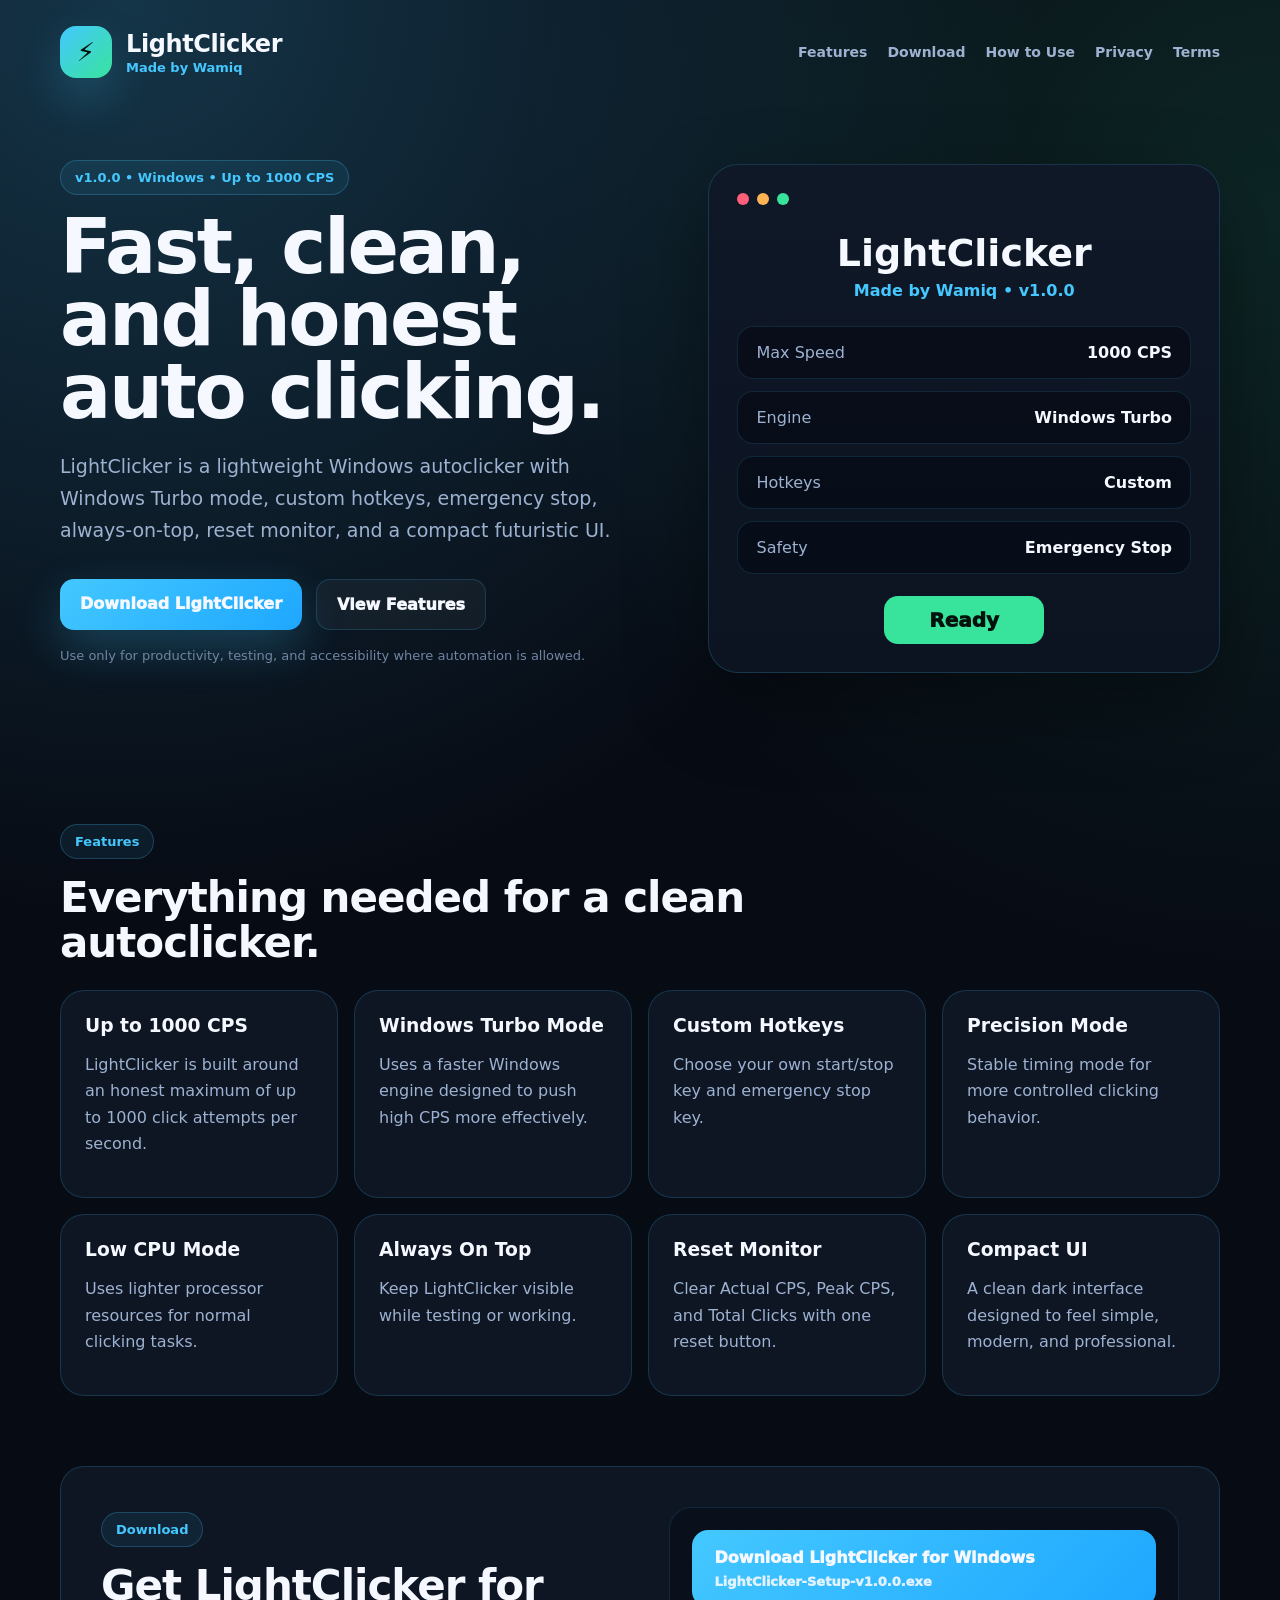
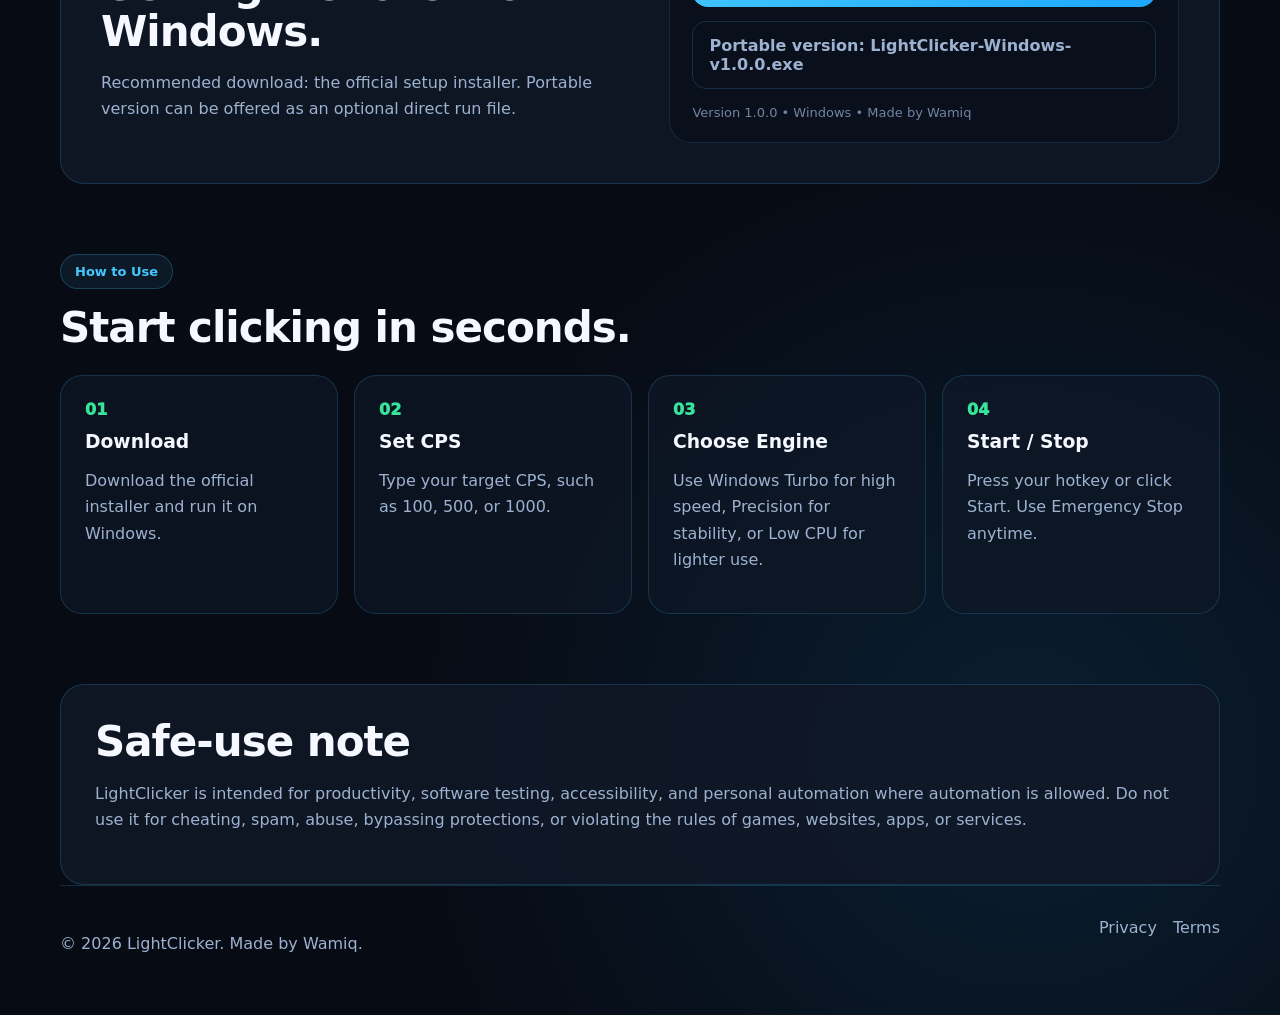
==== index.html @ beee51b9 "Update index.html" ====
<!DOCTYPE html>
<html lang="en">
<head>
  <meta name="google-site-verification" content="8GI3gy0aZtM8UiBPKU5fvkWzkp7snbPicULzhNzC8eU" />
  <meta charset="UTF-8" />
  <meta name="viewport" content="width=device-width, initial-scale=1.0" />
  <title>LightClicker - Made by Wamiq</title>
  <meta name="description" content="LightClicker is a clean Windows autoclicker made by Wamiq with up to 1000 CPS, custom hotkeys, emergency stop, and Windows Turbo mode." />
  <link rel="stylesheet" href="style.css" />
</head>
<body>
  <header class="nav">
    <a class="brand" href="index.html">
      <div class="logo">⚡</div>
      <div>
        <h1>LightClicker</h1>
        <p>Made by Wamiq</p>
      </div>
    </a>

    <nav>
      <a href="#features">Features</a>
      <a href="#download">Download</a>
      <a href="#how">How to Use</a>
      <a href="privacy.html">Privacy</a>
      <a href="terms.html">Terms</a>
    </nav>
  </header>

  <main>
    <section class="hero">
      <div class="hero-copy">
        <p class="tag">v1.0.0 • Windows • Up to 1000 CPS</p>
        <h2>Fast, clean, and honest auto clicking.</h2>
        <p class="sub">
          LightClicker is a lightweight Windows autoclicker with Windows Turbo mode,
          custom hotkeys, emergency stop, always-on-top, reset monitor, and a compact futuristic UI.
        </p>

        <div class="actions">
          <a class="btn primary" href="#download">Download LightClicker</a>
          <a class="btn secondary" href="#features">View Features</a>
        </div>

        <p class="fine">
          Use only for productivity, testing, and accessibility where automation is allowed.
        </p>
      </div>

      <div class="preview">
        <div class="bar"><span></span><span></span><span></span></div>
        <h3>LightClicker</h3>
        <p class="made">Made by Wamiq • v1.0.0</p>

        <div class="metric">
          <span>Max Speed</span>
          <strong>1000 CPS</strong>
        </div>
        <div class="metric">
          <span>Engine</span>
          <strong>Windows Turbo</strong>
        </div>
        <div class="metric">
          <span>Hotkeys</span>
          <strong>Custom</strong>
        </div>
        <div class="metric">
          <span>Safety</span>
          <strong>Emergency Stop</strong>
        </div>

        <div class="status">Ready</div>
      </div>
    </section>

    <section id="features" class="section">
      <div class="section-head">
        <p class="eyebrow">Features</p>
        <h2>Everything needed for a clean autoclicker.</h2>
      </div>

      <div class="grid">
        <article>
          <h3>Up to 1000 CPS</h3>
          <p>LightClicker is built around an honest maximum of up to 1000 click attempts per second.</p>
        </article>

        <article>
          <h3>Windows Turbo Mode</h3>
          <p>Uses a faster Windows engine designed to push high CPS more effectively.</p>
        </article>

        <article>
          <h3>Custom Hotkeys</h3>
          <p>Choose your own start/stop key and emergency stop key.</p>
        </article>

        <article>
          <h3>Precision Mode</h3>
          <p>Stable timing mode for more controlled clicking behavior.</p>
        </article>

        <article>
          <h3>Low CPU Mode</h3>
          <p>Uses lighter processor resources for normal clicking tasks.</p>
        </article>

        <article>
          <h3>Always On Top</h3>
          <p>Keep LightClicker visible while testing or working.</p>
        </article>

        <article>
          <h3>Reset Monitor</h3>
          <p>Clear Actual CPS, Peak CPS, and Total Clicks with one reset button.</p>
        </article>

        <article>
          <h3>Compact UI</h3>
          <p>A clean dark interface designed to feel simple, modern, and professional.</p>
        </article>
      </div>
    </section>

    <section id="download" class="section download-card">
      <div>
        <p class="eyebrow">Download</p>
        <h2>Get LightClicker for Windows.</h2>
        <p class="download-text">
          Recommended download: the official setup installer. Portable version can be offered as an optional direct run file.
        </p>
      </div>

      <div class="download-box">
        <a class="download-btn" href="https://github.com/DevWamiq/LightClicker/releases/download/v1.0.0/LightClicker-Setup-v1.0.0.exe">
          Download LightClicker for Windows
          <span>LightClicker-Setup-v1.0.0.exe</span>
        </a>

        <a class="portable" href="https://github.com/DevWamiq/LightClicker/releases/download/v1.0.0/LightClicker-Windows-v1.0.0.exe">
          Portable version: LightClicker-Windows-v1.0.0.exe
        </a>

        <p class="version">
          Version 1.0.0 • Windows • Made by Wamiq
        </p>
      </div>
    </section>

    <section id="how" class="section">
      <div class="section-head">
        <p class="eyebrow">How to Use</p>
        <h2>Start clicking in seconds.</h2>
      </div>

      <div class="steps">
        <div>
          <span>01</span>
          <h3>Download</h3>
          <p>Download the official installer and run it on Windows.</p>
        </div>
        <div>
          <span>02</span>
          <h3>Set CPS</h3>
          <p>Type your target CPS, such as 100, 500, or 1000.</p>
        </div>
        <div>
          <span>03</span>
          <h3>Choose Engine</h3>
          <p>Use Windows Turbo for high speed, Precision for stability, or Low CPU for lighter use.</p>
        </div>
        <div>
          <span>04</span>
          <h3>Start / Stop</h3>
          <p>Press your hotkey or click Start. Use Emergency Stop anytime.</p>
        </div>
      </div>
    </section>

    <section class="section safety">
      <h2>Safe-use note</h2>
      <p>
        LightClicker is intended for productivity, software testing, accessibility, and personal automation where automation is allowed.
        Do not use it for cheating, spam, abuse, bypassing protections, or violating the rules of games, websites, apps, or services.
      </p>
    </section>
  </main>

  <footer>
    <p>© 2026 LightClicker. Made by Wamiq.</p>
    <div>
      <a href="privacy.html">Privacy</a>
      <a href="terms.html">Terms</a>
    </div>
  </footer>
</body>
</html>
---- style.css ----
* {
  box-sizing: border-box;
}

:root {
  --bg: #070b14;
  --panel: rgba(16, 24, 39, 0.88);
  --panel-2: #0c1422;
  --text: #f5f8ff;
  --muted: #9db2d1;
  --blue: #44c8ff;
  --blue-2: #1ea7ff;
  --green: #38e49c;
  --orange: #ffb454;
  --border: rgba(68, 200, 255, 0.18);
}

body {
  margin: 0;
  font-family: Inter, ui-sans-serif, system-ui, -apple-system, BlinkMacSystemFont, "Segoe UI", sans-serif;
  color: var(--text);
  background:
    radial-gradient(circle at 10% 0%, rgba(68, 200, 255, 0.22), transparent 32%),
    radial-gradient(circle at 100% 8%, rgba(56, 228, 156, 0.12), transparent 28%),
    radial-gradient(circle at 80% 90%, rgba(30, 167, 255, 0.12), transparent 24%),
    var(--bg);
}

a {
  color: inherit;
  text-decoration: none;
}

.nav {
  width: min(1160px, calc(100% - 40px));
  margin: 0 auto;
  padding: 26px 0;
  display: flex;
  align-items: center;
  justify-content: space-between;
}

.brand {
  display: flex;
  align-items: center;
  gap: 14px;
}

.logo {
  width: 52px;
  height: 52px;
  border-radius: 16px;
  display: grid;
  place-items: center;
  background: linear-gradient(135deg, var(--blue), var(--green));
  color: #04120d;
  font-size: 26px;
  box-shadow: 0 20px 45px rgba(68, 200, 255, 0.22);
}

.brand h1 {
  margin: 0;
  font-size: 24px;
  letter-spacing: -0.4px;
}

.brand p {
  margin: 2px 0 0;
  color: var(--blue);
  font-size: 13px;
  font-weight: 800;
}

.nav nav {
  display: flex;
  gap: 20px;
  color: var(--muted);
  font-weight: 700;
  font-size: 14px;
}

.nav nav a:hover {
  color: var(--text);
}

.hero {
  width: min(1160px, calc(100% - 40px));
  min-height: 650px;
  margin: 0 auto;
  padding: 48px 0 70px;
  display: grid;
  grid-template-columns: 1.08fr 0.92fr;
  gap: 48px;
  align-items: center;
}

.tag,
.eyebrow {
  display: inline-block;
  margin: 0 0 16px;
  color: var(--blue);
  background: rgba(68, 200, 255, 0.08);
  border: 1px solid rgba(68, 200, 255, 0.24);
  border-radius: 999px;
  padding: 9px 14px;
  font-weight: 900;
  font-size: 13px;
}

.hero h2 {
  margin: 0;
  max-width: 720px;
  font-size: clamp(44px, 6vw, 76px);
  line-height: 0.95;
  letter-spacing: -2.4px;
}

.sub {
  margin: 22px 0 0;
  color: var(--muted);
  font-size: 19px;
  line-height: 1.7;
  max-width: 640px;
}

.actions {
  margin-top: 32px;
  display: flex;
  gap: 14px;
  flex-wrap: wrap;
}

.btn {
  display: inline-block;
  padding: 15px 20px;
  border-radius: 14px;
  font-weight: 950;
  transition: transform 0.2s ease, opacity 0.2s ease;
}

.btn:hover,
.download-btn:hover {
  transform: translateY(-2px);
}

.primary {
  background: linear-gradient(135deg, var(--blue), var(--blue-2));
  box-shadow: 0 18px 45px rgba(68, 200, 255, 0.24);
}

.secondary {
  border: 1px solid var(--border);
  background: rgba(255, 255, 255, 0.04);
}

.fine {
  margin-top: 18px;
  color: #7185a3;
  font-size: 13px;
}

.preview {
  background: linear-gradient(180deg, rgba(16, 24, 39, 0.96), rgba(12, 20, 34, 0.98));
  border: 1px solid var(--border);
  border-radius: 30px;
  padding: 28px;
  box-shadow: 0 30px 80px rgba(0, 0, 0, 0.34);
}

.bar {
  display: flex;
  gap: 8px;
  margin-bottom: 26px;
}

.bar span {
  width: 12px;
  height: 12px;
  border-radius: 99px;
  background: #64748b;
}

.bar span:nth-child(1) { background: #ff5f7a; }
.bar span:nth-child(2) { background: #ffb454; }
.bar span:nth-child(3) { background: #38e49c; }

.preview h3 {
  margin: 0;
  text-align: center;
  font-size: 38px;
}

.made {
  margin: 6px 0 26px;
  color: var(--blue);
  text-align: center;
  font-weight: 900;
}

.metric {
  display: flex;
  align-items: center;
  justify-content: space-between;
  background: rgba(7, 11, 20, 0.7);
  border: 1px solid rgba(68, 200, 255, 0.14);
  border-radius: 16px;
  padding: 16px 18px;
  margin-bottom: 12px;
}

.metric span {
  color: var(--muted);
}

.metric strong {
  color: var(--text);
}

.status {
  margin: 22px auto 0;
  width: 160px;
  text-align: center;
  padding: 12px 16px;
  border-radius: 14px;
  background: var(--green);
  color: #04120d;
  font-weight: 950;
  font-size: 20px;
}

.section {
  width: min(1160px, calc(100% - 40px));
  margin: 0 auto;
  padding: 70px 0;
}

.section-head {
  max-width: 760px;
  margin-bottom: 24px;
}

.section h2 {
  margin: 0;
  font-size: 42px;
  line-height: 1.08;
  letter-spacing: -1px;
}

.grid {
  display: grid;
  grid-template-columns: repeat(4, 1fr);
  gap: 16px;
}

.grid article,
.download-card,
.safety {
  background: var(--panel);
  border: 1px solid var(--border);
  border-radius: 24px;
  backdrop-filter: blur(10px);
}

.grid article {
  padding: 24px;
}

.grid article h3 {
  margin: 0 0 10px;
}

.grid article p,
.download-text,
.safety p,
.steps p {
  color: var(--muted);
  line-height: 1.65;
}

.download-card {
  padding: 40px;
  display: grid;
  grid-template-columns: 1fr 0.95fr;
  gap: 32px;
  align-items: center;
}

.download-box {
  background: rgba(7, 11, 20, 0.55);
  border: 1px solid rgba(68, 200, 255, 0.14);
  border-radius: 22px;
  padding: 22px;
}

.download-btn {
  display: block;
  padding: 18px 22px;
  border-radius: 16px;
  background: linear-gradient(135deg, var(--blue), var(--blue-2));
  font-weight: 950;
  transition: transform 0.2s ease;
}

.download-btn span {
  display: block;
  margin-top: 7px;
  font-size: 13px;
  opacity: 0.9;
}

.portable {
  display: block;
  margin-top: 14px;
  padding: 14px 16px;
  border-radius: 14px;
  border: 1px solid var(--border);
  color: var(--muted);
  font-weight: 800;
}

.version {
  margin: 16px 0 0;
  color: #7185a3;
  font-size: 13px;
}

.steps {
  display: grid;
  grid-template-columns: repeat(4, 1fr);
  gap: 16px;
}

.steps div {
  padding: 24px;
  background: rgba(16, 24, 39, 0.68);
  border: 1px solid var(--border);
  border-radius: 22px;
}

.steps span {
  color: var(--green);
  font-weight: 950;
}

.steps h3 {
  margin: 12px 0 8px;
}

.safety {
  padding: 34px;
}

footer {
  width: min(1160px, calc(100% - 40px));
  margin: 0 auto;
  padding: 32px 0 46px;
  border-top: 1px solid var(--border);
  color: var(--muted);
  display: flex;
  justify-content: space-between;
  gap: 16px;
}

footer div {
  display: flex;
  gap: 16px;
}

footer a:hover {
  color: var(--text);
}

.page {
  width: min(900px, calc(100% - 40px));
  margin: 0 auto;
  padding: 50px 0 80px;
}

.page-card {
  background: var(--panel);
  border: 1px solid var(--border);
  border-radius: 26px;
  padding: 34px;
}

.page-card h2 {
  margin-top: 0;
  font-size: 42px;
}

.page-card p,
.page-card li {
  color: var(--muted);
  line-height: 1.75;
}

@media (max-width: 960px) {
  .hero,
  .download-card,
  .grid,
  .steps {
    grid-template-columns: 1fr;
  }

  .nav,
  footer {
    flex-direction: column;
    align-items: flex-start;
  }

  .nav nav {
    flex-wrap: wrap;
  }
}
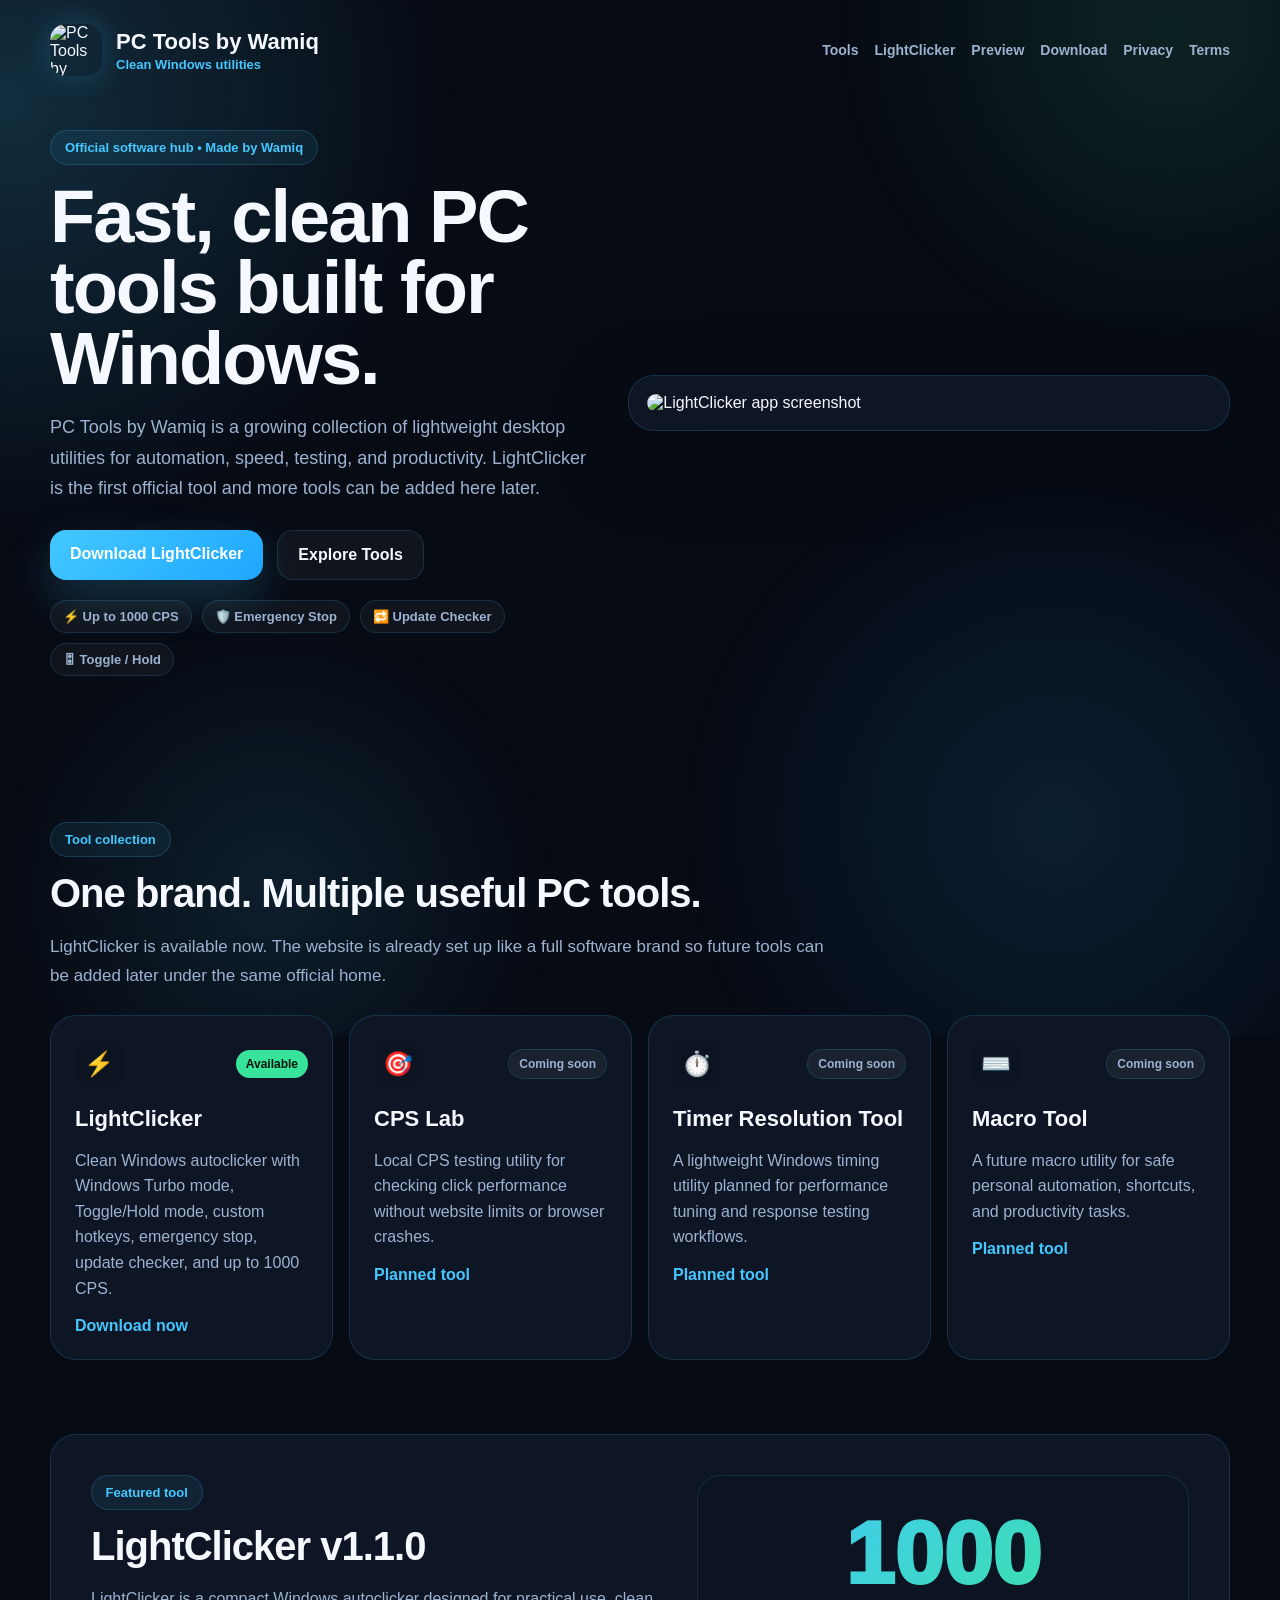
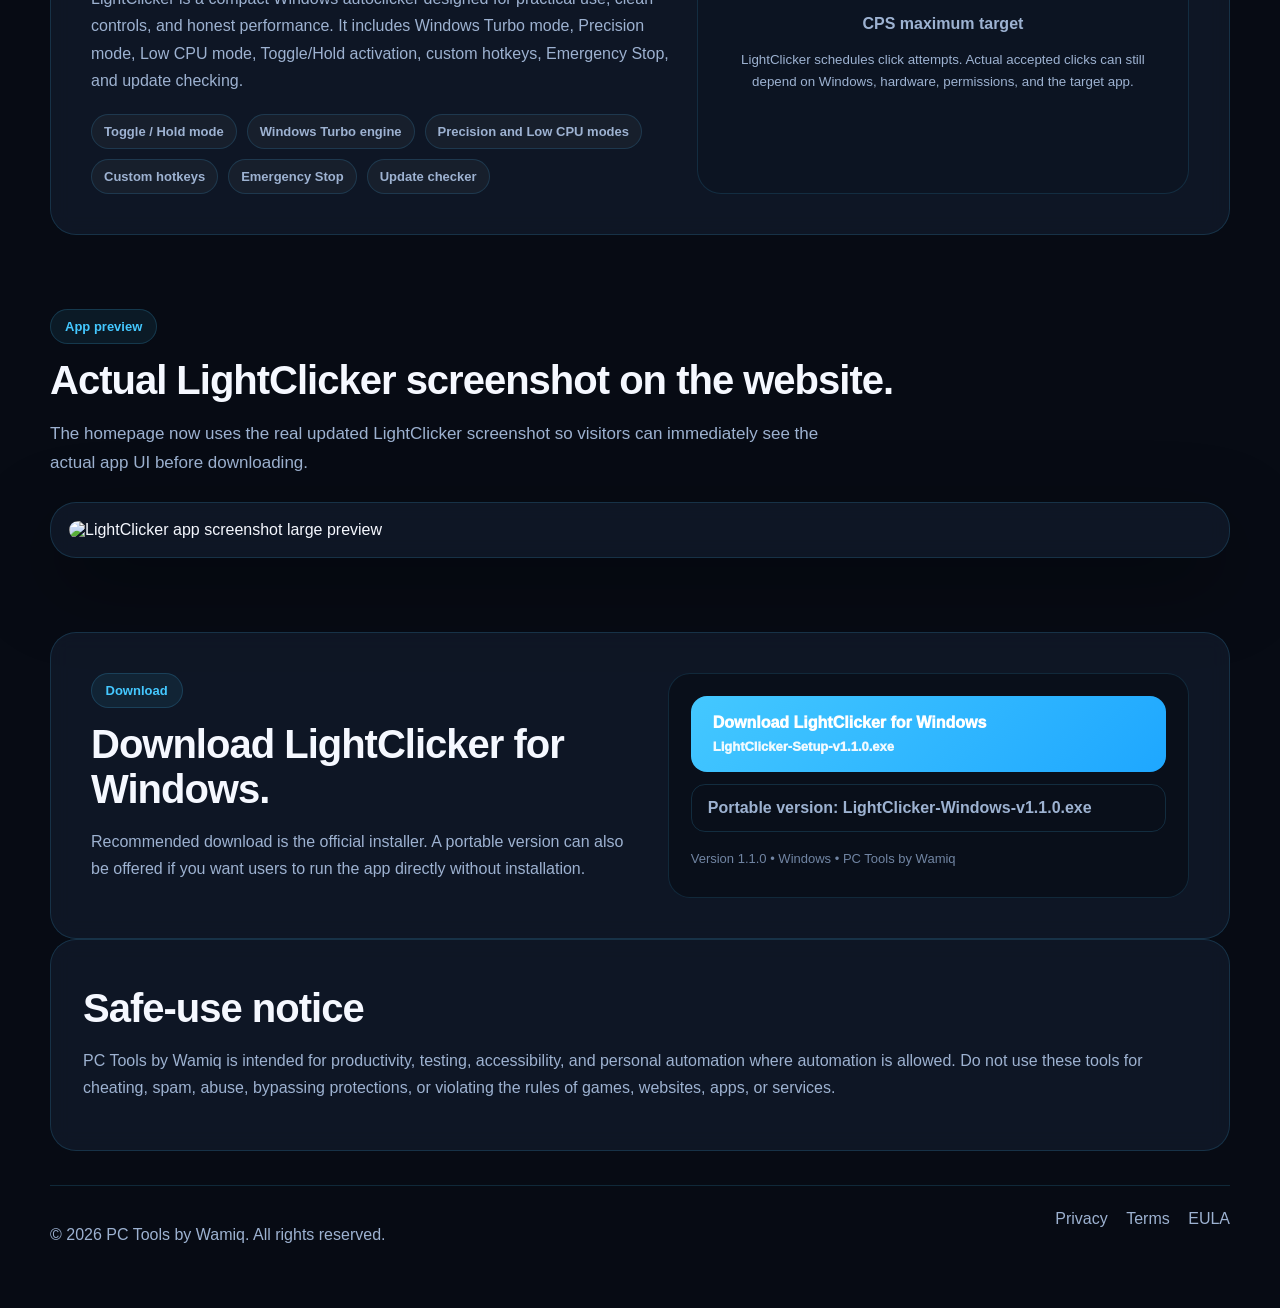
==== commit 90063ae9: "Add files via upload" ====
--- a/index.html
+++ b/index.html
@@ -1,197 +1,147 @@
 <!DOCTYPE html>
 <html lang="en">
 <head>
+  <meta charset="UTF-8" />
   <meta name="google-site-verification" content="8GI3gy0aZtM8UiBPKU5fvkWzkp7snbPicULzhNzC8eU" />
-  <meta charset="UTF-8" />
   <meta name="viewport" content="width=device-width, initial-scale=1.0" />
-  <title>LightClicker - Made by Wamiq</title>
-  <meta name="description" content="LightClicker is a clean Windows autoclicker made by Wamiq with up to 1000 CPS, custom hotkeys, emergency stop, and Windows Turbo mode." />
+  <title>PC Tools by Wamiq</title>
+  <meta name="description" content="PC Tools by Wamiq is a growing collection of clean Windows utilities for automation, speed, testing, and productivity. LightClicker is the first featured tool." />
   <link rel="stylesheet" href="style.css" />
 </head>
 <body>
-  <header class="nav">
-    <a class="brand" href="index.html">
-      <div class="logo">⚡</div>
+  <div class="wrap">
+    <header class="nav">
+      <a class="brand" href="index.html">
+        <img src="assets/lightclicker-logo.svg" alt="PC Tools by Wamiq logo" />
+        <div>
+          <h1>PC Tools by Wamiq</h1>
+          <p>Clean Windows utilities</p>
+        </div>
+      </a>
+      <nav class="navlinks">
+        <a href="#tools">Tools</a>
+        <a href="#lightclicker">LightClicker</a>
+        <a href="#preview">Preview</a>
+        <a href="#download">Download</a>
+        <a href="privacy.html">Privacy</a>
+        <a href="terms.html">Terms</a>
+      </nav>
+    </header>
+
+    <section class="hero">
       <div>
-        <h1>LightClicker</h1>
-        <p>Made by Wamiq</p>
-      </div>
-    </a>
-
-    <nav>
-      <a href="#features">Features</a>
-      <a href="#download">Download</a>
-      <a href="#how">How to Use</a>
-      <a href="privacy.html">Privacy</a>
-      <a href="terms.html">Terms</a>
-    </nav>
-  </header>
-
-  <main>
-    <section class="hero">
-      <div class="hero-copy">
-        <p class="tag">v1.0.0 • Windows • Up to 1000 CPS</p>
-        <h2>Fast, clean, and honest auto clicking.</h2>
-        <p class="sub">
-          LightClicker is a lightweight Windows autoclicker with Windows Turbo mode,
-          custom hotkeys, emergency stop, always-on-top, reset monitor, and a compact futuristic UI.
-        </p>
-
+        <span class="badge">Official software hub • Made by Wamiq</span>
+        <h2>Fast, clean PC tools built for Windows.</h2>
+        <p class="sub">PC Tools by Wamiq is a growing collection of lightweight desktop utilities for automation, speed, testing, and productivity. LightClicker is the first official tool and more tools can be added here later.</p>
         <div class="actions">
           <a class="btn primary" href="#download">Download LightClicker</a>
-          <a class="btn secondary" href="#features">View Features</a>
+          <a class="btn secondary" href="#tools">Explore Tools</a>
         </div>
-
-        <p class="fine">
-          Use only for productivity, testing, and accessibility where automation is allowed.
-        </p>
+        <div class="tags">
+          <span>⚡ Up to 1000 CPS</span>
+          <span>🛡️ Emergency Stop</span>
+          <span>🔁 Update Checker</span>
+          <span>🎛 Toggle / Hold</span>
+        </div>
       </div>
-
-      <div class="preview">
-        <div class="bar"><span></span><span></span><span></span></div>
-        <h3>LightClicker</h3>
-        <p class="made">Made by Wamiq • v1.0.0</p>
-
-        <div class="metric">
-          <span>Max Speed</span>
-          <strong>1000 CPS</strong>
-        </div>
-        <div class="metric">
-          <span>Engine</span>
-          <strong>Windows Turbo</strong>
-        </div>
-        <div class="metric">
-          <span>Hotkeys</span>
-          <strong>Custom</strong>
-        </div>
-        <div class="metric">
-          <span>Safety</span>
-          <strong>Emergency Stop</strong>
-        </div>
-
-        <div class="status">Ready</div>
+      <div class="card screenshot-shell">
+        <img src="assets/lightclicker-screenshot-final.png" alt="LightClicker app screenshot" />
       </div>
     </section>
 
-    <section id="features" class="section">
-      <div class="section-head">
-        <p class="eyebrow">Features</p>
-        <h2>Everything needed for a clean autoclicker.</h2>
-      </div>
-
-      <div class="grid">
-        <article>
-          <h3>Up to 1000 CPS</h3>
-          <p>LightClicker is built around an honest maximum of up to 1000 click attempts per second.</p>
+    <section id="tools" class="section">
+      <span class="eyebrow">Tool collection</span>
+      <h2>One brand. Multiple useful PC tools.</h2>
+      <p class="lead">LightClicker is available now. The website is already set up like a full software brand so future tools can be added later under the same official home.</p>
+      <div class="tools">
+        <article class="tool panel">
+          <div class="top"><span class="icon">⚡</span><span class="status live">Available</span></div>
+          <h3>LightClicker</h3>
+          <p>Clean Windows autoclicker with Windows Turbo mode, Toggle/Hold mode, custom hotkeys, emergency stop, update checker, and up to 1000 CPS.</p>
+          <a href="#download">Download now</a>
         </article>
-
-        <article>
-          <h3>Windows Turbo Mode</h3>
-          <p>Uses a faster Windows engine designed to push high CPS more effectively.</p>
+        <article class="tool panel">
+          <div class="top"><span class="icon">🎯</span><span class="status soon">Coming soon</span></div>
+          <h3>CPS Lab</h3>
+          <p>Local CPS testing utility for checking click performance without website limits or browser crashes.</p>
+          <a href="#tools">Planned tool</a>
         </article>
-
-        <article>
-          <h3>Custom Hotkeys</h3>
-          <p>Choose your own start/stop key and emergency stop key.</p>
+        <article class="tool panel">
+          <div class="top"><span class="icon">⏱️</span><span class="status soon">Coming soon</span></div>
+          <h3>Timer Resolution Tool</h3>
+          <p>A lightweight Windows timing utility planned for performance tuning and response testing workflows.</p>
+          <a href="#tools">Planned tool</a>
         </article>
-
-        <article>
-          <h3>Precision Mode</h3>
-          <p>Stable timing mode for more controlled clicking behavior.</p>
-        </article>
-
-        <article>
-          <h3>Low CPU Mode</h3>
-          <p>Uses lighter processor resources for normal clicking tasks.</p>
-        </article>
-
-        <article>
-          <h3>Always On Top</h3>
-          <p>Keep LightClicker visible while testing or working.</p>
-        </article>
-
-        <article>
-          <h3>Reset Monitor</h3>
-          <p>Clear Actual CPS, Peak CPS, and Total Clicks with one reset button.</p>
-        </article>
-
-        <article>
-          <h3>Compact UI</h3>
-          <p>A clean dark interface designed to feel simple, modern, and professional.</p>
+        <article class="tool panel">
+          <div class="top"><span class="icon">⌨️</span><span class="status soon">Coming soon</span></div>
+          <h3>Macro Tool</h3>
+          <p>A future macro utility for safe personal automation, shortcuts, and productivity tasks.</p>
+          <a href="#tools">Planned tool</a>
         </article>
       </div>
     </section>
 
-    <section id="download" class="section download-card">
+    <section id="lightclicker" class="section card feature">
       <div>
-        <p class="eyebrow">Download</p>
-        <h2>Get LightClicker for Windows.</h2>
-        <p class="download-text">
-          Recommended download: the official setup installer. Portable version can be offered as an optional direct run file.
-        </p>
+        <span class="eyebrow">Featured tool</span>
+        <h2>LightClicker v1.1.0</h2>
+        <p>LightClicker is a compact Windows autoclicker designed for practical use, clean controls, and honest performance. It includes Windows Turbo mode, Precision mode, Low CPU mode, Toggle/Hold activation, custom hotkeys, Emergency Stop, and update checking.</p>
+        <div class="pills">
+          <span>Toggle / Hold mode</span>
+          <span>Windows Turbo engine</span>
+          <span>Precision and Low CPU modes</span>
+          <span>Custom hotkeys</span>
+          <span>Emergency Stop</span>
+          <span>Update checker</span>
+        </div>
       </div>
-
-      <div class="download-box">
-        <a class="download-btn" href="https://github.com/DevWamiq/LightClicker/releases/download/v1.0.0/LightClicker-Setup-v1.0.0.exe">
-          Download LightClicker for Windows
-          <span>LightClicker-Setup-v1.0.0.exe</span>
-        </a>
-
-        <a class="portable" href="https://github.com/DevWamiq/LightClicker/releases/download/v1.0.0/LightClicker-Windows-v1.0.0.exe">
-          Portable version: LightClicker-Windows-v1.0.0.exe
-        </a>
-
-        <p class="version">
-          Version 1.0.0 • Windows • Made by Wamiq
-        </p>
+      <div class="metricbox">
+        <div class="big">1000</div>
+        <p>CPS maximum target</p>
+        <small>LightClicker schedules click attempts. Actual accepted clicks can still depend on Windows, hardware, permissions, and the target app.</small>
       </div>
     </section>
 
-    <section id="how" class="section">
-      <div class="section-head">
-        <p class="eyebrow">How to Use</p>
-        <h2>Start clicking in seconds.</h2>
-      </div>
-
-      <div class="steps">
-        <div>
-          <span>01</span>
-          <h3>Download</h3>
-          <p>Download the official installer and run it on Windows.</p>
-        </div>
-        <div>
-          <span>02</span>
-          <h3>Set CPS</h3>
-          <p>Type your target CPS, such as 100, 500, or 1000.</p>
-        </div>
-        <div>
-          <span>03</span>
-          <h3>Choose Engine</h3>
-          <p>Use Windows Turbo for high speed, Precision for stability, or Low CPU for lighter use.</p>
-        </div>
-        <div>
-          <span>04</span>
-          <h3>Start / Stop</h3>
-          <p>Press your hotkey or click Start. Use Emergency Stop anytime.</p>
-        </div>
+    <section id="preview" class="section">
+      <span class="eyebrow">App preview</span>
+      <h2>Actual LightClicker screenshot on the website.</h2>
+      <p class="lead">The homepage now uses the real updated LightClicker screenshot so visitors can immediately see the actual app UI before downloading.</p>
+      <div class="card screenshot-shell" style="margin-top:24px;">
+        <img src="assets/lightclicker-screenshot-final.png" alt="LightClicker app screenshot large preview" />
       </div>
     </section>
 
-    <section class="section safety">
-      <h2>Safe-use note</h2>
-      <p>
-        LightClicker is intended for productivity, software testing, accessibility, and personal automation where automation is allowed.
-        Do not use it for cheating, spam, abuse, bypassing protections, or violating the rules of games, websites, apps, or services.
-      </p>
+    <section id="download" class="section card download">
+      <div>
+        <span class="eyebrow">Download</span>
+        <h2>Download LightClicker for Windows.</h2>
+        <p>Recommended download is the official installer. A portable version can also be offered if you want users to run the app directly without installation.</p>
+      </div>
+      <div class="downloadbox">
+        <a class="main" href="https://github.com/DevWamiq/LightClicker/releases/download/v1.1.0/LightClicker-Setup-v1.1.0.exe">
+          Download LightClicker for Windows
+          <span>LightClicker-Setup-v1.1.0.exe</span>
+        </a>
+        <a class="alt" href="https://github.com/DevWamiq/LightClicker/releases/download/v1.1.0/LightClicker-Windows-v1.1.0.exe">Portable version: LightClicker-Windows-v1.1.0.exe</a>
+        <p style="font-size:13px; color:#7185a3; margin:16px 0 0;">Version 1.1.0 • Windows • PC Tools by Wamiq</p>
+      </div>
     </section>
-  </main>
 
-  <footer>
-    <p>© 2026 LightClicker. Made by Wamiq.</p>
-    <div>
-      <a href="privacy.html">Privacy</a>
-      <a href="terms.html">Terms</a>
-    </div>
-  </footer>
+    <section class="section card notice">
+      <h2>Safe-use notice</h2>
+      <p>PC Tools by Wamiq is intended for productivity, testing, accessibility, and personal automation where automation is allowed. Do not use these tools for cheating, spam, abuse, bypassing protections, or violating the rules of games, websites, apps, or services.</p>
+    </section>
+
+    <footer>
+      <div class="footer">
+        <p>© 2026 PC Tools by Wamiq. All rights reserved.</p>
+        <div>
+          <a href="privacy.html">Privacy</a>
+          <a href="terms.html">Terms</a>
+          <a href="eula.html">EULA</a>
+        </div>
+      </div>
+    </footer>
+  </div>
 </body>
 </html>
--- a/style.css
+++ b/style.css
@@ -1,414 +1,122 @@
-* {
-  box-sizing: border-box;
-}
-
+* { box-sizing: border-box; }
 :root {
   --bg: #070b14;
-  --panel: rgba(16, 24, 39, 0.88);
+  --panel: rgba(16,24,39,0.9);
   --panel-2: #0c1422;
   --text: #f5f8ff;
   --muted: #9db2d1;
   --blue: #44c8ff;
-  --blue-2: #1ea7ff;
+  --blue2: #1ea7ff;
   --green: #38e49c;
   --orange: #ffb454;
-  --border: rgba(68, 200, 255, 0.18);
+  --border: rgba(68,200,255,.16);
 }
-
+html { scroll-behavior: smooth; }
 body {
   margin: 0;
-  font-family: Inter, ui-sans-serif, system-ui, -apple-system, BlinkMacSystemFont, "Segoe UI", sans-serif;
   color: var(--text);
+  font-family: Inter, "Segoe UI", Arial, sans-serif;
+  background: var(--bg);
+  overflow-x: hidden;
+}
+body::before, body::after {
+  content: "";
+  position: fixed;
+  inset: -15%;
+  pointer-events: none;
+  z-index: -3;
+}
+body::before {
   background:
-    radial-gradient(circle at 10% 0%, rgba(68, 200, 255, 0.22), transparent 32%),
-    radial-gradient(circle at 100% 8%, rgba(56, 228, 156, 0.12), transparent 28%),
-    radial-gradient(circle at 80% 90%, rgba(30, 167, 255, 0.12), transparent 24%),
-    var(--bg);
+    radial-gradient(circle at 12% 20%, rgba(68,200,255,.18), transparent 26%),
+    radial-gradient(circle at 82% 14%, rgba(56,228,156,.11), transparent 20%),
+    radial-gradient(circle at 75% 82%, rgba(30,167,255,.12), transparent 24%),
+    radial-gradient(circle at 28% 88%, rgba(68,200,255,.10), transparent 18%);
+  animation: drift 18s ease-in-out infinite alternate;
 }
-
-a {
-  color: inherit;
-  text-decoration: none;
+body::after {
+  background:
+    linear-gradient(rgba(255,255,255,.04) 1px, transparent 1px),
+    linear-gradient(90deg, rgba(255,255,255,.04) 1px, transparent 1px);
+  background-size: 52px 52px;
+  opacity: .12;
+  z-index: -2;
 }
-
+@keyframes drift {
+  0% { transform: translate3d(0,0,0) scale(1); }
+  50% { transform: translate3d(2%, -1.5%, 0) scale(1.03); }
+  100% { transform: translate3d(-1.5%, 2%, 0) scale(1.02); }
+}
+.wrap { width: min(1180px, calc(100% - 38px)); margin: 0 auto; }
 .nav {
-  width: min(1160px, calc(100% - 40px));
-  margin: 0 auto;
-  padding: 26px 0;
-  display: flex;
-  align-items: center;
-  justify-content: space-between;
+  display: flex; align-items: center; justify-content: space-between;
+  gap: 18px; padding: 24px 0 10px;
 }
-
-.brand {
-  display: flex;
-  align-items: center;
-  gap: 14px;
+.brand { display:flex; align-items:center; gap:14px; text-decoration:none; color:var(--text); }
+.brand img { width:52px; height:52px; border-radius:16px; box-shadow: 0 0 30px rgba(68,200,255,.22); }
+.brand h1 { margin:0; font-size: 22px; }
+.brand p { margin:2px 0 0; font-size:13px; font-weight:800; color:var(--blue); }
+.navlinks { display:flex; flex-wrap:wrap; gap:16px; }
+.navlinks a { color:var(--muted); text-decoration:none; font-weight:700; font-size:14px; }
+.navlinks a:hover { color:var(--text); }
+.hero {
+  display:grid; grid-template-columns: .95fr 1.05fr; gap:34px; align-items:center;
+  padding: 44px 0 72px;
 }
-
-.logo {
-  width: 52px;
-  height: 52px;
-  border-radius: 16px;
-  display: grid;
-  place-items: center;
-  background: linear-gradient(135deg, var(--blue), var(--green));
-  color: #04120d;
-  font-size: 26px;
-  box-shadow: 0 20px 45px rgba(68, 200, 255, 0.22);
+.badge, .eyebrow {
+  display:inline-block; padding:9px 14px; border-radius:999px; font-size:13px; font-weight:900;
+  color:var(--blue); background:rgba(68,200,255,.08); border:1px solid rgba(68,200,255,.18);
 }
-
-.brand h1 {
-  margin: 0;
-  font-size: 24px;
-  letter-spacing: -0.4px;
+.hero h2 { margin:16px 0 0; font-size: clamp(42px, 6vw, 74px); line-height: .96; letter-spacing: -2px; }
+.hero p.sub { color:var(--muted); font-size:18px; line-height:1.7; max-width: 640px; }
+.actions { display:flex; gap:14px; flex-wrap:wrap; margin-top:26px; }
+.btn { display:inline-flex; padding:15px 20px; border-radius:16px; text-decoration:none; font-weight:900; transition: transform .18s ease; }
+.btn:hover { transform: translateY(-2px); }
+.btn.primary { background: linear-gradient(135deg, var(--blue), var(--blue2)); color:white; box-shadow:0 18px 46px rgba(68,200,255,.22); }
+.btn.secondary { color:var(--text); border:1px solid var(--border); background: rgba(255,255,255,.04); }
+.tags { display:flex; flex-wrap:wrap; gap:10px; margin-top:20px; }
+.tags span { padding:8px 12px; border-radius:999px; background:rgba(255,255,255,.04); border:1px solid var(--border); color:var(--muted); font-size:13px; font-weight:700; }
+.card, .panel { background: var(--panel); border:1px solid var(--border); border-radius: 26px; backdrop-filter: blur(10px); }
+.screenshot-shell { padding:18px; box-shadow:0 26px 80px rgba(0,0,0,.36); }
+.screenshot-shell img { width:100%; display:block; border-radius:18px; }
+.section { padding: 74px 0; }
+.section h2 { margin:14px 0 0; font-size: 40px; letter-spacing:-1px; }
+.section p.lead { color:var(--muted); line-height:1.7; font-size:17px; max-width:780px; }
+.tools { display:grid; grid-template-columns: repeat(4, 1fr); gap:16px; margin-top:24px; }
+.tool { padding:24px; }
+.tool .top { display:flex; justify-content:space-between; align-items:center; }
+.tool .icon { width:48px; height:48px; display:grid; place-items:center; border-radius:15px; background:var(--panel-2); font-size:24px; }
+.tool .status { padding:7px 10px; border-radius:999px; font-size:12px; font-weight:900; }
+.tool .status.live { background:var(--green); color:#04120d; }
+.tool .status.soon { background:rgba(255,255,255,.05); color:var(--muted); border:1px solid var(--border); }
+.tool h3 { margin:18px 0 10px; font-size:22px; }
+.tool p { color:var(--muted); line-height:1.6; }
+.tool a { color:var(--blue); font-weight:900; text-decoration:none; }
+.feature { display:grid; grid-template-columns: 1.08fr .92fr; gap:28px; padding:40px; }
+.feature p { color:var(--muted); line-height:1.7; }
+.pills { display:flex; gap:10px; flex-wrap:wrap; margin-top:20px; }
+.pills span { padding:9px 12px; border-radius:999px; border:1px solid var(--border); background:rgba(255,255,255,.04); color:var(--muted); font-size:13px; font-weight:800; }
+.metricbox { background: var(--panel-2); border:1px solid rgba(68,200,255,.14); border-radius:24px; padding:34px; text-align:center; }
+.metricbox .big { font-size:88px; line-height:1; font-weight:950; background: linear-gradient(135deg, var(--blue), var(--green)); -webkit-background-clip:text; color:transparent; }
+.metricbox p { margin:12px 0; font-weight:900; }
+.metricbox small { color:var(--muted); line-height:1.6; }
+.download { display:grid; grid-template-columns:1fr .95fr; gap:28px; padding:40px; }
+.download p { color:var(--muted); line-height:1.7; }
+.downloadbox { background: rgba(7,11,20,.55); border:1px solid rgba(68,200,255,.14); border-radius:22px; padding:22px; }
+.downloadbox a.main { display:block; text-decoration:none; background: linear-gradient(135deg, var(--blue), var(--blue2)); color:white; padding:18px 22px; border-radius:16px; font-weight:950; }
+.downloadbox a.main span { display:block; margin-top:7px; font-size:13px; opacity:.92; }
+.downloadbox a.alt { display:block; text-decoration:none; margin-top:12px; padding:14px 16px; border-radius:14px; border:1px solid var(--border); color:var(--muted); font-weight:800; }
+.notice { padding:32px; }
+.notice p { color:var(--muted); line-height:1.7; }
+footer { border-top:1px solid var(--border); margin-top:34px; }
+.footer { display:flex; justify-content:space-between; gap:16px; flex-wrap:wrap; color:var(--muted); padding:24px 0 48px; }
+.footer a { color:var(--muted); text-decoration:none; margin-left:14px; }
+.page { width:min(920px, calc(100% - 38px)); margin:0 auto; padding:44px 0 80px; }
+.pagecard { background:var(--panel); border:1px solid var(--border); border-radius:28px; padding:36px; }
+.pagecard h2 { font-size:42px; margin:0 0 10px; }
+.pagecard p, .pagecard li { color:var(--muted); line-height:1.75; }
+.pagecard .callout { margin-top:18px; padding:16px; border-radius:18px; background:rgba(255,180,84,.08); border:1px solid rgba(255,180,84,.22); color:var(--orange); font-weight:800; }
+@media (max-width: 980px) {
+  .hero, .tools, .feature, .download { grid-template-columns: 1fr; }
+  .nav { flex-direction: column; align-items:flex-start; }
 }
-
-.brand p {
-  margin: 2px 0 0;
-  color: var(--blue);
-  font-size: 13px;
-  font-weight: 800;
-}
-
-.nav nav {
-  display: flex;
-  gap: 20px;
-  color: var(--muted);
-  font-weight: 700;
-  font-size: 14px;
-}
-
-.nav nav a:hover {
-  color: var(--text);
-}
-
-.hero {
-  width: min(1160px, calc(100% - 40px));
-  min-height: 650px;
-  margin: 0 auto;
-  padding: 48px 0 70px;
-  display: grid;
-  grid-template-columns: 1.08fr 0.92fr;
-  gap: 48px;
-  align-items: center;
-}
-
-.tag,
-.eyebrow {
-  display: inline-block;
-  margin: 0 0 16px;
-  color: var(--blue);
-  background: rgba(68, 200, 255, 0.08);
-  border: 1px solid rgba(68, 200, 255, 0.24);
-  border-radius: 999px;
-  padding: 9px 14px;
-  font-weight: 900;
-  font-size: 13px;
-}
-
-.hero h2 {
-  margin: 0;
-  max-width: 720px;
-  font-size: clamp(44px, 6vw, 76px);
-  line-height: 0.95;
-  letter-spacing: -2.4px;
-}
-
-.sub {
-  margin: 22px 0 0;
-  color: var(--muted);
-  font-size: 19px;
-  line-height: 1.7;
-  max-width: 640px;
-}
-
-.actions {
-  margin-top: 32px;
-  display: flex;
-  gap: 14px;
-  flex-wrap: wrap;
-}
-
-.btn {
-  display: inline-block;
-  padding: 15px 20px;
-  border-radius: 14px;
-  font-weight: 950;
-  transition: transform 0.2s ease, opacity 0.2s ease;
-}
-
-.btn:hover,
-.download-btn:hover {
-  transform: translateY(-2px);
-}
-
-.primary {
-  background: linear-gradient(135deg, var(--blue), var(--blue-2));
-  box-shadow: 0 18px 45px rgba(68, 200, 255, 0.24);
-}
-
-.secondary {
-  border: 1px solid var(--border);
-  background: rgba(255, 255, 255, 0.04);
-}
-
-.fine {
-  margin-top: 18px;
-  color: #7185a3;
-  font-size: 13px;
-}
-
-.preview {
-  background: linear-gradient(180deg, rgba(16, 24, 39, 0.96), rgba(12, 20, 34, 0.98));
-  border: 1px solid var(--border);
-  border-radius: 30px;
-  padding: 28px;
-  box-shadow: 0 30px 80px rgba(0, 0, 0, 0.34);
-}
-
-.bar {
-  display: flex;
-  gap: 8px;
-  margin-bottom: 26px;
-}
-
-.bar span {
-  width: 12px;
-  height: 12px;
-  border-radius: 99px;
-  background: #64748b;
-}
-
-.bar span:nth-child(1) { background: #ff5f7a; }
-.bar span:nth-child(2) { background: #ffb454; }
-.bar span:nth-child(3) { background: #38e49c; }
-
-.preview h3 {
-  margin: 0;
-  text-align: center;
-  font-size: 38px;
-}
-
-.made {
-  margin: 6px 0 26px;
-  color: var(--blue);
-  text-align: center;
-  font-weight: 900;
-}
-
-.metric {
-  display: flex;
-  align-items: center;
-  justify-content: space-between;
-  background: rgba(7, 11, 20, 0.7);
-  border: 1px solid rgba(68, 200, 255, 0.14);
-  border-radius: 16px;
-  padding: 16px 18px;
-  margin-bottom: 12px;
-}
-
-.metric span {
-  color: var(--muted);
-}
-
-.metric strong {
-  color: var(--text);
-}
-
-.status {
-  margin: 22px auto 0;
-  width: 160px;
-  text-align: center;
-  padding: 12px 16px;
-  border-radius: 14px;
-  background: var(--green);
-  color: #04120d;
-  font-weight: 950;
-  font-size: 20px;
-}
-
-.section {
-  width: min(1160px, calc(100% - 40px));
-  margin: 0 auto;
-  padding: 70px 0;
-}
-
-.section-head {
-  max-width: 760px;
-  margin-bottom: 24px;
-}
-
-.section h2 {
-  margin: 0;
-  font-size: 42px;
-  line-height: 1.08;
-  letter-spacing: -1px;
-}
-
-.grid {
-  display: grid;
-  grid-template-columns: repeat(4, 1fr);
-  gap: 16px;
-}
-
-.grid article,
-.download-card,
-.safety {
-  background: var(--panel);
-  border: 1px solid var(--border);
-  border-radius: 24px;
-  backdrop-filter: blur(10px);
-}
-
-.grid article {
-  padding: 24px;
-}
-
-.grid article h3 {
-  margin: 0 0 10px;
-}
-
-.grid article p,
-.download-text,
-.safety p,
-.steps p {
-  color: var(--muted);
-  line-height: 1.65;
-}
-
-.download-card {
-  padding: 40px;
-  display: grid;
-  grid-template-columns: 1fr 0.95fr;
-  gap: 32px;
-  align-items: center;
-}
-
-.download-box {
-  background: rgba(7, 11, 20, 0.55);
-  border: 1px solid rgba(68, 200, 255, 0.14);
-  border-radius: 22px;
-  padding: 22px;
-}
-
-.download-btn {
-  display: block;
-  padding: 18px 22px;
-  border-radius: 16px;
-  background: linear-gradient(135deg, var(--blue), var(--blue-2));
-  font-weight: 950;
-  transition: transform 0.2s ease;
-}
-
-.download-btn span {
-  display: block;
-  margin-top: 7px;
-  font-size: 13px;
-  opacity: 0.9;
-}
-
-.portable {
-  display: block;
-  margin-top: 14px;
-  padding: 14px 16px;
-  border-radius: 14px;
-  border: 1px solid var(--border);
-  color: var(--muted);
-  font-weight: 800;
-}
-
-.version {
-  margin: 16px 0 0;
-  color: #7185a3;
-  font-size: 13px;
-}
-
-.steps {
-  display: grid;
-  grid-template-columns: repeat(4, 1fr);
-  gap: 16px;
-}
-
-.steps div {
-  padding: 24px;
-  background: rgba(16, 24, 39, 0.68);
-  border: 1px solid var(--border);
-  border-radius: 22px;
-}
-
-.steps span {
-  color: var(--green);
-  font-weight: 950;
-}
-
-.steps h3 {
-  margin: 12px 0 8px;
-}
-
-.safety {
-  padding: 34px;
-}
-
-footer {
-  width: min(1160px, calc(100% - 40px));
-  margin: 0 auto;
-  padding: 32px 0 46px;
-  border-top: 1px solid var(--border);
-  color: var(--muted);
-  display: flex;
-  justify-content: space-between;
-  gap: 16px;
-}
-
-footer div {
-  display: flex;
-  gap: 16px;
-}
-
-footer a:hover {
-  color: var(--text);
-}
-
-.page {
-  width: min(900px, calc(100% - 40px));
-  margin: 0 auto;
-  padding: 50px 0 80px;
-}
-
-.page-card {
-  background: var(--panel);
-  border: 1px solid var(--border);
-  border-radius: 26px;
-  padding: 34px;
-}
-
-.page-card h2 {
-  margin-top: 0;
-  font-size: 42px;
-}
-
-.page-card p,
-.page-card li {
-  color: var(--muted);
-  line-height: 1.75;
-}
-
-@media (max-width: 960px) {
-  .hero,
-  .download-card,
-  .grid,
-  .steps {
-    grid-template-columns: 1fr;
-  }
-
-  .nav,
-  footer {
-    flex-direction: column;
-    align-items: flex-start;
-  }
-
-  .nav nav {
-    flex-wrap: wrap;
-  }
-}
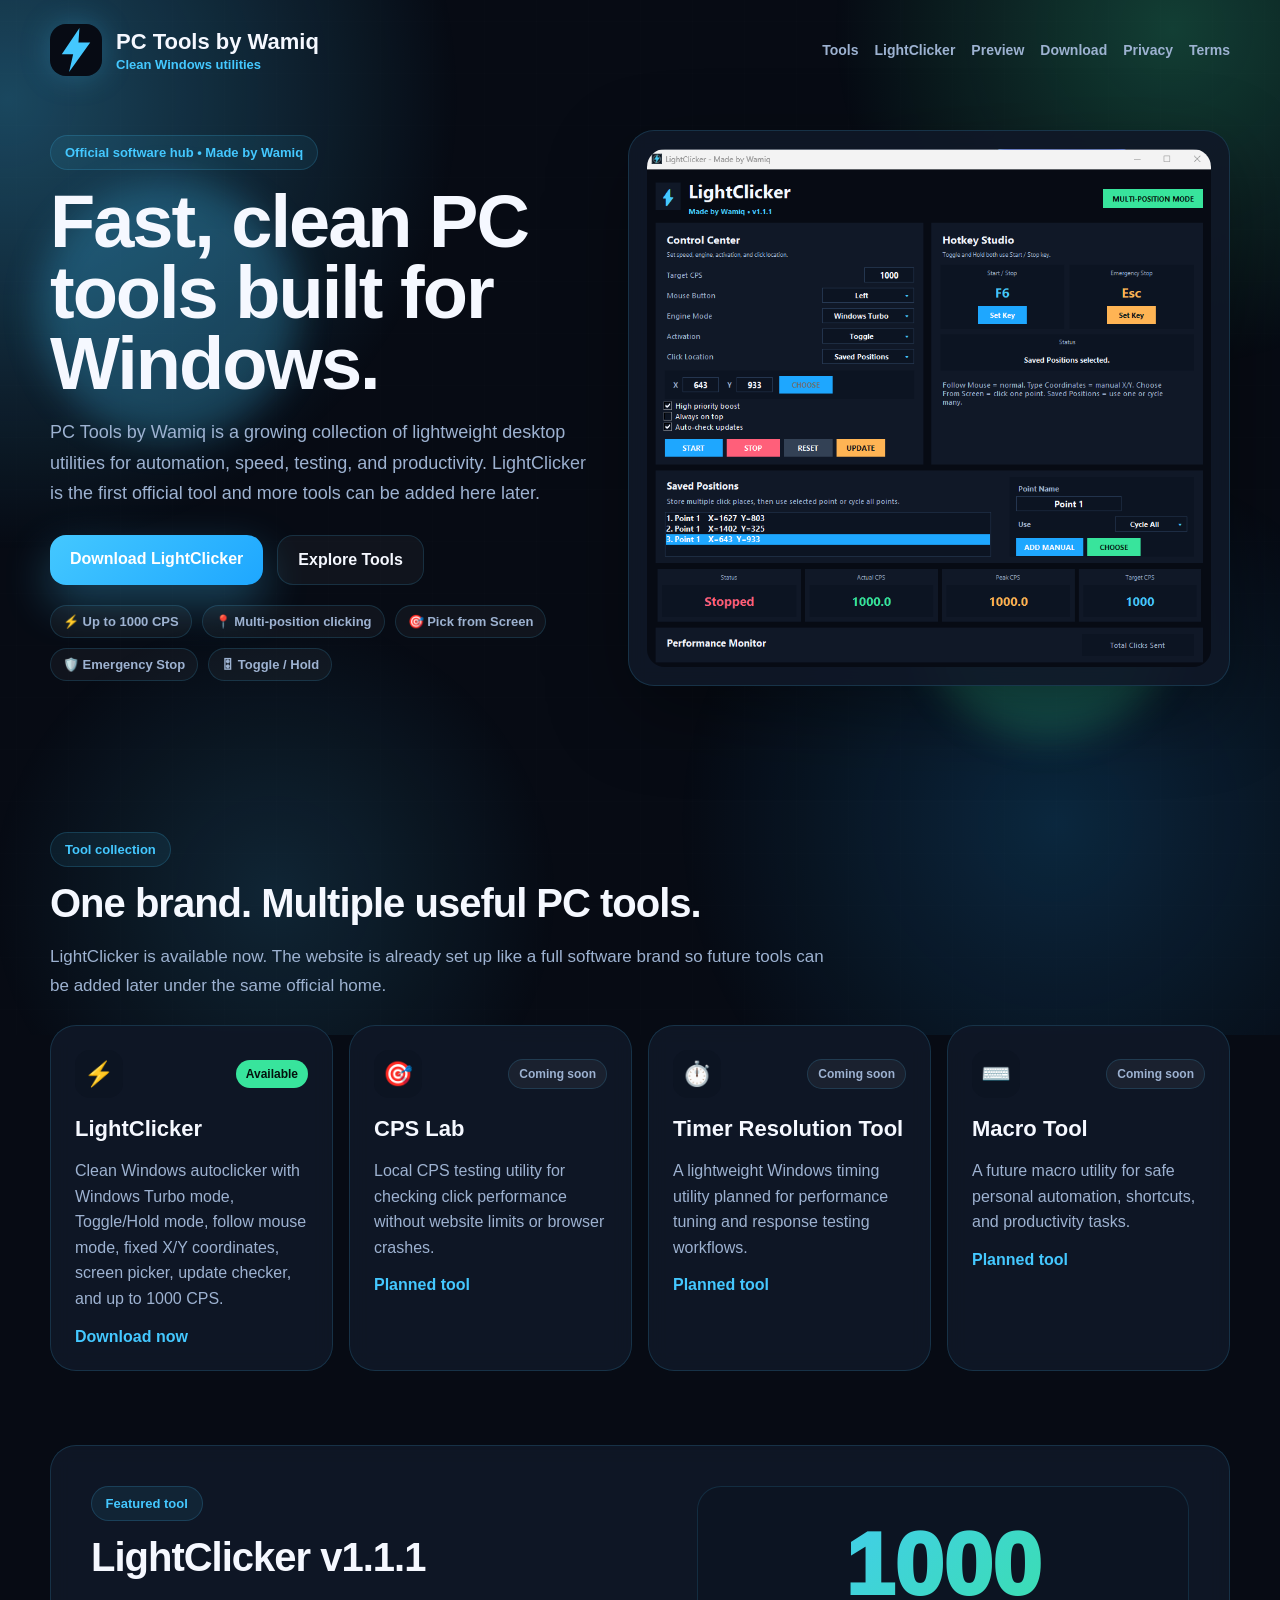
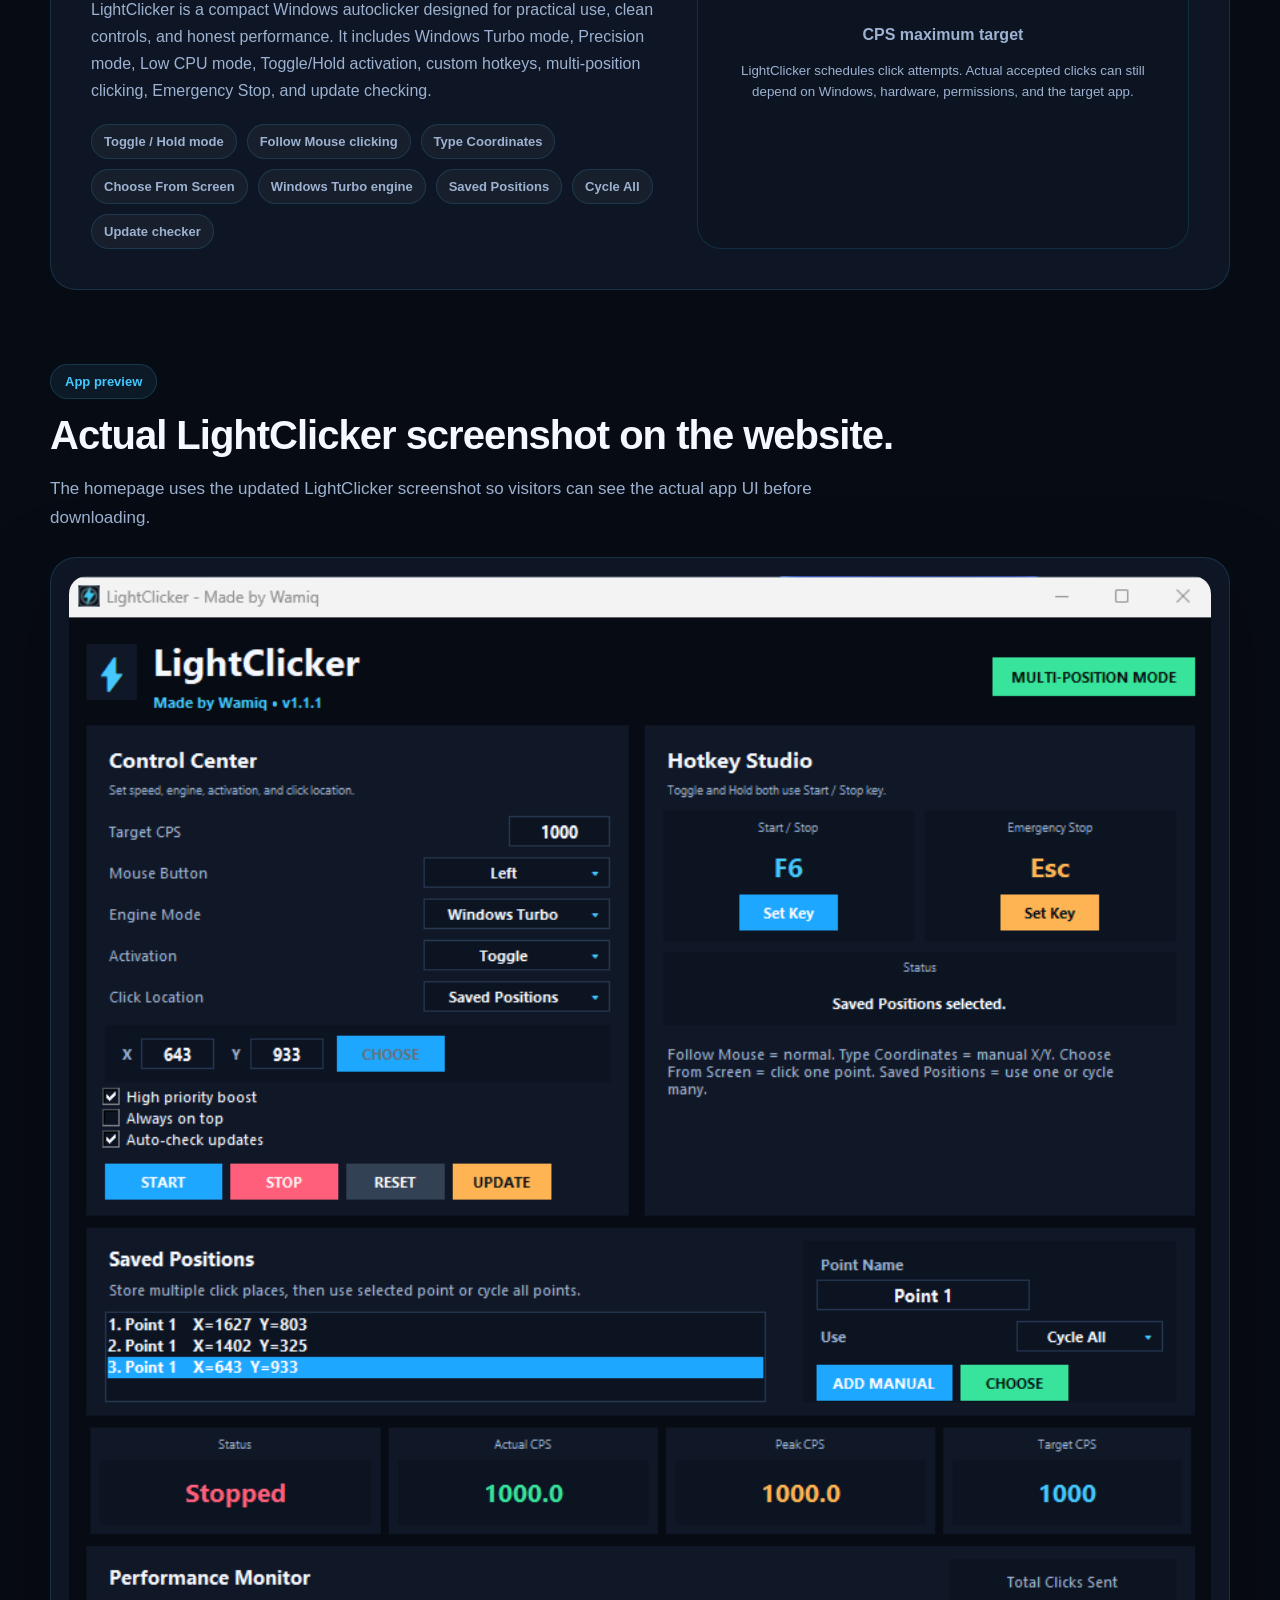
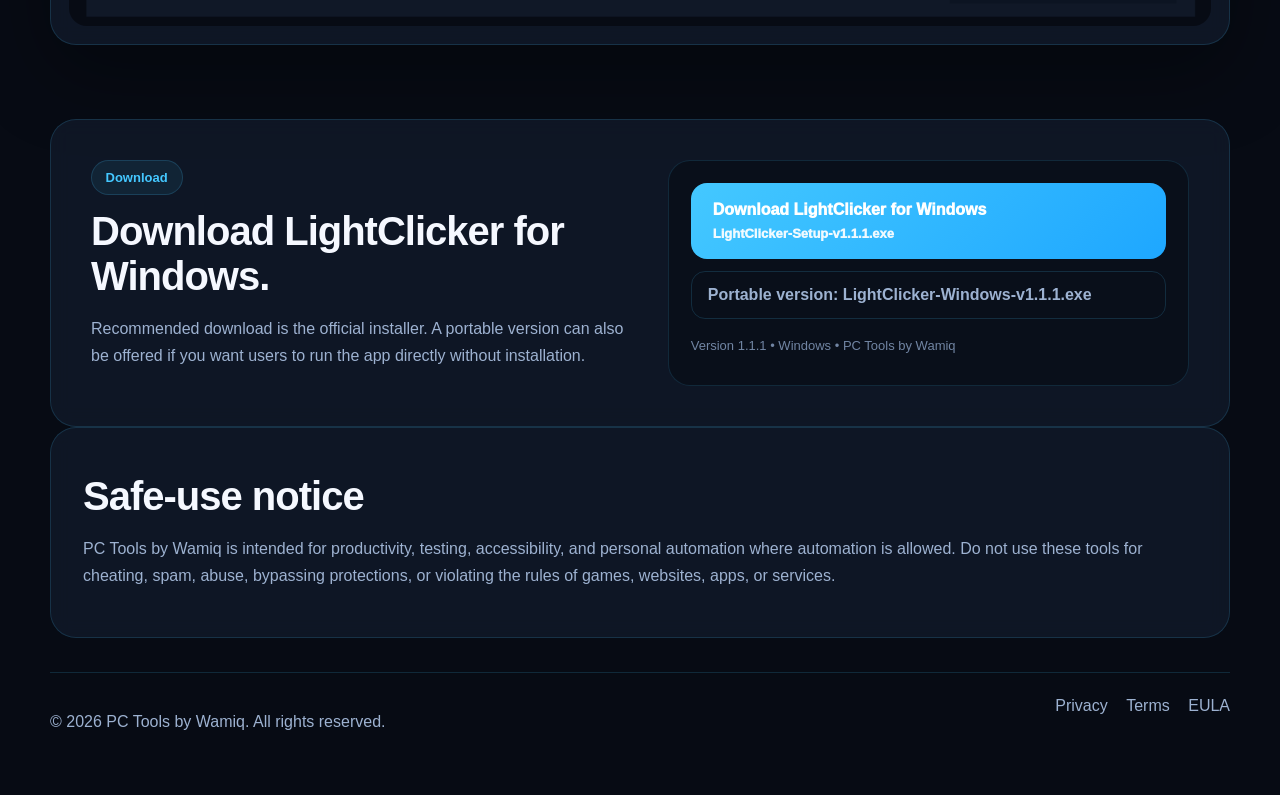
==== commit e194e14c: "Update website for LightClicker v1.1.1" ====
--- a/index.html
+++ b/index.html
@@ -9,6 +9,9 @@
   <link rel="stylesheet" href="style.css" />
 </head>
 <body>
+  <div class="orb one"></div>
+  <div class="orb two"></div>
+
   <div class="wrap">
     <header class="nav">
       <a class="brand" href="index.html">
@@ -39,8 +42,9 @@
         </div>
         <div class="tags">
           <span>⚡ Up to 1000 CPS</span>
+          <span>📍 Multi-position clicking</span>
+          <span>🎯 Pick from Screen</span>
           <span>🛡️ Emergency Stop</span>
-          <span>🔁 Update Checker</span>
           <span>🎛 Toggle / Hold</span>
         </div>
       </div>
@@ -57,7 +61,7 @@
         <article class="tool panel">
           <div class="top"><span class="icon">⚡</span><span class="status live">Available</span></div>
           <h3>LightClicker</h3>
-          <p>Clean Windows autoclicker with Windows Turbo mode, Toggle/Hold mode, custom hotkeys, emergency stop, update checker, and up to 1000 CPS.</p>
+          <p>Clean Windows autoclicker with Windows Turbo mode, Toggle/Hold mode, follow mouse mode, fixed X/Y coordinates, screen picker, update checker, and up to 1000 CPS.</p>
           <a href="#download">Download now</a>
         </article>
         <article class="tool panel">
@@ -84,14 +88,16 @@
     <section id="lightclicker" class="section card feature">
       <div>
         <span class="eyebrow">Featured tool</span>
-        <h2>LightClicker v1.1.0</h2>
-        <p>LightClicker is a compact Windows autoclicker designed for practical use, clean controls, and honest performance. It includes Windows Turbo mode, Precision mode, Low CPU mode, Toggle/Hold activation, custom hotkeys, Emergency Stop, and update checking.</p>
+        <h2>LightClicker v1.1.1</h2>
+        <p>LightClicker is a compact Windows autoclicker designed for practical use, clean controls, and honest performance. It includes Windows Turbo mode, Precision mode, Low CPU mode, Toggle/Hold activation, custom hotkeys, multi-position clicking, Emergency Stop, and update checking.</p>
         <div class="pills">
           <span>Toggle / Hold mode</span>
+          <span>Follow Mouse clicking</span>
+          <span>Type Coordinates</span>
+          <span>Choose From Screen</span>
           <span>Windows Turbo engine</span>
-          <span>Precision and Low CPU modes</span>
-          <span>Custom hotkeys</span>
-          <span>Emergency Stop</span>
+          <span>Saved Positions</span>
+          <span>Cycle All</span>
           <span>Update checker</span>
         </div>
       </div>
@@ -105,7 +111,7 @@
     <section id="preview" class="section">
       <span class="eyebrow">App preview</span>
       <h2>Actual LightClicker screenshot on the website.</h2>
-      <p class="lead">The homepage now uses the real updated LightClicker screenshot so visitors can immediately see the actual app UI before downloading.</p>
+      <p class="lead">The homepage uses the updated LightClicker screenshot so visitors can see the actual app UI before downloading.</p>
       <div class="card screenshot-shell" style="margin-top:24px;">
         <img src="assets/lightclicker-screenshot-final.png" alt="LightClicker app screenshot large preview" />
       </div>
@@ -118,12 +124,12 @@
         <p>Recommended download is the official installer. A portable version can also be offered if you want users to run the app directly without installation.</p>
       </div>
       <div class="downloadbox">
-        <a class="main" href="https://github.com/DevWamiq/LightClicker/releases/download/v1.1.0/LightClicker-Setup-v1.1.0.exe">
+        <a class="main" href="https://github.com/DevWamiq/LightClicker/releases/download/v1.1.1/LightClicker-Setup-v1.1.1.exe">
           Download LightClicker for Windows
-          <span>LightClicker-Setup-v1.1.0.exe</span>
+          <span>LightClicker-Setup-v1.1.1.exe</span>
         </a>
-        <a class="alt" href="https://github.com/DevWamiq/LightClicker/releases/download/v1.1.0/LightClicker-Windows-v1.1.0.exe">Portable version: LightClicker-Windows-v1.1.0.exe</a>
-        <p style="font-size:13px; color:#7185a3; margin:16px 0 0;">Version 1.1.0 • Windows • PC Tools by Wamiq</p>
+        <a class="alt" href="https://github.com/DevWamiq/LightClicker/releases/download/v1.1.1/LightClicker-Windows-v1.1.1.exe">Portable version: LightClicker-Windows-v1.1.1.exe</a>
+        <p style="font-size:13px; color:#7185a3; margin:16px 0 0;">Version 1.1.1 • Windows • PC Tools by Wamiq</p>
       </div>
     </section>
 
--- a/style.css
+++ b/style.css
@@ -28,51 +28,64 @@
 }
 body::before {
   background:
-    radial-gradient(circle at 12% 20%, rgba(68,200,255,.18), transparent 26%),
-    radial-gradient(circle at 82% 14%, rgba(56,228,156,.11), transparent 20%),
-    radial-gradient(circle at 75% 82%, rgba(30,167,255,.12), transparent 24%),
-    radial-gradient(circle at 28% 88%, rgba(68,200,255,.10), transparent 18%);
-  animation: drift 18s ease-in-out infinite alternate;
+    radial-gradient(circle at 12% 20%, rgba(68,200,255,.32), transparent 26%),
+    radial-gradient(circle at 82% 14%, rgba(56,228,156,.24), transparent 20%),
+    radial-gradient(circle at 75% 82%, rgba(30,167,255,.18), transparent 24%),
+    radial-gradient(circle at 28% 88%, rgba(68,200,255,.14), transparent 18%);
+  animation: drift 5.5s ease-in-out infinite alternate;
 }
 body::after {
   background:
-    linear-gradient(rgba(255,255,255,.04) 1px, transparent 1px),
-    linear-gradient(90deg, rgba(255,255,255,.04) 1px, transparent 1px);
+    linear-gradient(rgba(255,255,255,.055) 1px, transparent 1px),
+    linear-gradient(90deg, rgba(255,255,255,.055) 1px, transparent 1px);
   background-size: 52px 52px;
-  opacity: .12;
+  opacity: .16;
   z-index: -2;
+  animation: gridmove 7s linear infinite;
 }
 @keyframes drift {
   0% { transform: translate3d(0,0,0) scale(1); }
-  50% { transform: translate3d(2%, -1.5%, 0) scale(1.03); }
-  100% { transform: translate3d(-1.5%, 2%, 0) scale(1.02); }
+  50% { transform: translate3d(3%, -2%, 0) scale(1.04); }
+  100% { transform: translate3d(-2%, 3%, 0) scale(1.03); }
+}
+@keyframes gridmove {
+  from { background-position: 0 0, 0 0; }
+  to { background-position: 52px 52px, 52px 52px; }
+}
+.orb {
+  position: fixed;
+  width: 260px;
+  height: 260px;
+  border-radius: 999px;
+  pointer-events: none;
+  filter: blur(18px);
+  opacity: .25;
+  z-index: -1;
+  animation: floatorb 4.8s ease-in-out infinite alternate;
+}
+.orb.one { left: 3%; top: 20%; background: #44c8ff; }
+.orb.two { right: 8%; bottom: 18%; background: #38e49c; animation-delay: -4s; }
+@keyframes floatorb {
+  from { transform: translateY(0) translateX(0); }
+  to { transform: translateY(-48px) translateX(28px); }
 }
 .wrap { width: min(1180px, calc(100% - 38px)); margin: 0 auto; }
-.nav {
-  display: flex; align-items: center; justify-content: space-between;
-  gap: 18px; padding: 24px 0 10px;
-}
+.nav { display: flex; align-items: center; justify-content: space-between; gap: 18px; padding: 24px 0 10px; }
 .brand { display:flex; align-items:center; gap:14px; text-decoration:none; color:var(--text); }
-.brand img { width:52px; height:52px; border-radius:16px; box-shadow: 0 0 30px rgba(68,200,255,.22); }
+.brand img { width:52px; height:52px; border-radius:16px; box-shadow: 0 0 30px rgba(68,200,255,.25); }
 .brand h1 { margin:0; font-size: 22px; }
 .brand p { margin:2px 0 0; font-size:13px; font-weight:800; color:var(--blue); }
 .navlinks { display:flex; flex-wrap:wrap; gap:16px; }
 .navlinks a { color:var(--muted); text-decoration:none; font-weight:700; font-size:14px; }
 .navlinks a:hover { color:var(--text); }
-.hero {
-  display:grid; grid-template-columns: .95fr 1.05fr; gap:34px; align-items:center;
-  padding: 44px 0 72px;
-}
-.badge, .eyebrow {
-  display:inline-block; padding:9px 14px; border-radius:999px; font-size:13px; font-weight:900;
-  color:var(--blue); background:rgba(68,200,255,.08); border:1px solid rgba(68,200,255,.18);
-}
+.hero { display:grid; grid-template-columns: .95fr 1.05fr; gap:34px; align-items:center; padding: 44px 0 72px; }
+.badge, .eyebrow { display:inline-block; padding:9px 14px; border-radius:999px; font-size:13px; font-weight:900; color:var(--blue); background:rgba(68,200,255,.08); border:1px solid rgba(68,200,255,.18); }
 .hero h2 { margin:16px 0 0; font-size: clamp(42px, 6vw, 74px); line-height: .96; letter-spacing: -2px; }
 .hero p.sub { color:var(--muted); font-size:18px; line-height:1.7; max-width: 640px; }
 .actions { display:flex; gap:14px; flex-wrap:wrap; margin-top:26px; }
-.btn { display:inline-flex; padding:15px 20px; border-radius:16px; text-decoration:none; font-weight:900; transition: transform .18s ease; }
-.btn:hover { transform: translateY(-2px); }
-.btn.primary { background: linear-gradient(135deg, var(--blue), var(--blue2)); color:white; box-shadow:0 18px 46px rgba(68,200,255,.22); }
+.btn { display:inline-flex; padding:15px 20px; border-radius:16px; text-decoration:none; font-weight:900; transition: transform .18s ease, box-shadow .18s ease; }
+.btn:hover { transform: translateY(-3px); }
+.btn.primary { background: linear-gradient(135deg, var(--blue), var(--blue2)); color:white; box-shadow:0 18px 46px rgba(68,200,255,.32); }
 .btn.secondary { color:var(--text); border:1px solid var(--border); background: rgba(255,255,255,.04); }
 .tags { display:flex; flex-wrap:wrap; gap:10px; margin-top:20px; }
 .tags span { padding:8px 12px; border-radius:999px; background:rgba(255,255,255,.04); border:1px solid var(--border); color:var(--muted); font-size:13px; font-weight:700; }
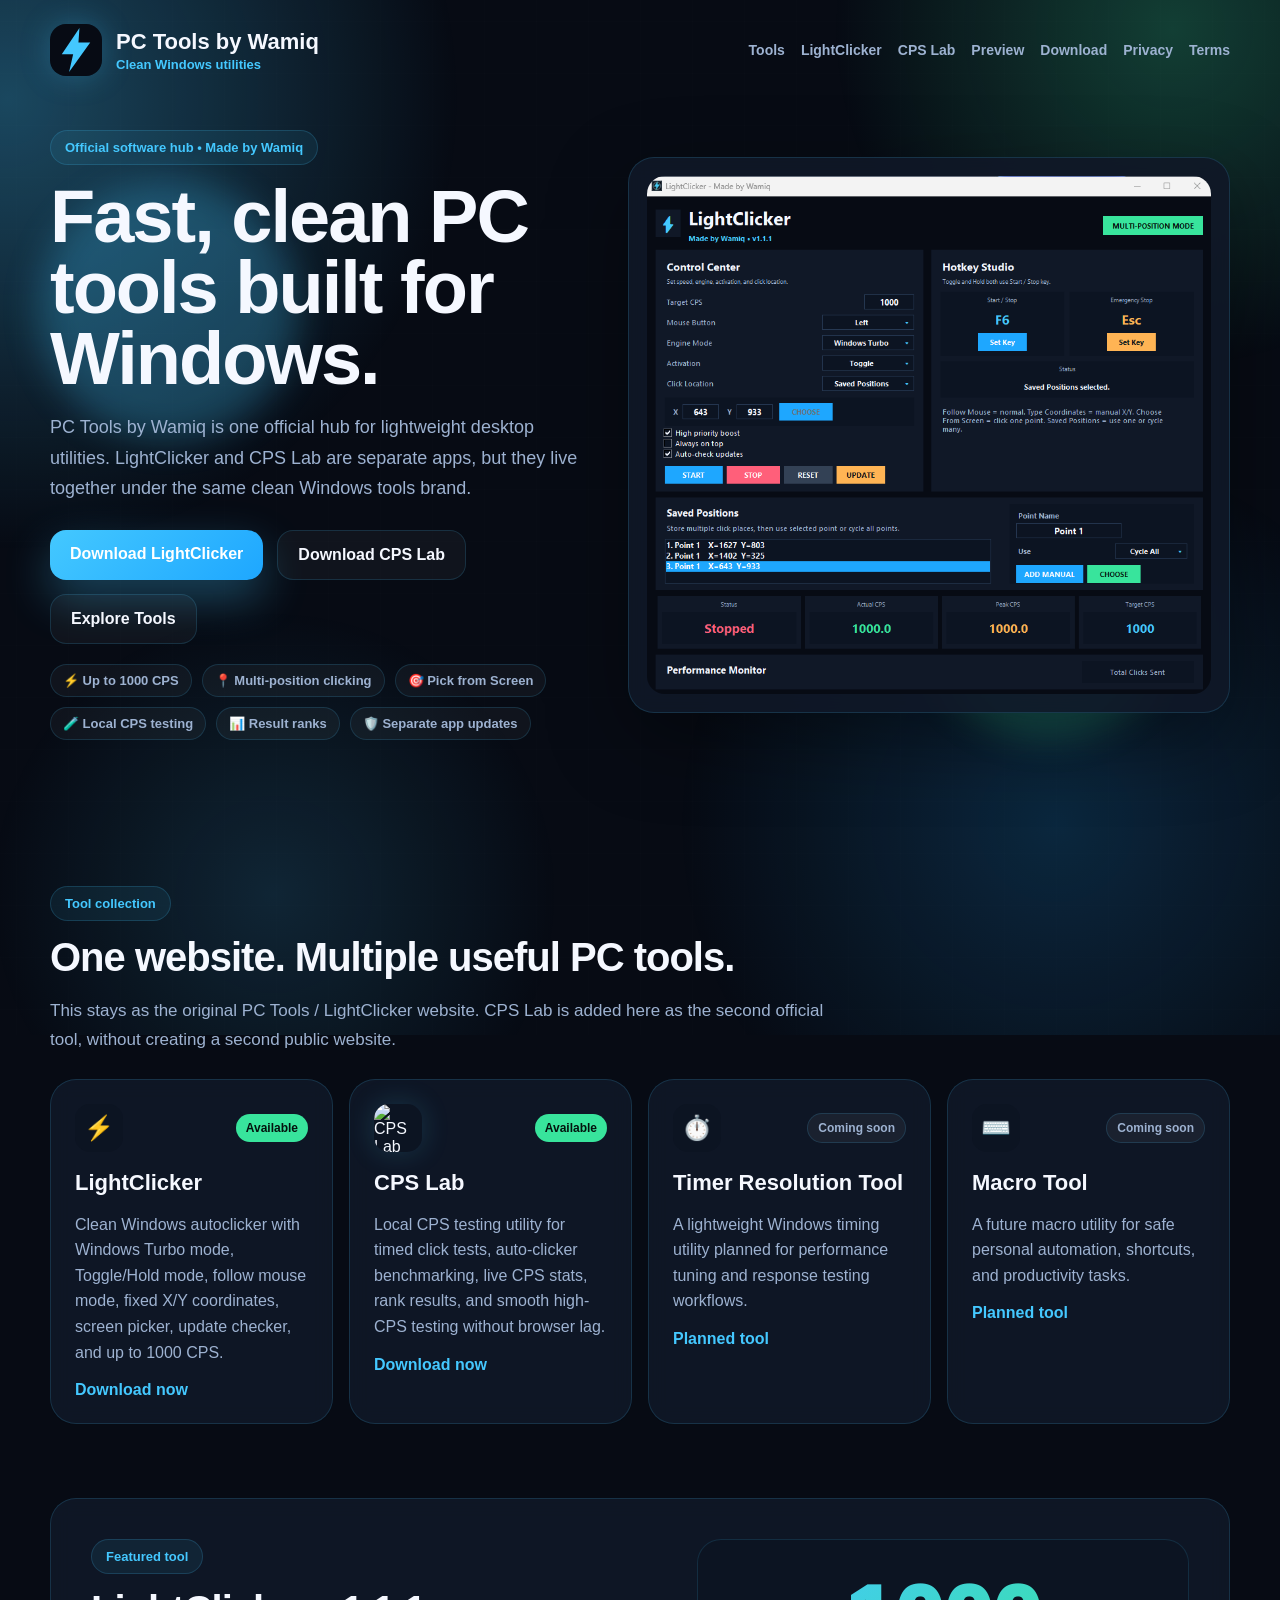
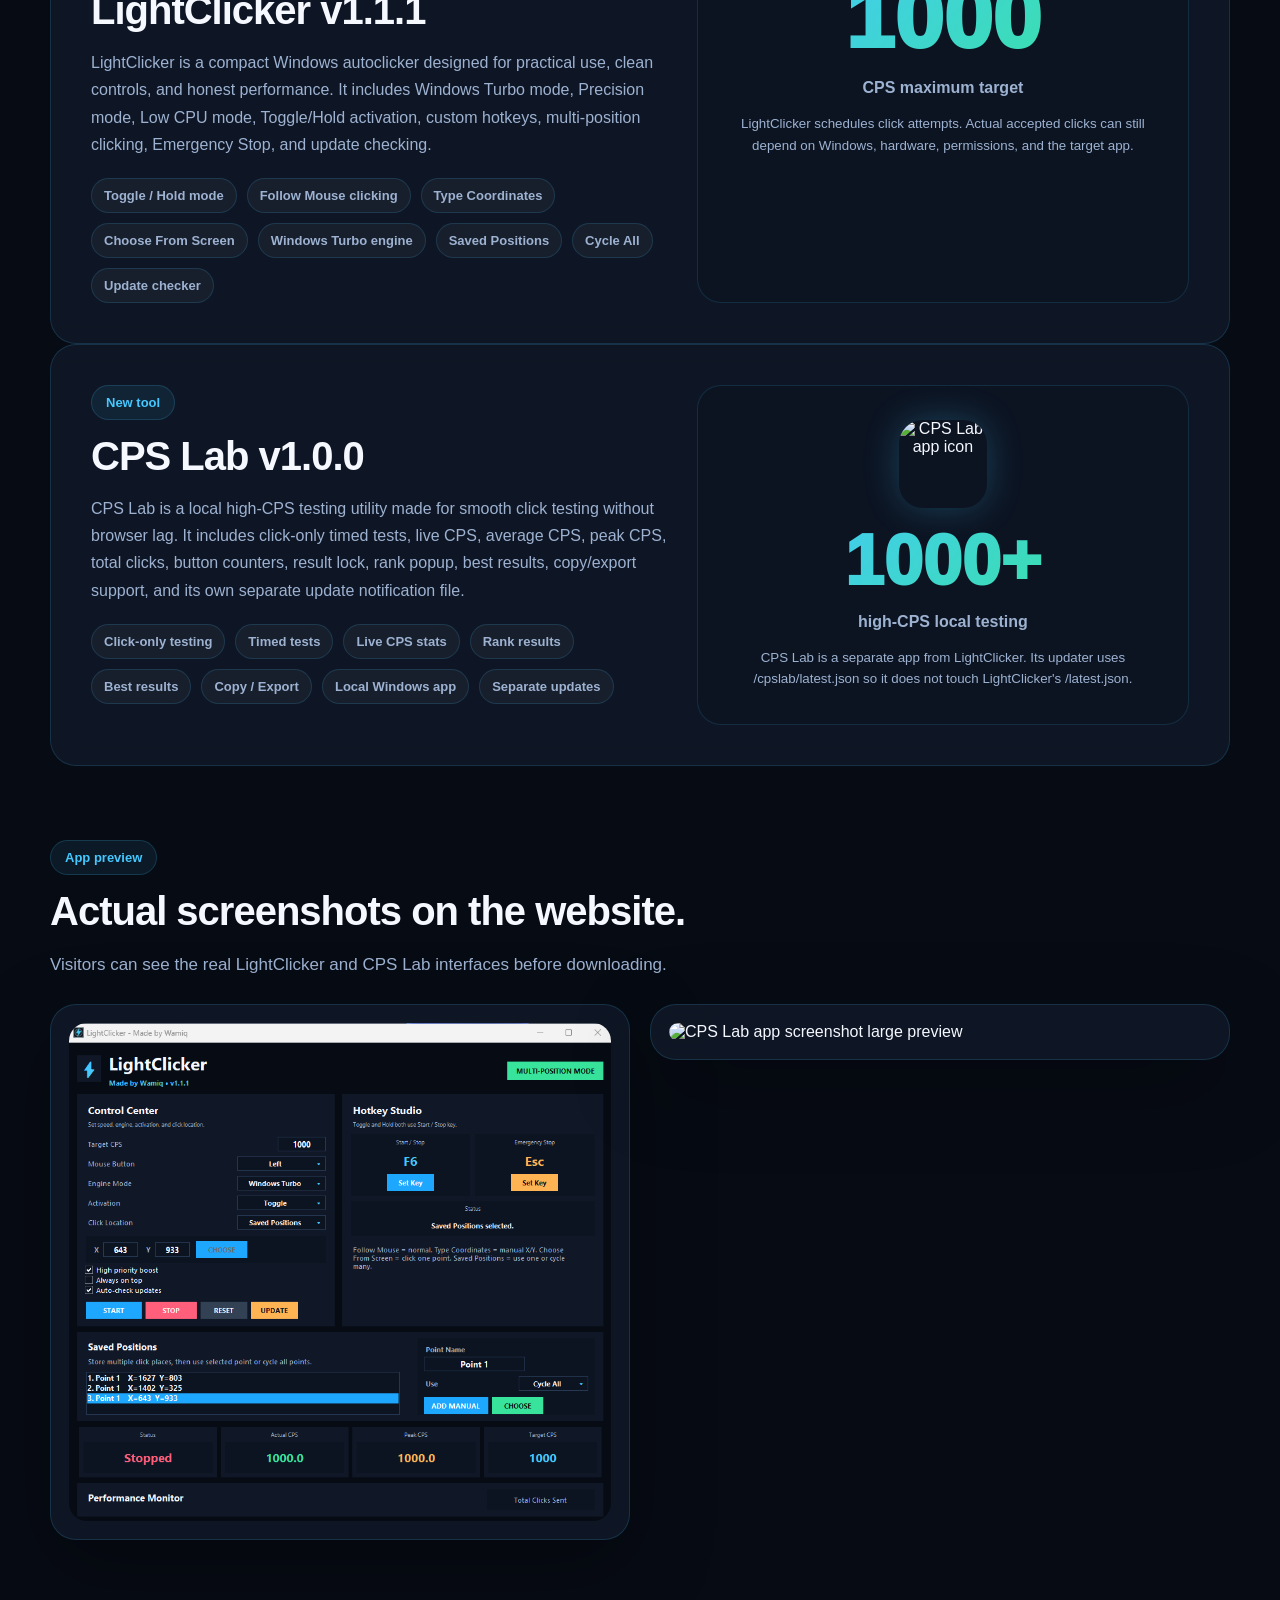
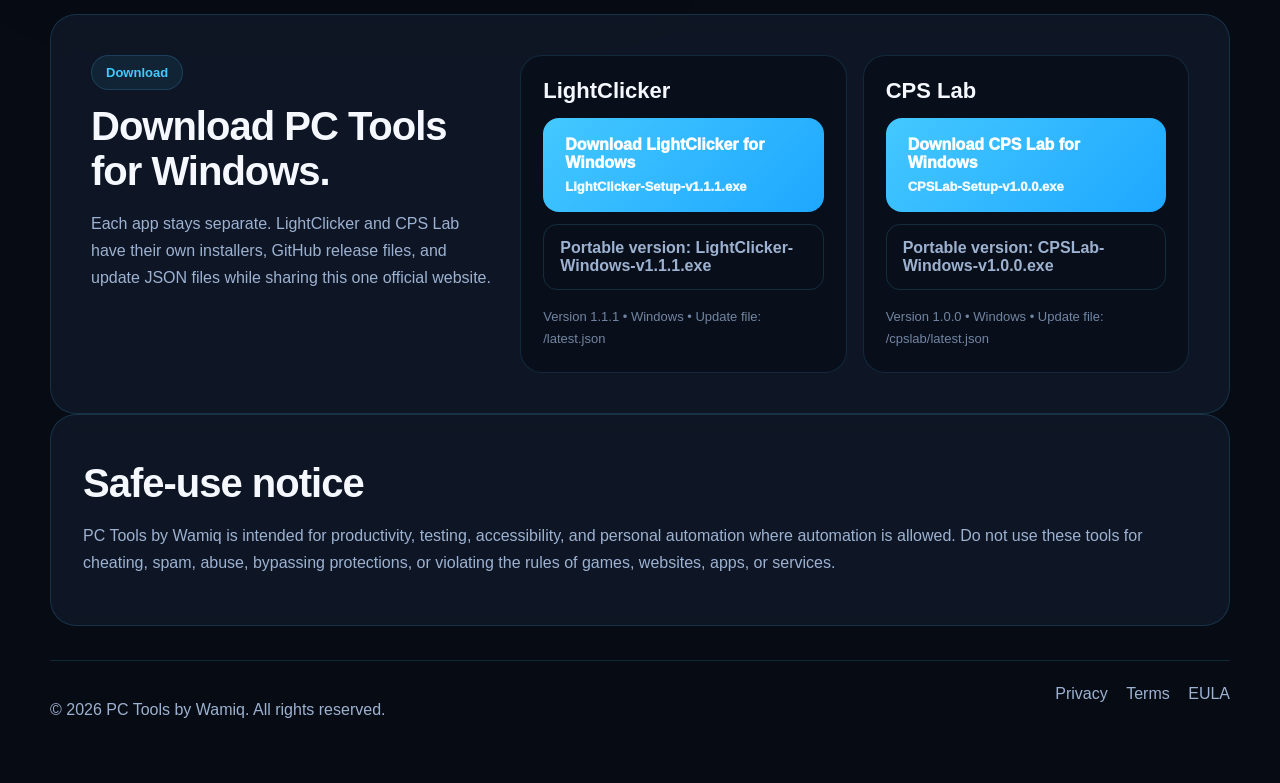
==== commit 16774e62: "Add CPS Lab to PC Tools website" ====
--- a/index.html
+++ b/index.html
@@ -5,7 +5,7 @@
   <meta name="google-site-verification" content="8GI3gy0aZtM8UiBPKU5fvkWzkp7snbPicULzhNzC8eU" />
   <meta name="viewport" content="width=device-width, initial-scale=1.0" />
   <title>PC Tools by Wamiq</title>
-  <meta name="description" content="PC Tools by Wamiq is a growing collection of clean Windows utilities for automation, speed, testing, and productivity. LightClicker is the first featured tool." />
+  <meta name="description" content="PC Tools by Wamiq is a growing collection of clean Windows utilities for automation, speed, testing, and productivity. Download LightClicker and CPS Lab from one official hub." />
   <link rel="stylesheet" href="style.css" />
 </head>
 <body>
@@ -24,6 +24,7 @@
       <nav class="navlinks">
         <a href="#tools">Tools</a>
         <a href="#lightclicker">LightClicker</a>
+        <a href="#cpslab">CPS Lab</a>
         <a href="#preview">Preview</a>
         <a href="#download">Download</a>
         <a href="privacy.html">Privacy</a>
@@ -35,17 +36,19 @@
       <div>
         <span class="badge">Official software hub • Made by Wamiq</span>
         <h2>Fast, clean PC tools built for Windows.</h2>
-        <p class="sub">PC Tools by Wamiq is a growing collection of lightweight desktop utilities for automation, speed, testing, and productivity. LightClicker is the first official tool and more tools can be added here later.</p>
+        <p class="sub">PC Tools by Wamiq is one official hub for lightweight desktop utilities. LightClicker and CPS Lab are separate apps, but they live together under the same clean Windows tools brand.</p>
         <div class="actions">
-          <a class="btn primary" href="#download">Download LightClicker</a>
+          <a class="btn primary" href="#lightclicker-download">Download LightClicker</a>
+          <a class="btn secondary" href="#cpslab-download">Download CPS Lab</a>
           <a class="btn secondary" href="#tools">Explore Tools</a>
         </div>
         <div class="tags">
           <span>⚡ Up to 1000 CPS</span>
           <span>📍 Multi-position clicking</span>
           <span>🎯 Pick from Screen</span>
-          <span>🛡️ Emergency Stop</span>
-          <span>🎛 Toggle / Hold</span>
+          <span>🧪 Local CPS testing</span>
+          <span>📊 Result ranks</span>
+          <span>🛡️ Separate app updates</span>
         </div>
       </div>
       <div class="card screenshot-shell">
@@ -55,20 +58,20 @@
 
     <section id="tools" class="section">
       <span class="eyebrow">Tool collection</span>
-      <h2>One brand. Multiple useful PC tools.</h2>
-      <p class="lead">LightClicker is available now. The website is already set up like a full software brand so future tools can be added later under the same official home.</p>
+      <h2>One website. Multiple useful PC tools.</h2>
+      <p class="lead">This stays as the original PC Tools / LightClicker website. CPS Lab is added here as the second official tool, without creating a second public website.</p>
       <div class="tools">
         <article class="tool panel">
           <div class="top"><span class="icon">⚡</span><span class="status live">Available</span></div>
           <h3>LightClicker</h3>
           <p>Clean Windows autoclicker with Windows Turbo mode, Toggle/Hold mode, follow mouse mode, fixed X/Y coordinates, screen picker, update checker, and up to 1000 CPS.</p>
-          <a href="#download">Download now</a>
+          <a href="#lightclicker-download">Download now</a>
         </article>
         <article class="tool panel">
-          <div class="top"><span class="icon">🎯</span><span class="status soon">Coming soon</span></div>
+          <div class="top"><img class="tool-logo" src="assets/cpslab-icon.png" alt="CPS Lab icon" /><span class="status live">Available</span></div>
           <h3>CPS Lab</h3>
-          <p>Local CPS testing utility for checking click performance without website limits or browser crashes.</p>
-          <a href="#tools">Planned tool</a>
+          <p>Local CPS testing utility for timed click tests, auto-clicker benchmarking, live CPS stats, rank results, and smooth high-CPS testing without browser lag.</p>
+          <a href="#cpslab-download">Download now</a>
         </article>
         <article class="tool panel">
           <div class="top"><span class="icon">⏱️</span><span class="status soon">Coming soon</span></div>
@@ -108,28 +111,69 @@
       </div>
     </section>
 
-    <section id="preview" class="section">
-      <span class="eyebrow">App preview</span>
-      <h2>Actual LightClicker screenshot on the website.</h2>
-      <p class="lead">The homepage uses the updated LightClicker screenshot so visitors can see the actual app UI before downloading.</p>
-      <div class="card screenshot-shell" style="margin-top:24px;">
-        <img src="assets/lightclicker-screenshot-final.png" alt="LightClicker app screenshot large preview" />
+    <section id="cpslab" class="section card feature cps-feature">
+      <div>
+        <span class="eyebrow">New tool</span>
+        <h2>CPS Lab v1.0.0</h2>
+        <p>CPS Lab is a local high-CPS testing utility made for smooth click testing without browser lag. It includes click-only timed tests, live CPS, average CPS, peak CPS, total clicks, button counters, result lock, rank popup, best results, copy/export support, and its own separate update notification file.</p>
+        <div class="pills">
+          <span>Click-only testing</span>
+          <span>Timed tests</span>
+          <span>Live CPS stats</span>
+          <span>Rank results</span>
+          <span>Best results</span>
+          <span>Copy / Export</span>
+          <span>Local Windows app</span>
+          <span>Separate updates</span>
+        </div>
+      </div>
+      <div class="metricbox cps-metric">
+        <img src="assets/cpslab-icon.png" alt="CPS Lab app icon" />
+        <div class="big">1000+</div>
+        <p>high-CPS local testing</p>
+        <small>CPS Lab is a separate app from LightClicker. Its updater uses /cpslab/latest.json so it does not touch LightClicker's /latest.json.</small>
       </div>
     </section>
 
-    <section id="download" class="section card download">
+    <section id="preview" class="section">
+      <span class="eyebrow">App preview</span>
+      <h2>Actual screenshots on the website.</h2>
+      <p class="lead">Visitors can see the real LightClicker and CPS Lab interfaces before downloading.</p>
+      <div class="preview-grid" style="margin-top:24px;">
+        <div class="card screenshot-shell">
+          <img src="assets/lightclicker-screenshot-final.png" alt="LightClicker app screenshot large preview" />
+        </div>
+        <div class="card screenshot-shell">
+          <img src="assets/cpslab-screenshot-final.png" alt="CPS Lab app screenshot large preview" />
+        </div>
+      </div>
+    </section>
+
+    <section id="download" class="section card download downloads-two">
       <div>
         <span class="eyebrow">Download</span>
-        <h2>Download LightClicker for Windows.</h2>
-        <p>Recommended download is the official installer. A portable version can also be offered if you want users to run the app directly without installation.</p>
+        <h2>Download PC Tools for Windows.</h2>
+        <p>Each app stays separate. LightClicker and CPS Lab have their own installers, GitHub release files, and update JSON files while sharing this one official website.</p>
       </div>
-      <div class="downloadbox">
-        <a class="main" href="https://github.com/DevWamiq/LightClicker/releases/download/v1.1.1/LightClicker-Setup-v1.1.1.exe">
-          Download LightClicker for Windows
-          <span>LightClicker-Setup-v1.1.1.exe</span>
-        </a>
-        <a class="alt" href="https://github.com/DevWamiq/LightClicker/releases/download/v1.1.1/LightClicker-Windows-v1.1.1.exe">Portable version: LightClicker-Windows-v1.1.1.exe</a>
-        <p style="font-size:13px; color:#7185a3; margin:16px 0 0;">Version 1.1.1 • Windows • PC Tools by Wamiq</p>
+      <div class="download-grid">
+        <div class="downloadbox" id="lightclicker-download">
+          <h3>LightClicker</h3>
+          <a class="main" href="https://github.com/DevWamiq/LightClicker/releases/download/v1.1.1/LightClicker-Setup-v1.1.1.exe">
+            Download LightClicker for Windows
+            <span>LightClicker-Setup-v1.1.1.exe</span>
+          </a>
+          <a class="alt" href="https://github.com/DevWamiq/LightClicker/releases/download/v1.1.1/LightClicker-Windows-v1.1.1.exe">Portable version: LightClicker-Windows-v1.1.1.exe</a>
+          <p style="font-size:13px; color:#7185a3; margin:16px 0 0;">Version 1.1.1 • Windows • Update file: /latest.json</p>
+        </div>
+        <div class="downloadbox" id="cpslab-download">
+          <h3>CPS Lab</h3>
+          <a class="main" href="https://github.com/DevWamiq/CPSLab/releases/download/v1.0.0/CPSLab-Setup-v1.0.0.exe">
+            Download CPS Lab for Windows
+            <span>CPSLab-Setup-v1.0.0.exe</span>
+          </a>
+          <a class="alt" href="https://github.com/DevWamiq/CPSLab/releases/download/v1.0.0/CPSLab-Windows-v1.0.0.exe">Portable version: CPSLab-Windows-v1.0.0.exe</a>
+          <p style="font-size:13px; color:#7185a3; margin:16px 0 0;">Version 1.0.0 • Windows • Update file: /cpslab/latest.json</p>
+        </div>
       </div>
     </section>
 
--- a/style.css
+++ b/style.css
@@ -133,3 +133,16 @@
   .hero, .tools, .feature, .download { grid-template-columns: 1fr; }
   .nav { flex-direction: column; align-items:flex-start; }
 }
+
+
+.tool-logo { width:48px; height:48px; border-radius:15px; object-fit:cover; background:var(--panel-2); box-shadow:0 0 28px rgba(68,200,255,.18); }
+.cps-feature .metricbox img { width:88px; height:88px; border-radius:24px; display:block; margin:0 auto 18px; box-shadow:0 0 34px rgba(68,200,255,.25); }
+.cps-feature .metricbox .big { font-size:70px; }
+.preview-grid { display:grid; grid-template-columns:1fr 1fr; gap:20px; align-items:start; }
+.downloads-two { grid-template-columns: .75fr 1.25fr; }
+.download-grid { display:grid; grid-template-columns:1fr 1fr; gap:16px; }
+.downloadbox h3 { margin:0 0 14px; font-size:22px; }
+@media (max-width: 980px) {
+  .preview-grid, .download-grid { grid-template-columns:1fr; }
+  .downloads-two { grid-template-columns:1fr; }
+}
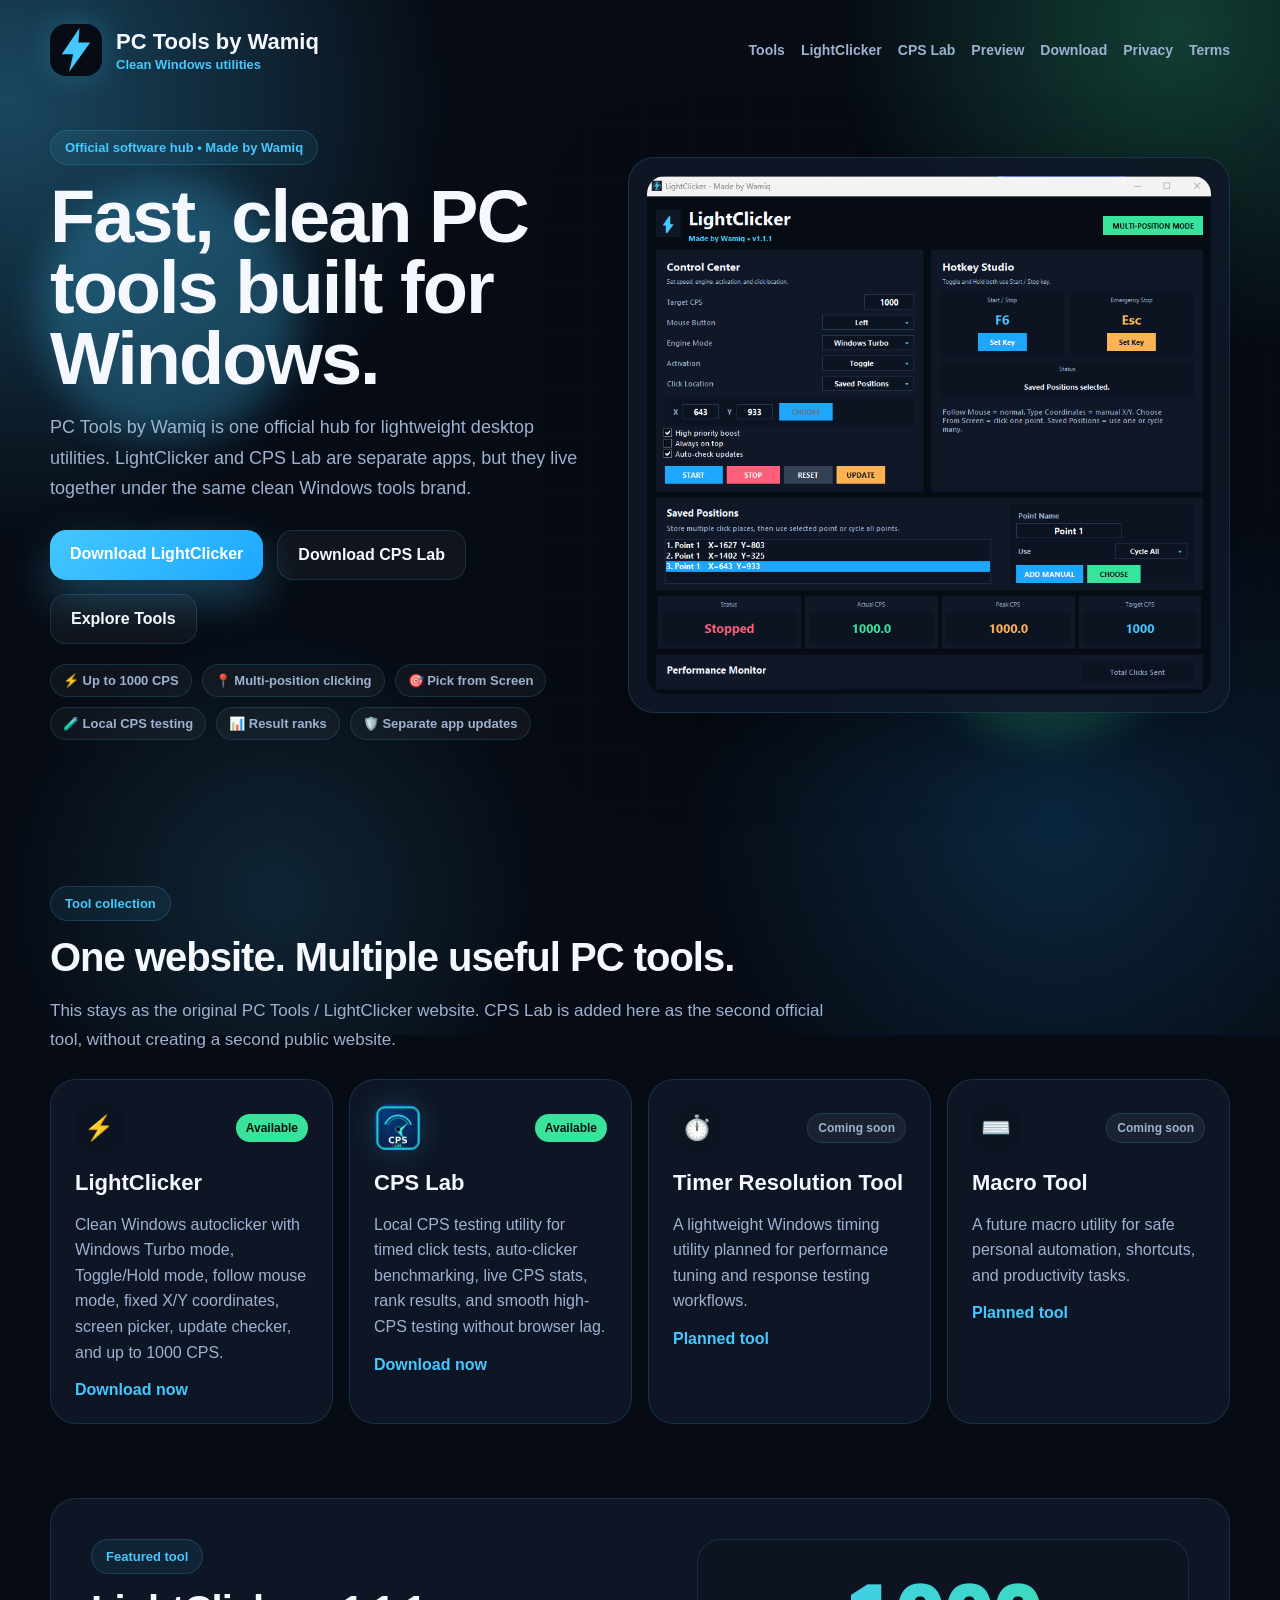
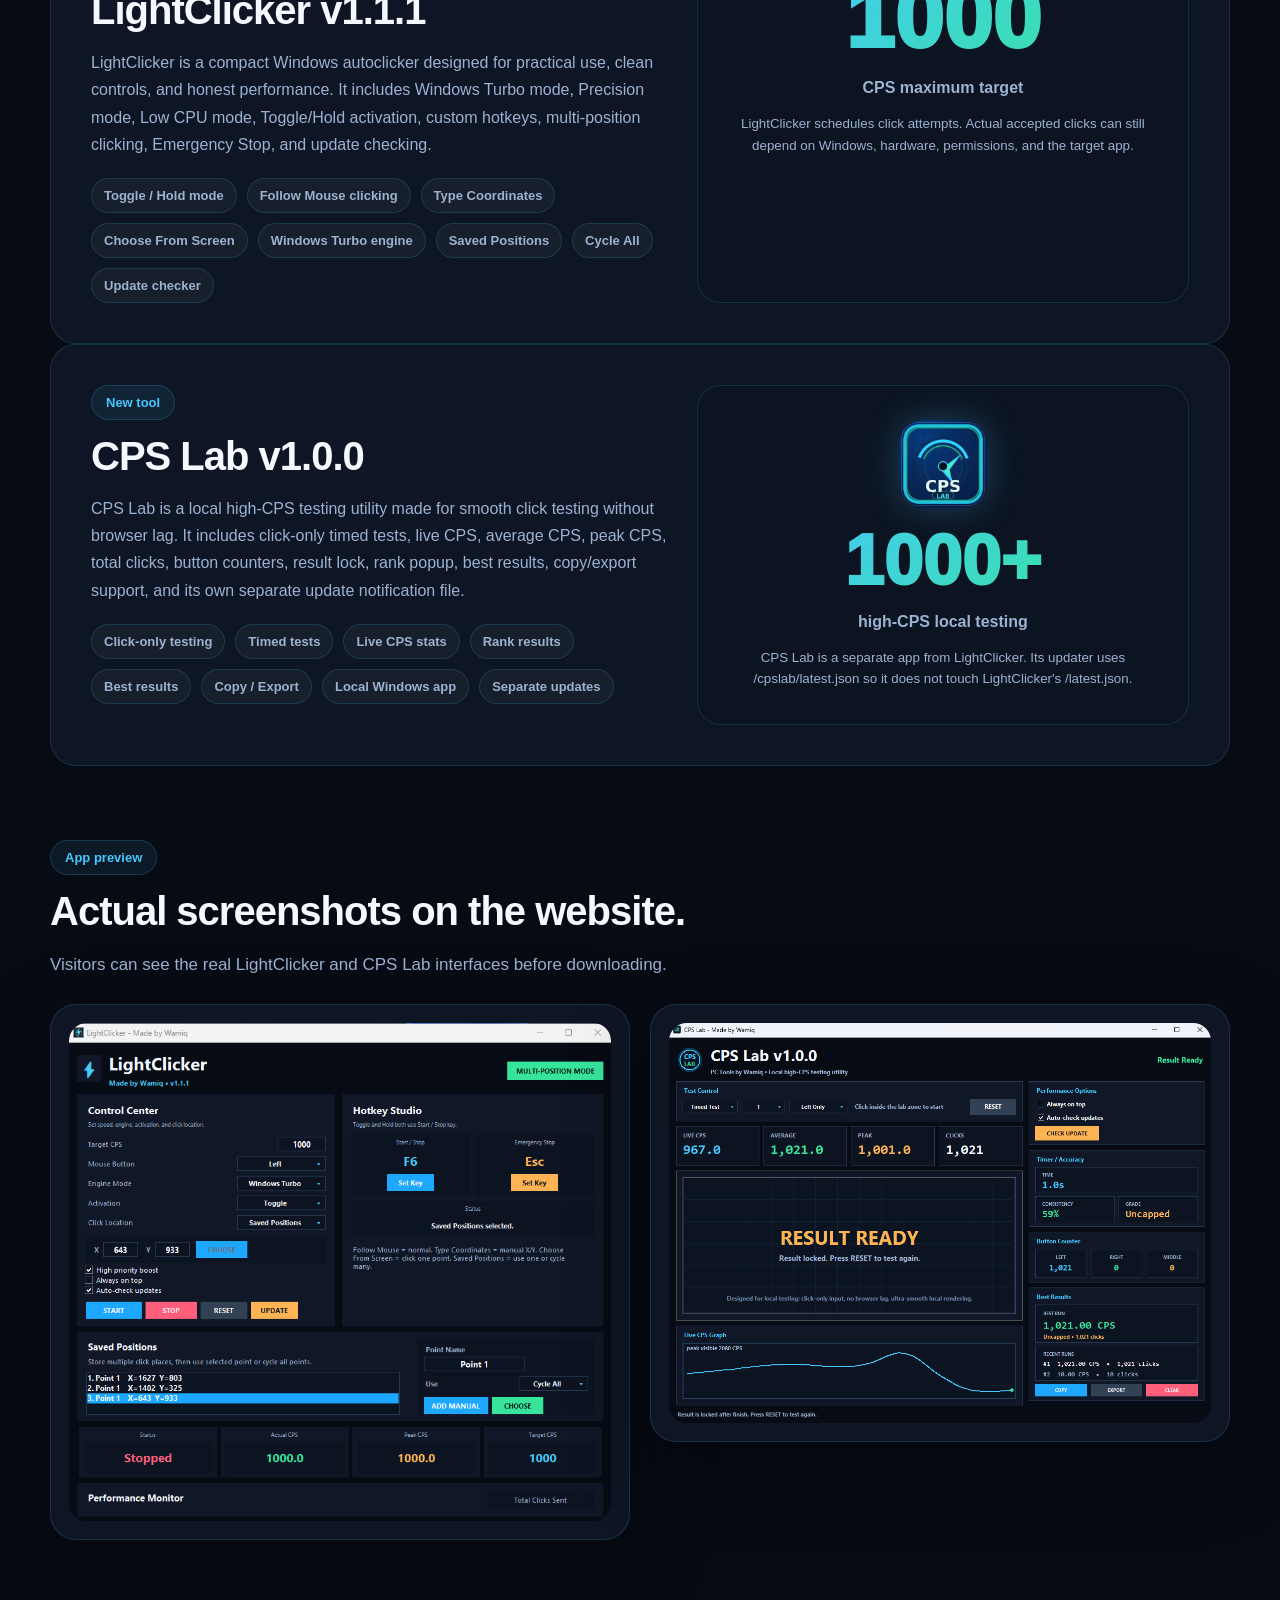
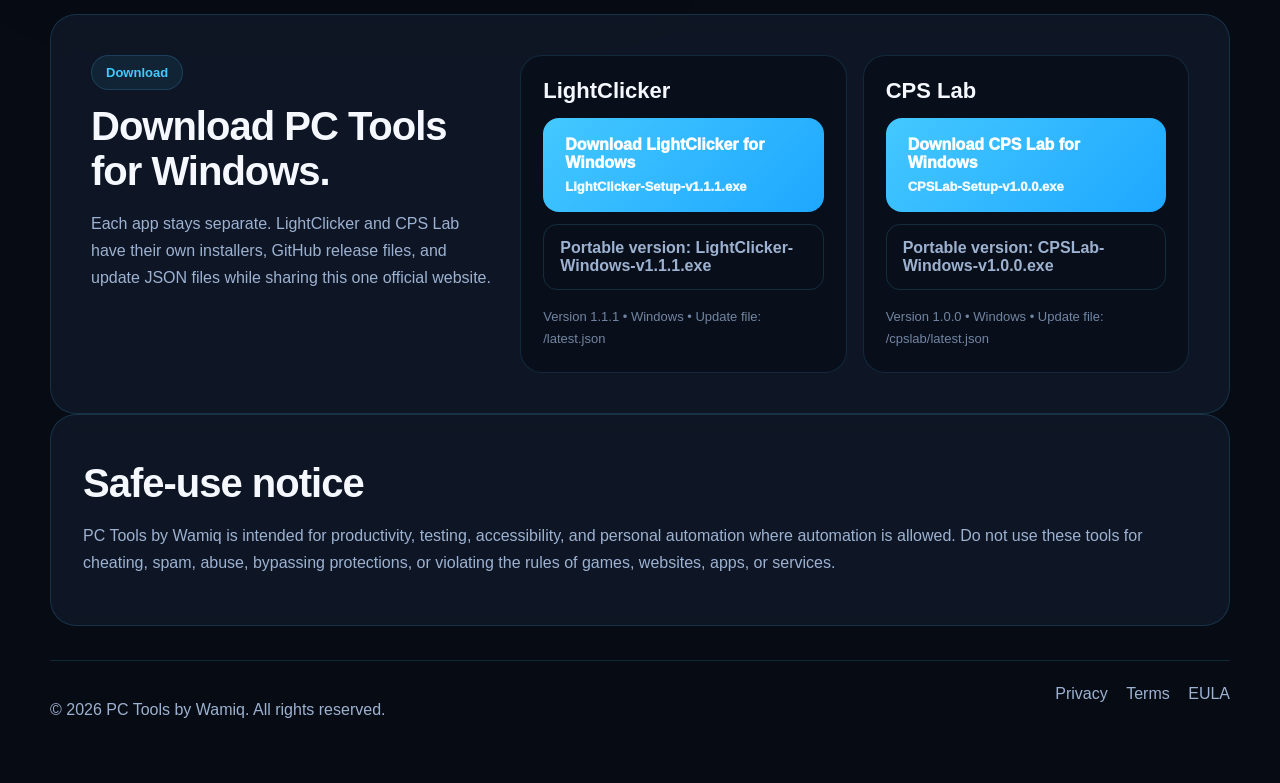
==== commit 95c6ecf2: "Update index.html" ====
--- a/index.html
+++ b/index.html
@@ -167,11 +167,11 @@
         </div>
         <div class="downloadbox" id="cpslab-download">
           <h3>CPS Lab</h3>
-          <a class="main" href="https://github.com/DevWamiq/CPSLab/releases/download/v1.0.0/CPSLab-Setup-v1.0.0.exe">
+          <a class="main" href="https://github.com/DevWamiq/LightClicker/releases/download/cpslab-v1.0.0/CPSLab-Setup-v1.0.0.exe">
             Download CPS Lab for Windows
             <span>CPSLab-Setup-v1.0.0.exe</span>
           </a>
-          <a class="alt" href="https://github.com/DevWamiq/CPSLab/releases/download/v1.0.0/CPSLab-Windows-v1.0.0.exe">Portable version: CPSLab-Windows-v1.0.0.exe</a>
+          <a class="alt" href="https://github.com/DevWamiq/LightClicker/releases/download/cpslab-v1.0.0/CPSLab-Windows-v1.0.0.exe">Portable version: CPSLab-Windows-v1.0.0.exe</a>
           <p style="font-size:13px; color:#7185a3; margin:16px 0 0;">Version 1.0.0 • Windows • Update file: /cpslab/latest.json</p>
         </div>
       </div>
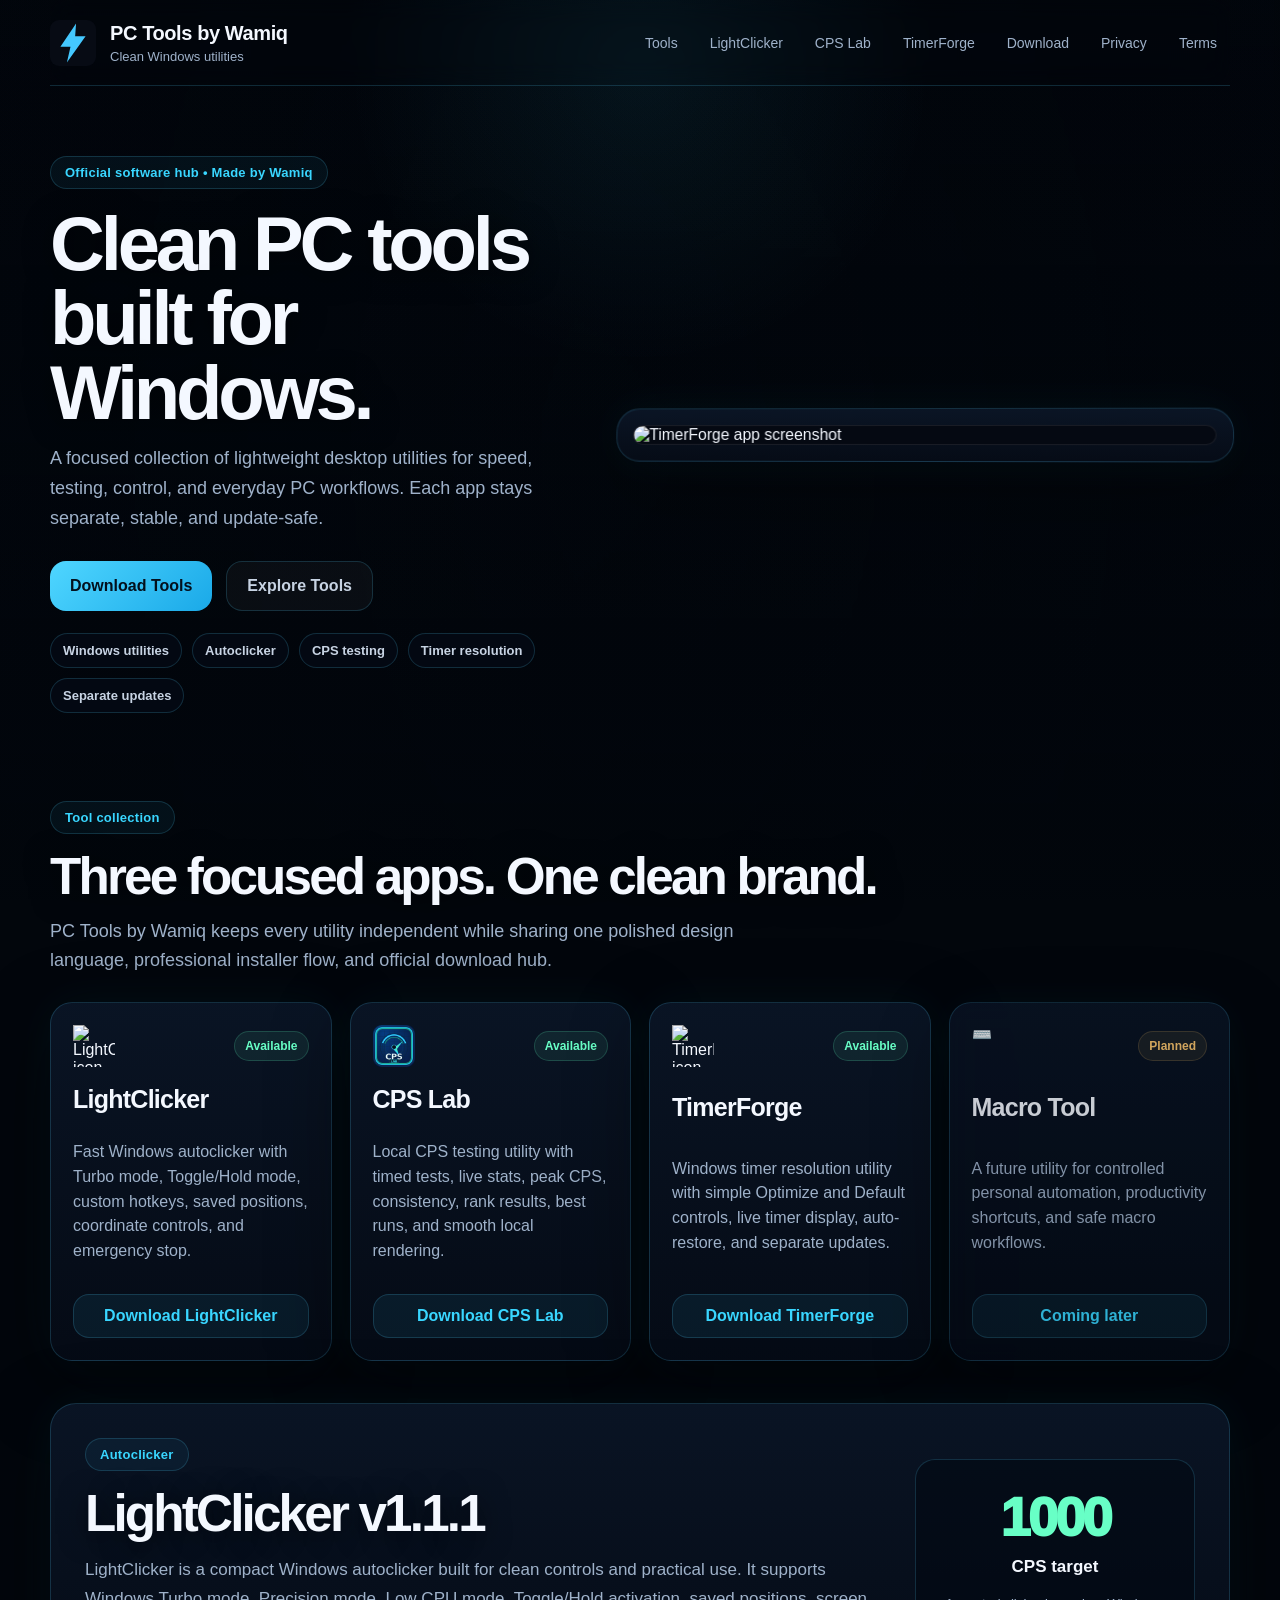
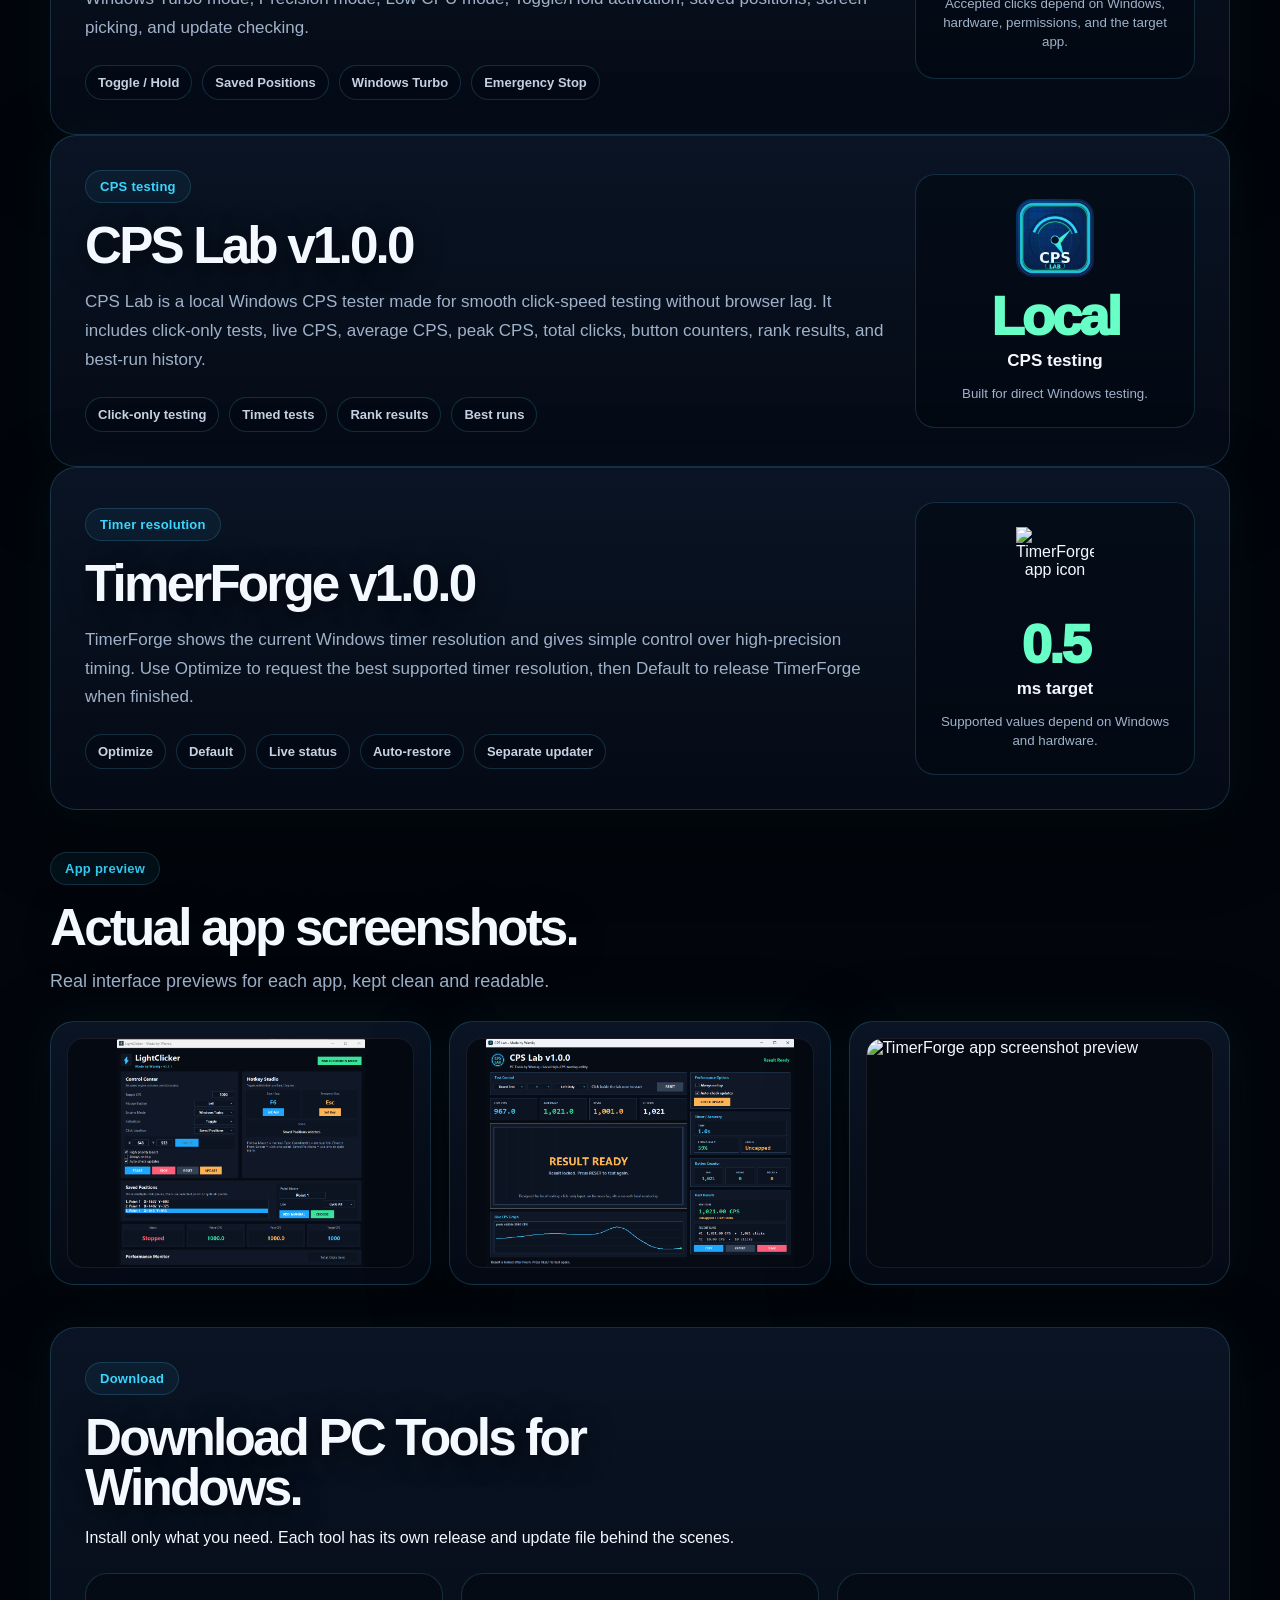
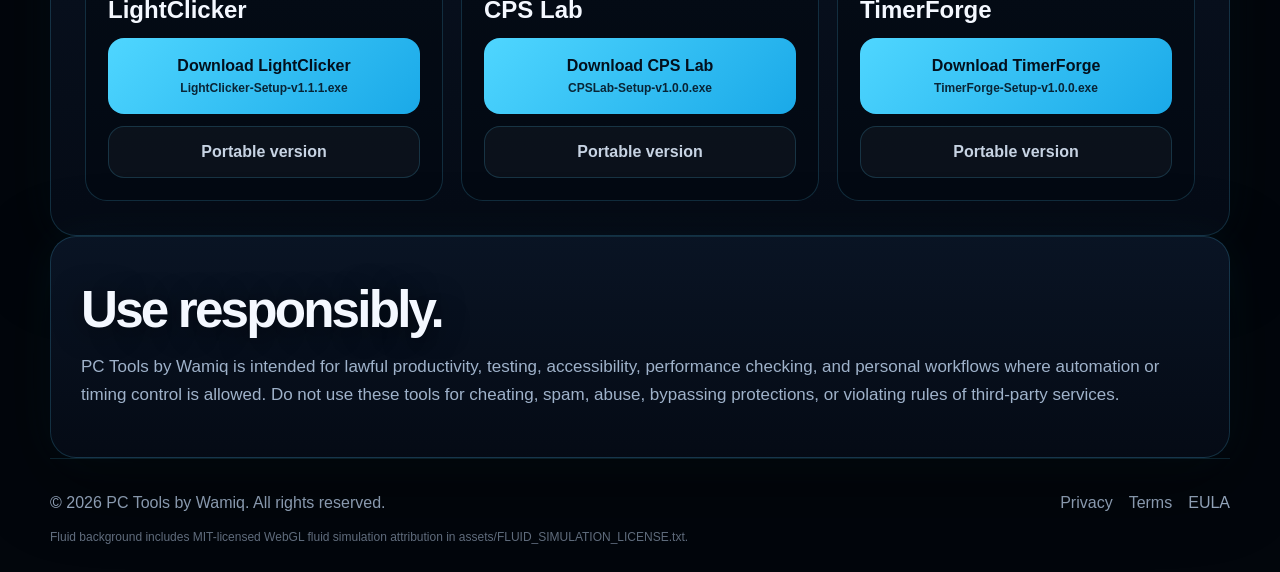
==== commit ce38b418: "Publish PC Tools website" ====
--- a/index.html
+++ b/index.html
@@ -5,12 +5,12 @@
   <meta name="google-site-verification" content="8GI3gy0aZtM8UiBPKU5fvkWzkp7snbPicULzhNzC8eU" />
   <meta name="viewport" content="width=device-width, initial-scale=1.0" />
   <title>PC Tools by Wamiq</title>
-  <meta name="description" content="PC Tools by Wamiq is a growing collection of clean Windows utilities for automation, speed, testing, and productivity. Download LightClicker and CPS Lab from one official hub." />
+  <meta name="description" content="Official PC Tools by Wamiq website for LightClicker, CPS Lab, and TimerForge — clean Windows utilities for clicking, testing, automation, and timer control." />
   <link rel="stylesheet" href="style.css" />
 </head>
 <body>
-  <div class="orb one"></div>
-  <div class="orb two"></div>
+  <canvas id="pc-fluid-canvas" class="pc-fluid-bg" aria-hidden="true"></canvas>
+  <div class="site-shade" aria-hidden="true"></div>
 
   <div class="wrap">
     <header class="nav">
@@ -25,162 +25,146 @@
         <a href="#tools">Tools</a>
         <a href="#lightclicker">LightClicker</a>
         <a href="#cpslab">CPS Lab</a>
-        <a href="#preview">Preview</a>
+        <a href="#timerforge">TimerForge</a>
         <a href="#download">Download</a>
         <a href="privacy.html">Privacy</a>
         <a href="terms.html">Terms</a>
       </nav>
     </header>
 
-    <section class="hero">
-      <div>
-        <span class="badge">Official software hub • Made by Wamiq</span>
-        <h2>Fast, clean PC tools built for Windows.</h2>
-        <p class="sub">PC Tools by Wamiq is one official hub for lightweight desktop utilities. LightClicker and CPS Lab are separate apps, but they live together under the same clean Windows tools brand.</p>
-        <div class="actions">
-          <a class="btn primary" href="#lightclicker-download">Download LightClicker</a>
-          <a class="btn secondary" href="#cpslab-download">Download CPS Lab</a>
-          <a class="btn secondary" href="#tools">Explore Tools</a>
+    <main>
+      <section class="hero">
+        <div class="hero-copy">
+          <span class="badge">Official software hub • Made by Wamiq</span>
+          <h2>Clean PC tools built for Windows.</h2>
+          <p class="sub">A focused collection of lightweight desktop utilities for speed, testing, control, and everyday PC workflows. Each app stays separate, stable, and update-safe.</p>
+          <div class="actions">
+            <a class="btn primary" href="#download">Download Tools</a>
+            <a class="btn secondary" href="#tools">Explore Tools</a>
+          </div>
+          <div class="tags">
+            <span>Windows utilities</span>
+            <span>Autoclicker</span>
+            <span>CPS testing</span>
+            <span>Timer resolution</span>
+            <span>Separate updates</span>
+          </div>
         </div>
-        <div class="tags">
-          <span>⚡ Up to 1000 CPS</span>
-          <span>📍 Multi-position clicking</span>
-          <span>🎯 Pick from Screen</span>
-          <span>🧪 Local CPS testing</span>
-          <span>📊 Result ranks</span>
-          <span>🛡️ Separate app updates</span>
+        <div class="card screenshot-shell hero-shot">
+          <img src="assets/timerforge-screenshot-final.png" alt="TimerForge app screenshot" />
         </div>
-      </div>
-      <div class="card screenshot-shell">
-        <img src="assets/lightclicker-screenshot-final.png" alt="LightClicker app screenshot" />
-      </div>
-    </section>
+      </section>
 
-    <section id="tools" class="section">
-      <span class="eyebrow">Tool collection</span>
-      <h2>One website. Multiple useful PC tools.</h2>
-      <p class="lead">This stays as the original PC Tools / LightClicker website. CPS Lab is added here as the second official tool, without creating a second public website.</p>
-      <div class="tools">
-        <article class="tool panel">
-          <div class="top"><span class="icon">⚡</span><span class="status live">Available</span></div>
-          <h3>LightClicker</h3>
-          <p>Clean Windows autoclicker with Windows Turbo mode, Toggle/Hold mode, follow mouse mode, fixed X/Y coordinates, screen picker, update checker, and up to 1000 CPS.</p>
-          <a href="#lightclicker-download">Download now</a>
-        </article>
-        <article class="tool panel">
-          <div class="top"><img class="tool-logo" src="assets/cpslab-icon.png" alt="CPS Lab icon" /><span class="status live">Available</span></div>
-          <h3>CPS Lab</h3>
-          <p>Local CPS testing utility for timed click tests, auto-clicker benchmarking, live CPS stats, rank results, and smooth high-CPS testing without browser lag.</p>
-          <a href="#cpslab-download">Download now</a>
-        </article>
-        <article class="tool panel">
-          <div class="top"><span class="icon">⏱️</span><span class="status soon">Coming soon</span></div>
-          <h3>Timer Resolution Tool</h3>
-          <p>A lightweight Windows timing utility planned for performance tuning and response testing workflows.</p>
-          <a href="#tools">Planned tool</a>
-        </article>
-        <article class="tool panel">
-          <div class="top"><span class="icon">⌨️</span><span class="status soon">Coming soon</span></div>
-          <h3>Macro Tool</h3>
-          <p>A future macro utility for safe personal automation, shortcuts, and productivity tasks.</p>
-          <a href="#tools">Planned tool</a>
-        </article>
-      </div>
-    </section>
+      <section id="tools" class="section">
+        <span class="eyebrow">Tool collection</span>
+        <h2>Three focused apps. One clean brand.</h2>
+        <p class="lead">PC Tools by Wamiq keeps every utility independent while sharing one polished design language, professional installer flow, and official download hub.</p>
 
-    <section id="lightclicker" class="section card feature">
-      <div>
-        <span class="eyebrow">Featured tool</span>
-        <h2>LightClicker v1.1.1</h2>
-        <p>LightClicker is a compact Windows autoclicker designed for practical use, clean controls, and honest performance. It includes Windows Turbo mode, Precision mode, Low CPU mode, Toggle/Hold activation, custom hotkeys, multi-position clicking, Emergency Stop, and update checking.</p>
-        <div class="pills">
-          <span>Toggle / Hold mode</span>
-          <span>Follow Mouse clicking</span>
-          <span>Type Coordinates</span>
-          <span>Choose From Screen</span>
-          <span>Windows Turbo engine</span>
-          <span>Saved Positions</span>
-          <span>Cycle All</span>
-          <span>Update checker</span>
+        <div class="tools">
+          <article class="tool panel">
+            <div class="top"><img class="tool-logo" src="assets/lightclicker-icon.png" alt="LightClicker icon" /><span class="status live">Available</span></div>
+            <h3>LightClicker</h3>
+            <p>Fast Windows autoclicker with Turbo mode, Toggle/Hold mode, custom hotkeys, saved positions, coordinate controls, and emergency stop.</p>
+            <a href="#lightclicker-download">Download LightClicker</a>
+          </article>
+
+          <article class="tool panel">
+            <div class="top"><img class="tool-logo" src="assets/cpslab-icon.png" alt="CPS Lab icon" /><span class="status live">Available</span></div>
+            <h3>CPS Lab</h3>
+            <p>Local CPS testing utility with timed tests, live stats, peak CPS, consistency, rank results, best runs, and smooth local rendering.</p>
+            <a href="#cpslab-download">Download CPS Lab</a>
+          </article>
+
+          <article class="tool panel">
+            <div class="top"><img class="tool-logo" src="assets/timerforge-icon.png" alt="TimerForge icon" /><span class="status live">Available</span></div>
+            <h3>TimerForge</h3>
+            <p>Windows timer resolution utility with simple Optimize and Default controls, live timer display, auto-restore, and separate updates.</p>
+            <a href="#timerforge-download">Download TimerForge</a>
+          </article>
+
+          <article class="tool panel muted-card">
+            <div class="top"><span class="icon">⌨️</span><span class="status soon">Planned</span></div>
+            <h3>Macro Tool</h3>
+            <p>A future utility for controlled personal automation, productivity shortcuts, and safe macro workflows.</p>
+            <a href="#tools">Coming later</a>
+          </article>
         </div>
-      </div>
-      <div class="metricbox">
-        <div class="big">1000</div>
-        <p>CPS maximum target</p>
-        <small>LightClicker schedules click attempts. Actual accepted clicks can still depend on Windows, hardware, permissions, and the target app.</small>
-      </div>
-    </section>
+      </section>
 
-    <section id="cpslab" class="section card feature cps-feature">
-      <div>
-        <span class="eyebrow">New tool</span>
-        <h2>CPS Lab v1.0.0</h2>
-        <p>CPS Lab is a local high-CPS testing utility made for smooth click testing without browser lag. It includes click-only timed tests, live CPS, average CPS, peak CPS, total clicks, button counters, result lock, rank popup, best results, copy/export support, and its own separate update notification file.</p>
-        <div class="pills">
-          <span>Click-only testing</span>
-          <span>Timed tests</span>
-          <span>Live CPS stats</span>
-          <span>Rank results</span>
-          <span>Best results</span>
-          <span>Copy / Export</span>
-          <span>Local Windows app</span>
-          <span>Separate updates</span>
+      <section id="lightclicker" class="section card feature">
+        <div>
+          <span class="eyebrow">Autoclicker</span>
+          <h2>LightClicker v1.1.1</h2>
+          <p>LightClicker is a compact Windows autoclicker built for clean controls and practical use. It supports Windows Turbo mode, Precision mode, Low CPU mode, Toggle/Hold activation, saved positions, screen picking, and update checking.</p>
+          <div class="pills"><span>Toggle / Hold</span><span>Saved Positions</span><span>Windows Turbo</span><span>Emergency Stop</span></div>
         </div>
-      </div>
-      <div class="metricbox cps-metric">
-        <img src="assets/cpslab-icon.png" alt="CPS Lab app icon" />
-        <div class="big">1000+</div>
-        <p>high-CPS local testing</p>
-        <small>CPS Lab is a separate app from LightClicker. Its updater uses /cpslab/latest.json so it does not touch LightClicker's /latest.json.</small>
-      </div>
-    </section>
+        <div class="metricbox"><div class="big">1000</div><p>CPS target</p><small>Accepted clicks depend on Windows, hardware, permissions, and the target app.</small></div>
+      </section>
 
-    <section id="preview" class="section">
-      <span class="eyebrow">App preview</span>
-      <h2>Actual screenshots on the website.</h2>
-      <p class="lead">Visitors can see the real LightClicker and CPS Lab interfaces before downloading.</p>
-      <div class="preview-grid" style="margin-top:24px;">
-        <div class="card screenshot-shell">
-          <img src="assets/lightclicker-screenshot-final.png" alt="LightClicker app screenshot large preview" />
+      <section id="cpslab" class="section card feature">
+        <div>
+          <span class="eyebrow">CPS testing</span>
+          <h2>CPS Lab v1.0.0</h2>
+          <p>CPS Lab is a local Windows CPS tester made for smooth click-speed testing without browser lag. It includes click-only tests, live CPS, average CPS, peak CPS, total clicks, button counters, rank results, and best-run history.</p>
+          <div class="pills"><span>Click-only testing</span><span>Timed tests</span><span>Rank results</span><span>Best runs</span></div>
         </div>
-        <div class="card screenshot-shell">
-          <img src="assets/cpslab-screenshot-final.png" alt="CPS Lab app screenshot large preview" />
+        <div class="metricbox icon-metric"><img src="assets/cpslab-icon.png" alt="CPS Lab app icon" /><div class="big">Local</div><p>CPS testing</p><small>Built for direct Windows testing.</small></div>
+      </section>
+
+      <section id="timerforge" class="section card feature">
+        <div>
+          <span class="eyebrow">Timer resolution</span>
+          <h2>TimerForge v1.0.0</h2>
+          <p>TimerForge shows the current Windows timer resolution and gives simple control over high-precision timing. Use Optimize to request the best supported timer resolution, then Default to release TimerForge when finished.</p>
+          <div class="pills"><span>Optimize</span><span>Default</span><span>Live status</span><span>Auto-restore</span><span>Separate updater</span></div>
         </div>
-      </div>
-    </section>
+        <div class="metricbox icon-metric"><img src="assets/timerforge-icon.png" alt="TimerForge app icon" /><div class="big">0.5</div><p>ms target</p><small>Supported values depend on Windows and hardware.</small></div>
+      </section>
 
-    <section id="download" class="section card download downloads-two">
-      <div>
-        <span class="eyebrow">Download</span>
-        <h2>Download PC Tools for Windows.</h2>
-        <p>Each app stays separate. LightClicker and CPS Lab have their own installers, GitHub release files, and update JSON files while sharing this one official website.</p>
-      </div>
-      <div class="download-grid">
-        <div class="downloadbox" id="lightclicker-download">
-          <h3>LightClicker</h3>
-          <a class="main" href="https://github.com/DevWamiq/LightClicker/releases/download/v1.1.1/LightClicker-Setup-v1.1.1.exe">
-            Download LightClicker for Windows
-            <span>LightClicker-Setup-v1.1.1.exe</span>
-          </a>
-          <a class="alt" href="https://github.com/DevWamiq/LightClicker/releases/download/v1.1.1/LightClicker-Windows-v1.1.1.exe">Portable version: LightClicker-Windows-v1.1.1.exe</a>
-          <p style="font-size:13px; color:#7185a3; margin:16px 0 0;">Version 1.1.1 • Windows • Update file: /latest.json</p>
+      <section id="preview" class="section">
+        <span class="eyebrow">App preview</span>
+        <h2>Actual app screenshots.</h2>
+        <p class="lead">Real interface previews for each app, kept clean and readable.</p>
+        <div class="preview-grid">
+          <div class="card screenshot-shell"><img src="assets/lightclicker-screenshot-final.png" alt="LightClicker app screenshot preview" /></div>
+          <div class="card screenshot-shell"><img src="assets/cpslab-screenshot-final.png" alt="CPS Lab app screenshot preview" /></div>
+          <div class="card screenshot-shell"><img src="assets/timerforge-screenshot-final.png" alt="TimerForge app screenshot preview" /></div>
         </div>
-        <div class="downloadbox" id="cpslab-download">
-          <h3>CPS Lab</h3>
-          <a class="main" href="https://github.com/DevWamiq/LightClicker/releases/download/cpslab-v1.0.0/CPSLab-Setup-v1.0.0.exe">
-            Download CPS Lab for Windows
-            <span>CPSLab-Setup-v1.0.0.exe</span>
-          </a>
-          <a class="alt" href="https://github.com/DevWamiq/LightClicker/releases/download/cpslab-v1.0.0/CPSLab-Windows-v1.0.0.exe">Portable version: CPSLab-Windows-v1.0.0.exe</a>
-          <p style="font-size:13px; color:#7185a3; margin:16px 0 0;">Version 1.0.0 • Windows • Update file: /cpslab/latest.json</p>
+      </section>
+
+      <section id="download" class="section card download">
+        <div class="download-intro">
+          <span class="eyebrow">Download</span>
+          <h2>Download PC Tools for Windows.</h2>
+          <p>Install only what you need. Each tool has its own release and update file behind the scenes.</p>
         </div>
-      </div>
-    </section>
 
-    <section class="section card notice">
-      <h2>Safe-use notice</h2>
-      <p>PC Tools by Wamiq is intended for productivity, testing, accessibility, and personal automation where automation is allowed. Do not use these tools for cheating, spam, abuse, bypassing protections, or violating the rules of games, websites, apps, or services.</p>
-    </section>
+        <div class="download-grid">
+          <div class="downloadbox" id="lightclicker-download">
+            <h3>LightClicker</h3>
+            <a class="main" href="https://github.com/DevWamiq/LightClicker/releases/download/v1.1.1/LightClicker-Setup-v1.1.1.exe">Download LightClicker<span>LightClicker-Setup-v1.1.1.exe</span></a>
+            <a class="alt" href="https://github.com/DevWamiq/LightClicker/releases/download/v1.1.1/LightClicker-Windows-v1.1.1.exe">Portable version</a>
+          </div>
+
+          <div class="downloadbox" id="cpslab-download">
+            <h3>CPS Lab</h3>
+            <a class="main" href="https://github.com/DevWamiq/LightClicker/releases/download/cpslab-v1.0.0/CPSLab-Setup-v1.0.0.exe">Download CPS Lab<span>CPSLab-Setup-v1.0.0.exe</span></a>
+            <a class="alt" href="https://github.com/DevWamiq/LightClicker/releases/download/cpslab-v1.0.0/CPSLab-Windows-v1.0.0.exe">Portable version</a>
+          </div>
+
+          <div class="downloadbox" id="timerforge-download">
+            <h3>TimerForge</h3>
+            <a class="main" href="https://github.com/DevWamiq/LightClicker/releases/download/timerforge-v1.0.0/TimerForge-Setup-v1.0.0.exe">Download TimerForge<span>TimerForge-Setup-v1.0.0.exe</span></a>
+            <a class="alt" href="https://github.com/DevWamiq/LightClicker/releases/download/timerforge-v1.0.0/TimerForge-Windows-v1.0.0.exe">Portable version</a>
+          </div>
+        </div>
+      </section>
+
+      <section class="section card notice">
+        <h2>Use responsibly.</h2>
+        <p>PC Tools by Wamiq is intended for lawful productivity, testing, accessibility, performance checking, and personal workflows where automation or timing control is allowed. Do not use these tools for cheating, spam, abuse, bypassing protections, or violating rules of third-party services.</p>
+      </section>
+    </main>
 
     <footer>
       <div class="footer">
@@ -191,7 +175,10 @@
           <a href="eula.html">EULA</a>
         </div>
       </div>
+      <p class="third-party-note">Fluid background includes MIT-licensed WebGL fluid simulation attribution in assets/FLUID_SIMULATION_LICENSE.txt.</p>
     </footer>
   </div>
+
+  <script src="assets/pc-fluid.js"></script>
 </body>
 </html>
--- a/style.css
+++ b/style.css
@@ -1,148 +1,620 @@
-* { box-sizing: border-box; }
+* {
+  box-sizing: border-box;
+}
+
 :root {
-  --bg: #070b14;
-  --panel: rgba(16,24,39,0.9);
-  --panel-2: #0c1422;
-  --text: #f5f8ff;
-  --muted: #9db2d1;
-  --blue: #44c8ff;
-  --blue2: #1ea7ff;
-  --green: #38e49c;
-  --orange: #ffb454;
-  --border: rgba(68,200,255,.16);
-}
-html { scroll-behavior: smooth; }
+  --bg: #03070d;
+  --panel: rgba(7, 15, 28, 0.88);
+  --panel-solid: #07111f;
+  --panel-2: rgba(9, 20, 36, 0.92);
+  --text: #f4f8ff;
+  --muted: #9fb2ca;
+  --soft: #c7d3e3;
+  --cyan: #39d6ff;
+  --cyan-2: #1ea7e8;
+  --green: #68ffc6;
+  --orange: #ffc96f;
+  --border: rgba(84, 211, 255, 0.18);
+  --border-strong: rgba(84, 211, 255, 0.34);
+  --shadow: rgba(0, 0, 0, 0.48);
+}
+
+html {
+  scroll-behavior: smooth;
+}
+
 body {
   margin: 0;
   color: var(--text);
   font-family: Inter, "Segoe UI", Arial, sans-serif;
-  background: var(--bg);
+  background: #02060c;
   overflow-x: hidden;
 }
-body::before, body::after {
+
+body::after {
   content: "";
   position: fixed;
-  inset: -15%;
+  inset: 0;
   pointer-events: none;
-  z-index: -3;
-}
-body::before {
+  z-index: 1;
   background:
-    radial-gradient(circle at 12% 20%, rgba(68,200,255,.32), transparent 26%),
-    radial-gradient(circle at 82% 14%, rgba(56,228,156,.24), transparent 20%),
-    radial-gradient(circle at 75% 82%, rgba(30,167,255,.18), transparent 24%),
-    radial-gradient(circle at 28% 88%, rgba(68,200,255,.14), transparent 18%);
-  animation: drift 5.5s ease-in-out infinite alternate;
-}
-body::after {
+    radial-gradient(circle at 50% 8%, rgba(55, 214, 255, 0.07), transparent 28%),
+    linear-gradient(180deg, rgba(2, 6, 12, 0.38), rgba(2, 6, 12, 0.80));
+}
+
+.pc-fluid-bg {
+  position: fixed;
+  inset: 0;
+  width: 100vw;
+  height: 100vh;
+  z-index: 0;
+  pointer-events: none;
+  opacity: 0.86;
+  filter: saturate(1.32) brightness(1.08) contrast(1.14);
+}
+
+.site-shade {
+  position: fixed;
+  inset: 0;
+  z-index: 1;
+  pointer-events: none;
   background:
-    linear-gradient(rgba(255,255,255,.055) 1px, transparent 1px),
-    linear-gradient(90deg, rgba(255,255,255,.055) 1px, transparent 1px);
-  background-size: 52px 52px;
-  opacity: .16;
-  z-index: -2;
-  animation: gridmove 7s linear infinite;
-}
-@keyframes drift {
-  0% { transform: translate3d(0,0,0) scale(1); }
-  50% { transform: translate3d(3%, -2%, 0) scale(1.04); }
-  100% { transform: translate3d(-2%, 3%, 0) scale(1.03); }
-}
-@keyframes gridmove {
-  from { background-position: 0 0, 0 0; }
-  to { background-position: 52px 52px, 52px 52px; }
-}
-.orb {
-  position: fixed;
-  width: 260px;
-  height: 260px;
+    linear-gradient(90deg, rgba(2, 6, 12, 0.60) 0%, rgba(2, 6, 12, 0.26) 45%, rgba(2, 6, 12, 0.62) 100%),
+    radial-gradient(circle at center, rgba(2, 6, 12, 0.02), rgba(2, 6, 12, 0.36) 76%);
+}
+
+a {
+  color: inherit;
+  text-decoration: none;
+}
+
+img {
+  max-width: 100%;
+  display: block;
+}
+
+.wrap {
+  width: min(1180px, calc(100% - 40px));
+  margin: 0 auto;
+  position: relative;
+  z-index: 3;
+}
+
+.nav {
+  min-height: 86px;
+  display: flex;
+  align-items: center;
+  justify-content: space-between;
+  gap: 22px;
+  border-bottom: 1px solid var(--border);
+  backdrop-filter: blur(12px);
+}
+
+.brand {
+  display: flex;
+  align-items: center;
+  gap: 14px;
+}
+
+.brand img {
+  width: 46px;
+  height: 46px;
+}
+
+.brand h1 {
+  margin: 0;
+  font-size: 20px;
+  letter-spacing: -0.02em;
+}
+
+.brand p {
+  margin: 4px 0 0;
+  color: var(--muted);
+  font-size: 13px;
+}
+
+.navlinks {
+  display: flex;
+  align-items: center;
+  gap: 6px;
+  flex-wrap: wrap;
+  justify-content: flex-end;
+}
+
+.navlinks a {
+  padding: 10px 12px;
+  color: var(--muted);
+  font-size: 14px;
+  border: 1px solid transparent;
   border-radius: 999px;
-  pointer-events: none;
-  filter: blur(18px);
-  opacity: .25;
-  z-index: -1;
-  animation: floatorb 4.8s ease-in-out infinite alternate;
-}
-.orb.one { left: 3%; top: 20%; background: #44c8ff; }
-.orb.two { right: 8%; bottom: 18%; background: #38e49c; animation-delay: -4s; }
-@keyframes floatorb {
-  from { transform: translateY(0) translateX(0); }
-  to { transform: translateY(-48px) translateX(28px); }
-}
-.wrap { width: min(1180px, calc(100% - 38px)); margin: 0 auto; }
-.nav { display: flex; align-items: center; justify-content: space-between; gap: 18px; padding: 24px 0 10px; }
-.brand { display:flex; align-items:center; gap:14px; text-decoration:none; color:var(--text); }
-.brand img { width:52px; height:52px; border-radius:16px; box-shadow: 0 0 30px rgba(68,200,255,.25); }
-.brand h1 { margin:0; font-size: 22px; }
-.brand p { margin:2px 0 0; font-size:13px; font-weight:800; color:var(--blue); }
-.navlinks { display:flex; flex-wrap:wrap; gap:16px; }
-.navlinks a { color:var(--muted); text-decoration:none; font-weight:700; font-size:14px; }
-.navlinks a:hover { color:var(--text); }
-.hero { display:grid; grid-template-columns: .95fr 1.05fr; gap:34px; align-items:center; padding: 44px 0 72px; }
-.badge, .eyebrow { display:inline-block; padding:9px 14px; border-radius:999px; font-size:13px; font-weight:900; color:var(--blue); background:rgba(68,200,255,.08); border:1px solid rgba(68,200,255,.18); }
-.hero h2 { margin:16px 0 0; font-size: clamp(42px, 6vw, 74px); line-height: .96; letter-spacing: -2px; }
-.hero p.sub { color:var(--muted); font-size:18px; line-height:1.7; max-width: 640px; }
-.actions { display:flex; gap:14px; flex-wrap:wrap; margin-top:26px; }
-.btn { display:inline-flex; padding:15px 20px; border-radius:16px; text-decoration:none; font-weight:900; transition: transform .18s ease, box-shadow .18s ease; }
-.btn:hover { transform: translateY(-3px); }
-.btn.primary { background: linear-gradient(135deg, var(--blue), var(--blue2)); color:white; box-shadow:0 18px 46px rgba(68,200,255,.32); }
-.btn.secondary { color:var(--text); border:1px solid var(--border); background: rgba(255,255,255,.04); }
-.tags { display:flex; flex-wrap:wrap; gap:10px; margin-top:20px; }
-.tags span { padding:8px 12px; border-radius:999px; background:rgba(255,255,255,.04); border:1px solid var(--border); color:var(--muted); font-size:13px; font-weight:700; }
-.card, .panel { background: var(--panel); border:1px solid var(--border); border-radius: 26px; backdrop-filter: blur(10px); }
-.screenshot-shell { padding:18px; box-shadow:0 26px 80px rgba(0,0,0,.36); }
-.screenshot-shell img { width:100%; display:block; border-radius:18px; }
-.section { padding: 74px 0; }
-.section h2 { margin:14px 0 0; font-size: 40px; letter-spacing:-1px; }
-.section p.lead { color:var(--muted); line-height:1.7; font-size:17px; max-width:780px; }
-.tools { display:grid; grid-template-columns: repeat(4, 1fr); gap:16px; margin-top:24px; }
-.tool { padding:24px; }
-.tool .top { display:flex; justify-content:space-between; align-items:center; }
-.tool .icon { width:48px; height:48px; display:grid; place-items:center; border-radius:15px; background:var(--panel-2); font-size:24px; }
-.tool .status { padding:7px 10px; border-radius:999px; font-size:12px; font-weight:900; }
-.tool .status.live { background:var(--green); color:#04120d; }
-.tool .status.soon { background:rgba(255,255,255,.05); color:var(--muted); border:1px solid var(--border); }
-.tool h3 { margin:18px 0 10px; font-size:22px; }
-.tool p { color:var(--muted); line-height:1.6; }
-.tool a { color:var(--blue); font-weight:900; text-decoration:none; }
-.feature { display:grid; grid-template-columns: 1.08fr .92fr; gap:28px; padding:40px; }
-.feature p { color:var(--muted); line-height:1.7; }
-.pills { display:flex; gap:10px; flex-wrap:wrap; margin-top:20px; }
-.pills span { padding:9px 12px; border-radius:999px; border:1px solid var(--border); background:rgba(255,255,255,.04); color:var(--muted); font-size:13px; font-weight:800; }
-.metricbox { background: var(--panel-2); border:1px solid rgba(68,200,255,.14); border-radius:24px; padding:34px; text-align:center; }
-.metricbox .big { font-size:88px; line-height:1; font-weight:950; background: linear-gradient(135deg, var(--blue), var(--green)); -webkit-background-clip:text; color:transparent; }
-.metricbox p { margin:12px 0; font-weight:900; }
-.metricbox small { color:var(--muted); line-height:1.6; }
-.download { display:grid; grid-template-columns:1fr .95fr; gap:28px; padding:40px; }
-.download p { color:var(--muted); line-height:1.7; }
-.downloadbox { background: rgba(7,11,20,.55); border:1px solid rgba(68,200,255,.14); border-radius:22px; padding:22px; }
-.downloadbox a.main { display:block; text-decoration:none; background: linear-gradient(135deg, var(--blue), var(--blue2)); color:white; padding:18px 22px; border-radius:16px; font-weight:950; }
-.downloadbox a.main span { display:block; margin-top:7px; font-size:13px; opacity:.92; }
-.downloadbox a.alt { display:block; text-decoration:none; margin-top:12px; padding:14px 16px; border-radius:14px; border:1px solid var(--border); color:var(--muted); font-weight:800; }
-.notice { padding:32px; }
-.notice p { color:var(--muted); line-height:1.7; }
-footer { border-top:1px solid var(--border); margin-top:34px; }
-.footer { display:flex; justify-content:space-between; gap:16px; flex-wrap:wrap; color:var(--muted); padding:24px 0 48px; }
-.footer a { color:var(--muted); text-decoration:none; margin-left:14px; }
-.page { width:min(920px, calc(100% - 38px)); margin:0 auto; padding:44px 0 80px; }
-.pagecard { background:var(--panel); border:1px solid var(--border); border-radius:28px; padding:36px; }
-.pagecard h2 { font-size:42px; margin:0 0 10px; }
-.pagecard p, .pagecard li { color:var(--muted); line-height:1.75; }
-.pagecard .callout { margin-top:18px; padding:16px; border-radius:18px; background:rgba(255,180,84,.08); border:1px solid rgba(255,180,84,.22); color:var(--orange); font-weight:800; }
+  transition: border-color .18s ease, color .18s ease, background .18s ease;
+}
+
+.navlinks a:hover {
+  color: var(--text);
+  border-color: var(--border);
+  background: rgba(255, 255, 255, 0.035);
+}
+
+.hero {
+  min-height: 640px;
+  display: grid;
+  grid-template-columns: 0.92fr 1.08fr;
+  align-items: center;
+  gap: 34px;
+  padding: 70px 0 46px;
+}
+
+.badge,
+.eyebrow {
+  display: inline-flex;
+  align-items: center;
+  width: fit-content;
+  padding: 8px 14px;
+  border: 1px solid var(--border);
+  border-radius: 999px;
+  color: var(--cyan);
+  background: rgba(56, 207, 255, 0.06);
+  font-size: 13px;
+  font-weight: 800;
+  letter-spacing: .02em;
+}
+
+.hero h2,
+.section h2 {
+  margin: 18px 0 14px;
+  font-size: clamp(40px, 6vw, 76px);
+  line-height: 0.98;
+  letter-spacing: -0.055em;
+  text-shadow: 0 3px 28px rgba(0,0,0,.65);
+}
+
+.section h2 {
+  font-size: clamp(30px, 4vw, 52px);
+}
+
+.sub,
+.lead {
+  margin: 0;
+  color: var(--muted);
+  font-size: 18px;
+  line-height: 1.65;
+  max-width: 710px;
+}
+
+.actions {
+  display: flex;
+  gap: 14px;
+  flex-wrap: wrap;
+  margin-top: 28px;
+}
+
+.btn,
+.tool a,
+.downloadbox .main,
+.downloadbox .alt {
+  display: inline-flex;
+  align-items: center;
+  justify-content: center;
+  border-radius: 16px;
+  font-weight: 900;
+  transition: transform .16s ease, border-color .16s ease, background .16s ease;
+}
+
+.btn {
+  padding: 15px 20px;
+  border: 1px solid var(--border);
+}
+
+.btn.primary,
+.downloadbox .main {
+  color: #03101d;
+  background: linear-gradient(135deg, #4fd6ff, #1aa9e8);
+  border: 0;
+}
+
+.btn.secondary,
+.downloadbox .alt {
+  background: rgba(255, 255, 255, 0.035);
+  color: var(--soft);
+  border: 1px solid var(--border);
+}
+
+.btn:hover,
+.tool a:hover,
+.downloadbox .main:hover,
+.downloadbox .alt:hover {
+  transform: translateY(-2px);
+  border-color: var(--border-strong); box-shadow: 0 0 24px rgba(57, 214, 255, 0.14);
+}
+
+.tags,
+.pills {
+  display: flex;
+  flex-wrap: wrap;
+  gap: 10px;
+  margin-top: 22px;
+}
+
+.tags span,
+.pills span {
+  color: var(--soft);
+  background: rgba(5, 11, 21, 0.72);
+  border: 1px solid var(--border);
+  padding: 9px 12px;
+  border-radius: 999px;
+  font-size: 13px;
+  font-weight: 750;
+}
+
+.card,
+.panel {
+  background: linear-gradient(180deg, rgba(10, 21, 38, 0.94), rgba(5, 11, 22, 0.96));
+  border: 1px solid var(--border);
+  box-shadow: 0 24px 80px var(--shadow), 0 0 48px rgba(57, 214, 255, 0.055);
+  backdrop-filter: blur(14px);
+}
+
+.screenshot-shell {
+  padding: 16px;
+  border-radius: 24px;
+  overflow: hidden;
+}
+
+.screenshot-shell img {
+  border-radius: 16px;
+  border: 1px solid rgba(255,255,255,.08);
+  background: #050912;
+}
+
+.hero-shot {
+  transform: perspective(1400px) rotateY(-4deg) rotateX(2deg);
+}
+
+.section {
+  padding: 42px 0;
+}
+
+.tools {
+  display: grid;
+  grid-template-columns: repeat(4, 1fr);
+  gap: 18px;
+  margin-top: 26px;
+}
+
+.tool {
+  min-height: 275px;
+  padding: 22px;
+  border-radius: 22px;
+  display: flex;
+  flex-direction: column;
+  justify-content: space-between;
+}
+
+.tool .top {
+  display: flex;
+  align-items: center;
+  justify-content: space-between;
+  gap: 12px;
+}
+
+.icon,
+.tool-logo {
+  width: 42px;
+  height: 42px;
+  object-fit: contain;
+}
+
+.status {
+  padding: 7px 10px;
+  border-radius: 999px;
+  font-size: 12px;
+  font-weight: 900;
+}
+
+.status.live {
+  color: var(--green);
+  background: rgba(98, 255, 194, 0.08);
+  border: 1px solid rgba(98,255,194,.18);
+}
+
+.status.soon {
+  color: var(--orange);
+  background: rgba(255, 199, 106, 0.08);
+  border: 1px solid rgba(255,199,106,.18);
+}
+
+.tool h3 {
+  margin: 18px 0 10px;
+  font-size: 25px;
+  letter-spacing: -0.03em;
+}
+
+.tool p {
+  color: var(--muted);
+  line-height: 1.55;
+}
+
+.tool a {
+  margin-top: 14px;
+  padding: 12px 14px;
+  background: rgba(56, 207, 255, 0.08);
+  border: 1px solid var(--border);
+  color: var(--cyan);
+}
+
+.muted-card {
+  opacity: .82;
+}
+
+.feature {
+  padding: 34px;
+  border-radius: 26px;
+  display: grid;
+  grid-template-columns: 1fr 280px;
+  gap: 28px;
+  align-items: center;
+}
+
+.feature p {
+  color: var(--muted);
+  line-height: 1.7;
+  font-size: 17px;
+}
+
+.metricbox {
+  min-height: 220px;
+  border: 1px solid var(--border);
+  background: rgba(2, 8, 16, 0.48);
+  border-radius: 20px;
+  padding: 24px;
+  display: grid;
+  place-items: center;
+  text-align: center;
+}
+
+.metricbox .big {
+  font-size: 54px;
+  font-weight: 950;
+  letter-spacing: -0.05em;
+  color: var(--green);
+}
+
+.metricbox p {
+  margin: 0;
+  color: var(--text);
+  font-weight: 900;
+}
+
+.metricbox small {
+  display: block;
+  margin-top: 8px;
+  color: var(--muted);
+  line-height: 1.45;
+}
+
+.icon-metric img {
+  width: 78px;
+  height: 78px;
+  object-fit: contain;
+  margin-bottom: 8px;
+}
+
+.preview-grid {
+  display: grid;
+  grid-template-columns: repeat(3, 1fr);
+  gap: 18px;
+  margin-top: 24px;
+}
+
+.preview-grid .screenshot-shell img {
+  width: 100%;
+  height: 230px;
+  object-fit: contain;
+}
+
+.download {
+  padding: 34px;
+  border-radius: 26px;
+}
+
+.download-intro {
+  max-width: 720px;
+}
+
+.download-grid {
+  display: grid;
+  grid-template-columns: repeat(3, 1fr);
+  gap: 18px;
+  margin-top: 26px;
+}
+
+.downloadbox {
+  background: rgba(2, 8, 16, 0.52);
+  border: 1px solid var(--border);
+  border-radius: 22px;
+  padding: 22px;
+}
+
+.downloadbox h3 {
+  margin: 0 0 14px;
+  font-size: 24px;
+}
+
+.downloadbox .main {
+  width: 100%;
+  min-height: 76px;
+  flex-direction: column;
+  gap: 6px;
+  padding: 16px 14px;
+  text-align: center;
+}
+
+.downloadbox .main span {
+  font-size: 12px;
+  opacity: .88;
+}
+
+.downloadbox .alt {
+  width: 100%;
+  margin-top: 12px;
+  min-height: 52px;
+}
+
+.notice {
+  padding: 30px;
+  border-radius: 26px;
+}
+
+.notice p {
+  color: var(--muted);
+  line-height: 1.7;
+  font-size: 17px;
+}
+
+.footer {
+  min-height: 88px;
+  border-top: 1px solid var(--border);
+  display: flex;
+  align-items: center;
+  justify-content: space-between;
+  gap: 16px;
+  color: var(--muted);
+}
+
+.footer div {
+  display: flex;
+  gap: 16px;
+}
+
+.footer a:hover {
+  color: var(--text);
+}
+
+.third-party-note {
+  margin: -16px 0 28px;
+  color: rgba(159, 178, 202, 0.62);
+  font-size: 12px;
+}
+
+.page {
+  width: min(960px, calc(100% - 40px));
+  margin: 0 auto;
+  padding: 70px 0;
+  position: relative;
+  z-index: 3;
+}
+
+.pagecard {
+  background: linear-gradient(180deg, rgba(10, 22, 39, 0.96), rgba(6, 13, 24, 0.96));
+  border: 1px solid var(--border);
+  border-radius: 28px;
+  padding: clamp(26px, 5vw, 54px);
+  box-shadow: 0 24px 80px var(--shadow), 0 0 48px rgba(57, 214, 255, 0.055);
+  backdrop-filter: blur(14px);
+}
+
+.pagecard h1,
+.pagecard h2 {
+  margin: 0 0 16px;
+  font-size: clamp(34px, 5vw, 58px);
+  letter-spacing: -0.045em;
+}
+
+.pagecard h3 {
+  margin: 30px 0 10px;
+  color: var(--cyan);
+}
+
+.pagecard p,
+.pagecard li {
+  color: var(--muted);
+  line-height: 1.75;
+  font-size: 16px;
+}
+
+.pagecard ul {
+  padding-left: 22px;
+}
+
+.callout {
+  margin-top: 30px;
+  padding: 18px;
+  border: 1px solid var(--border);
+  border-radius: 18px;
+  background: rgba(56, 207, 255, 0.06);
+  color: var(--soft);
+  line-height: 1.65;
+}
+
+.backlink {
+  display: inline-flex;
+  margin-bottom: 20px;
+  color: var(--cyan);
+  font-weight: 900;
+}
+
 @media (max-width: 980px) {
-  .hero, .tools, .feature, .download { grid-template-columns: 1fr; }
-  .nav { flex-direction: column; align-items:flex-start; }
-}
-
-
-.tool-logo { width:48px; height:48px; border-radius:15px; object-fit:cover; background:var(--panel-2); box-shadow:0 0 28px rgba(68,200,255,.18); }
-.cps-feature .metricbox img { width:88px; height:88px; border-radius:24px; display:block; margin:0 auto 18px; box-shadow:0 0 34px rgba(68,200,255,.25); }
-.cps-feature .metricbox .big { font-size:70px; }
-.preview-grid { display:grid; grid-template-columns:1fr 1fr; gap:20px; align-items:start; }
-.downloads-two { grid-template-columns: .75fr 1.25fr; }
-.download-grid { display:grid; grid-template-columns:1fr 1fr; gap:16px; }
-.downloadbox h3 { margin:0 0 14px; font-size:22px; }
-@media (max-width: 980px) {
-  .preview-grid, .download-grid { grid-template-columns:1fr; }
-  .downloads-two { grid-template-columns:1fr; }
-}
+  .hero,
+  .feature {
+    grid-template-columns: 1fr;
+  }
+
+  .tools,
+  .download-grid,
+  .preview-grid {
+    grid-template-columns: 1fr 1fr;
+  }
+
+  .hero-shot {
+    transform: none;
+  }
+}
+
+@media (max-width: 680px) {
+  .wrap {
+    width: min(100% - 24px, 1180px);
+  }
+
+  .nav {
+    align-items: flex-start;
+    flex-direction: column;
+    padding: 18px 0;
+  }
+
+  .navlinks {
+    justify-content: flex-start;
+  }
+
+  .hero {
+    min-height: unset;
+    padding-top: 46px;
+  }
+
+  .tools,
+  .download-grid,
+  .preview-grid {
+    grid-template-columns: 1fr;
+  }
+
+  .feature,
+  .download,
+  .notice {
+    padding: 22px;
+  }
+}
+
+@media (prefers-reduced-motion: reduce) {
+  html {
+    scroll-behavior: auto;
+  }
+  .pc-fluid-bg {
+    display: none;
+  }
+  .btn,
+  .tool a,
+  .downloadbox .main,
+  .downloadbox .alt {
+    transition: none;
+  }
+}
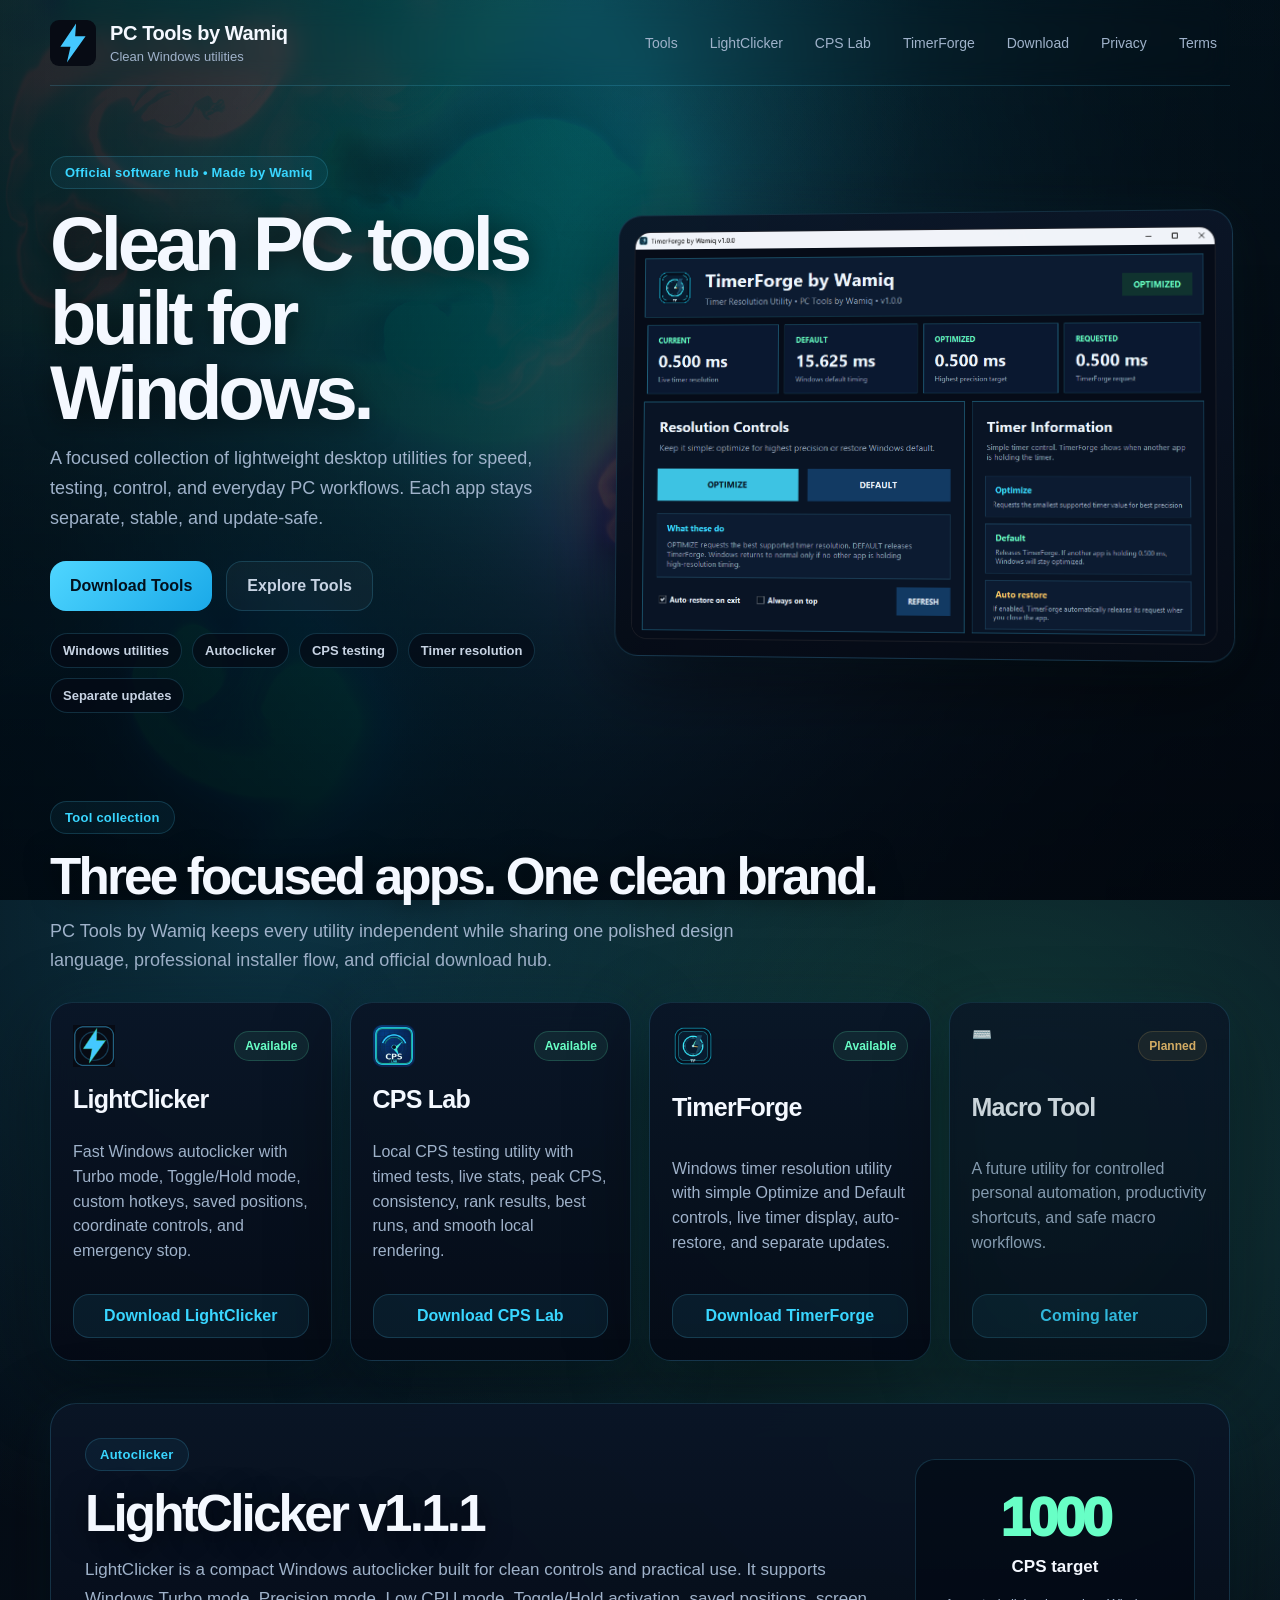
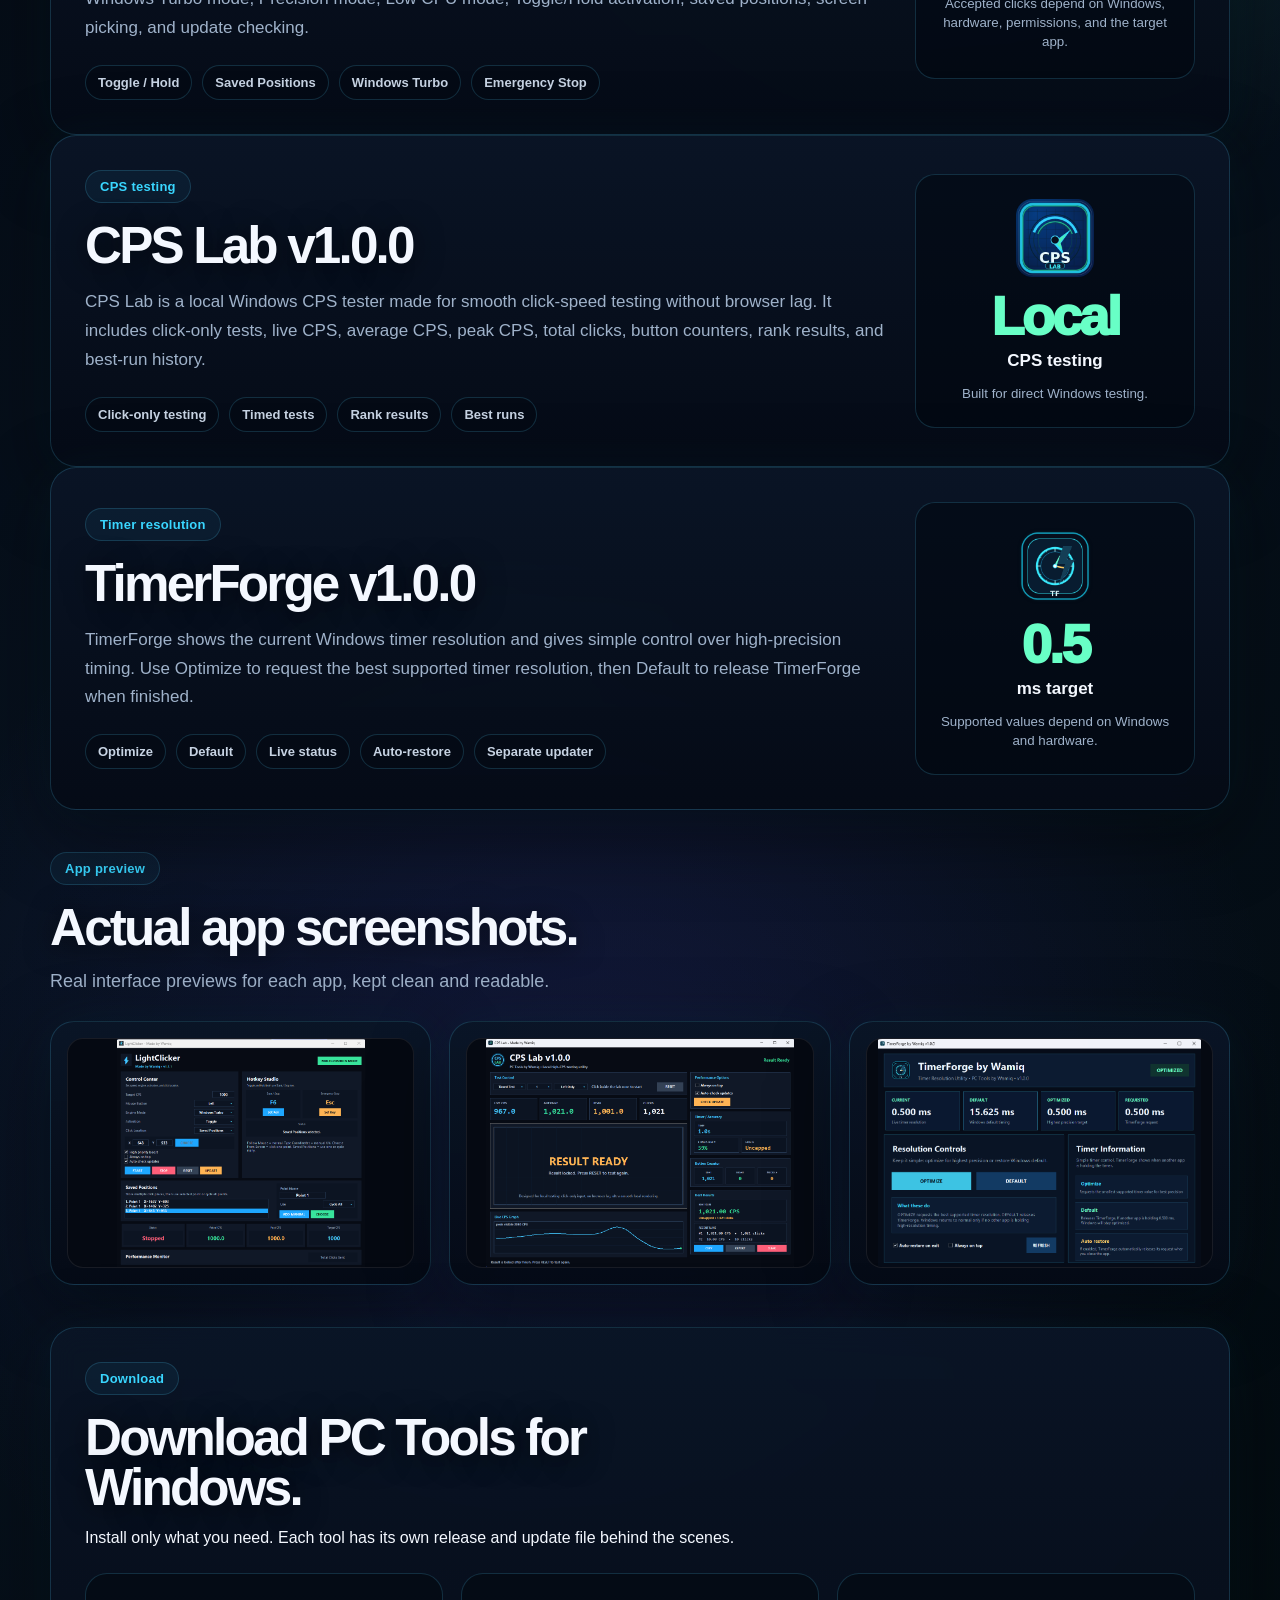
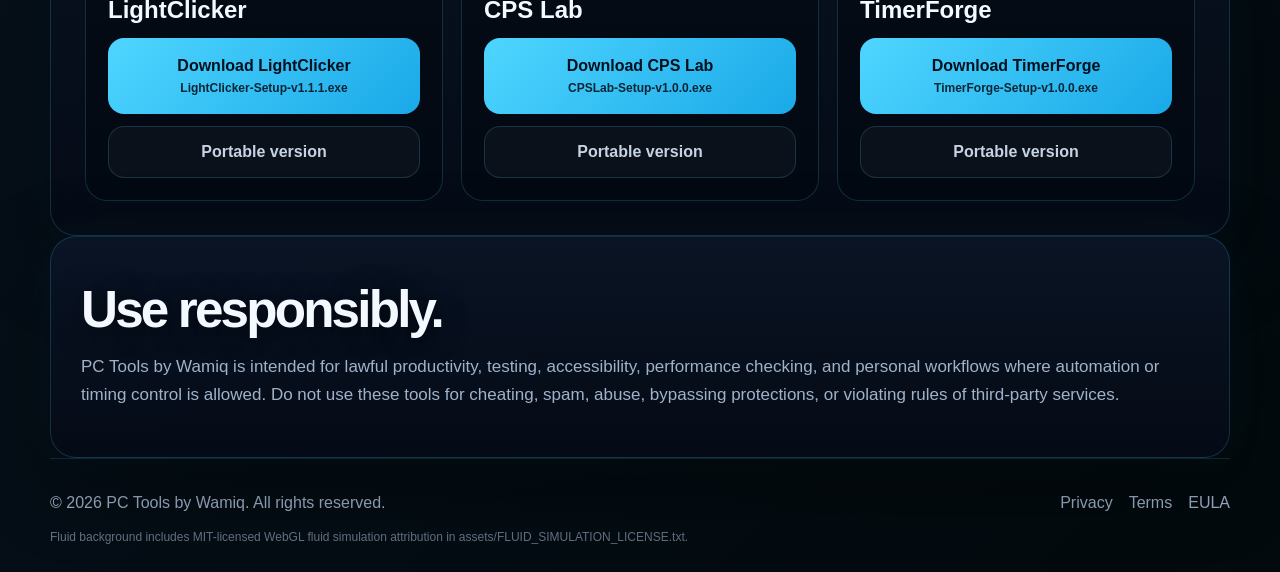
==== commit 13b52a03: "Update website universal fluid patch" ====
--- a/index.html
+++ b/index.html
@@ -6,7 +6,7 @@
   <meta name="viewport" content="width=device-width, initial-scale=1.0" />
   <title>PC Tools by Wamiq</title>
   <meta name="description" content="Official PC Tools by Wamiq website for LightClicker, CPS Lab, and TimerForge — clean Windows utilities for clicking, testing, automation, and timer control." />
-  <link rel="stylesheet" href="style.css" />
+  <link rel="stylesheet" href="style.css?v=universal-1" />
 </head>
 <body>
   <canvas id="pc-fluid-canvas" class="pc-fluid-bg" aria-hidden="true"></canvas>
@@ -179,6 +179,6 @@
     </footer>
   </div>
 
-  <script src="assets/pc-fluid.js"></script>
+  <script src="assets/pc-fluid.js?v=universal-1"></script>
 </body>
 </html>
--- a/style.css
+++ b/style.css
@@ -27,7 +27,11 @@
   margin: 0;
   color: var(--text);
   font-family: Inter, "Segoe UI", Arial, sans-serif;
-  background: #02060c;
+  background:
+    radial-gradient(circle at 22% 24%, rgba(46, 214, 255, 0.20), transparent 22%),
+    radial-gradient(circle at 78% 30%, rgba(68, 255, 195, 0.18), transparent 24%),
+    radial-gradient(circle at 46% 72%, rgba(94, 79, 255, 0.14), transparent 25%),
+    linear-gradient(135deg, #02060c 0%, #07111e 50%, #020a0d 100%);
   overflow-x: hidden;
 }
 
@@ -609,7 +613,7 @@
     scroll-behavior: auto;
   }
   .pc-fluid-bg {
-    display: none;
+    opacity: 0.72;
   }
   .btn,
   .tool a,
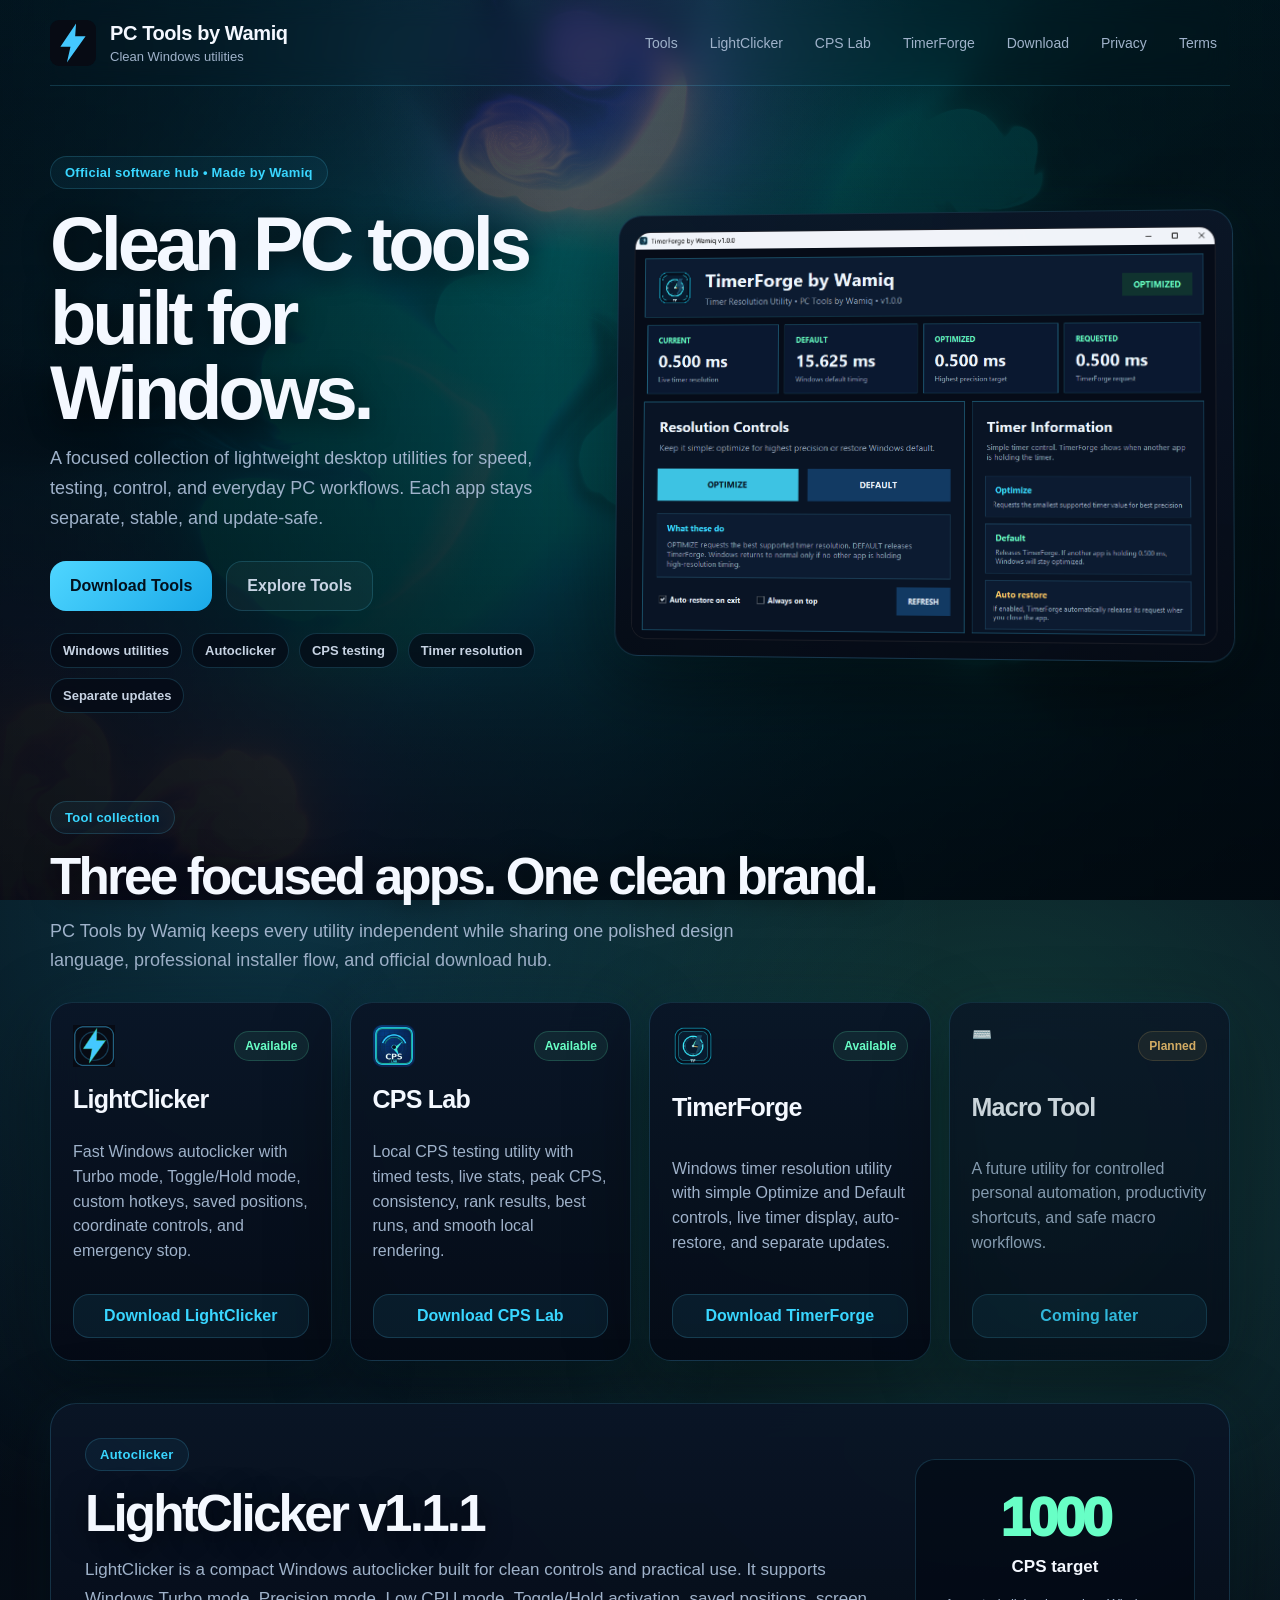
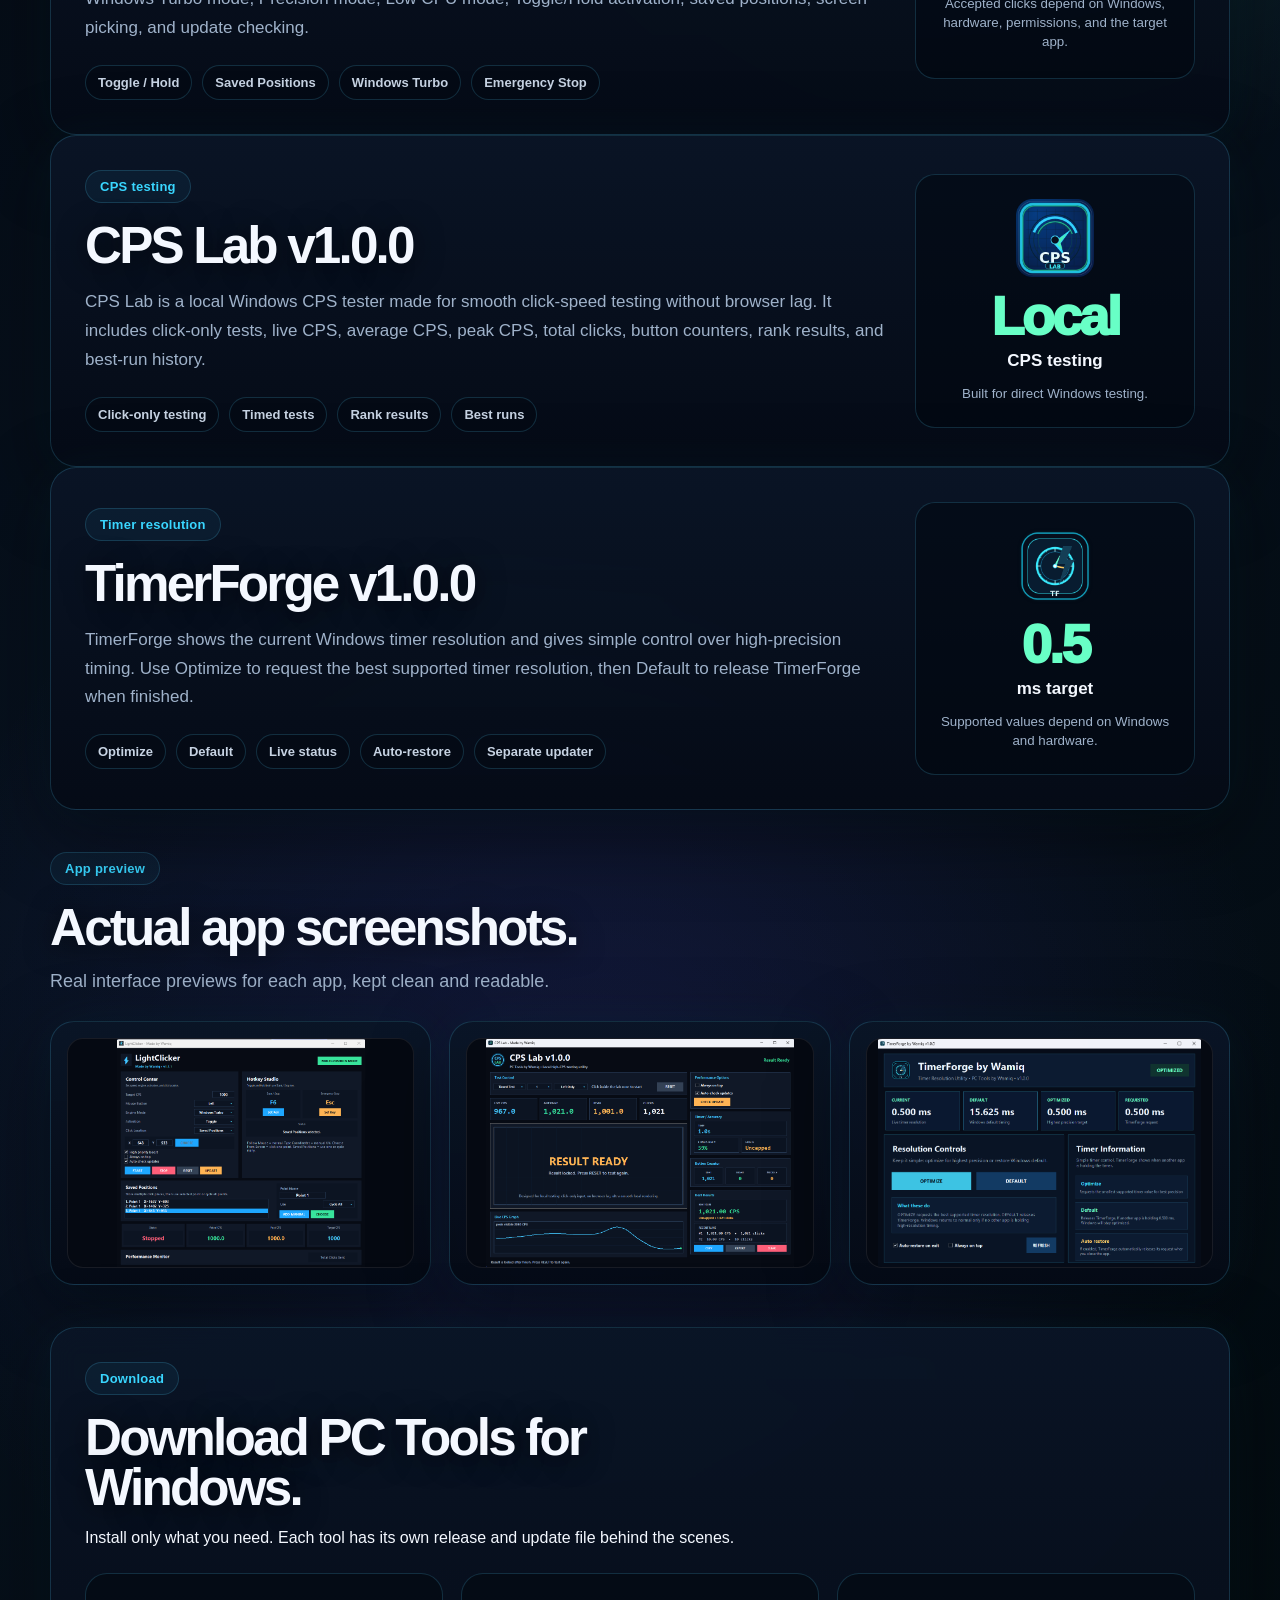
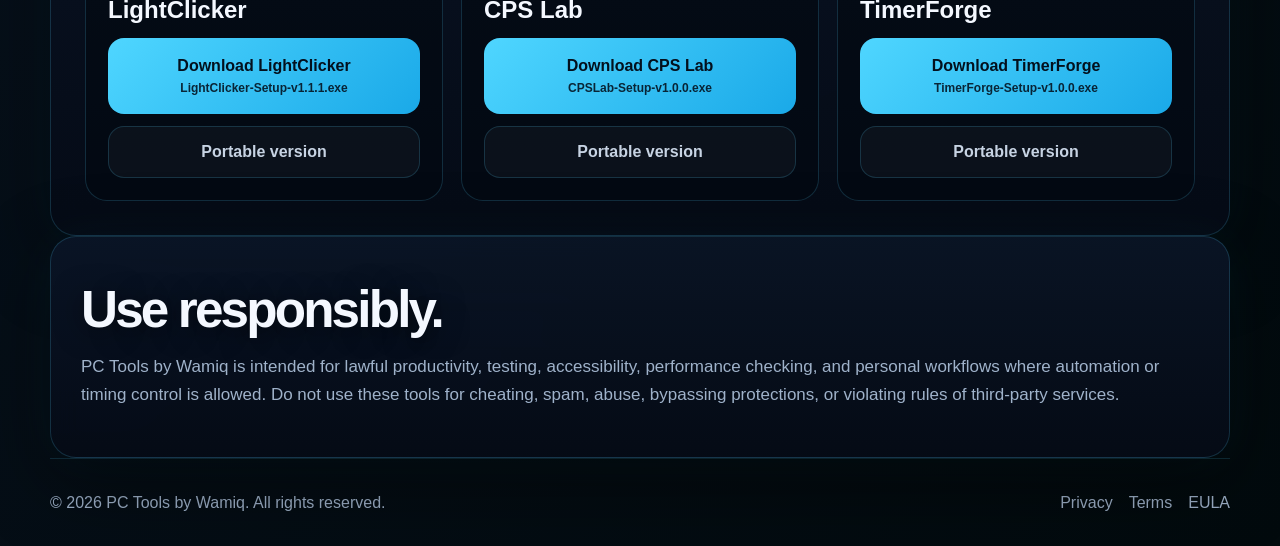
==== commit 0a5e7554: "Remove visible fluid attribution text" ====
--- a/index.html
+++ b/index.html
@@ -175,7 +175,6 @@
           <a href="eula.html">EULA</a>
         </div>
       </div>
-      <p class="third-party-note">Fluid background includes MIT-licensed WebGL fluid simulation attribution in assets/FLUID_SIMULATION_LICENSE.txt.</p>
     </footer>
   </div>
 
